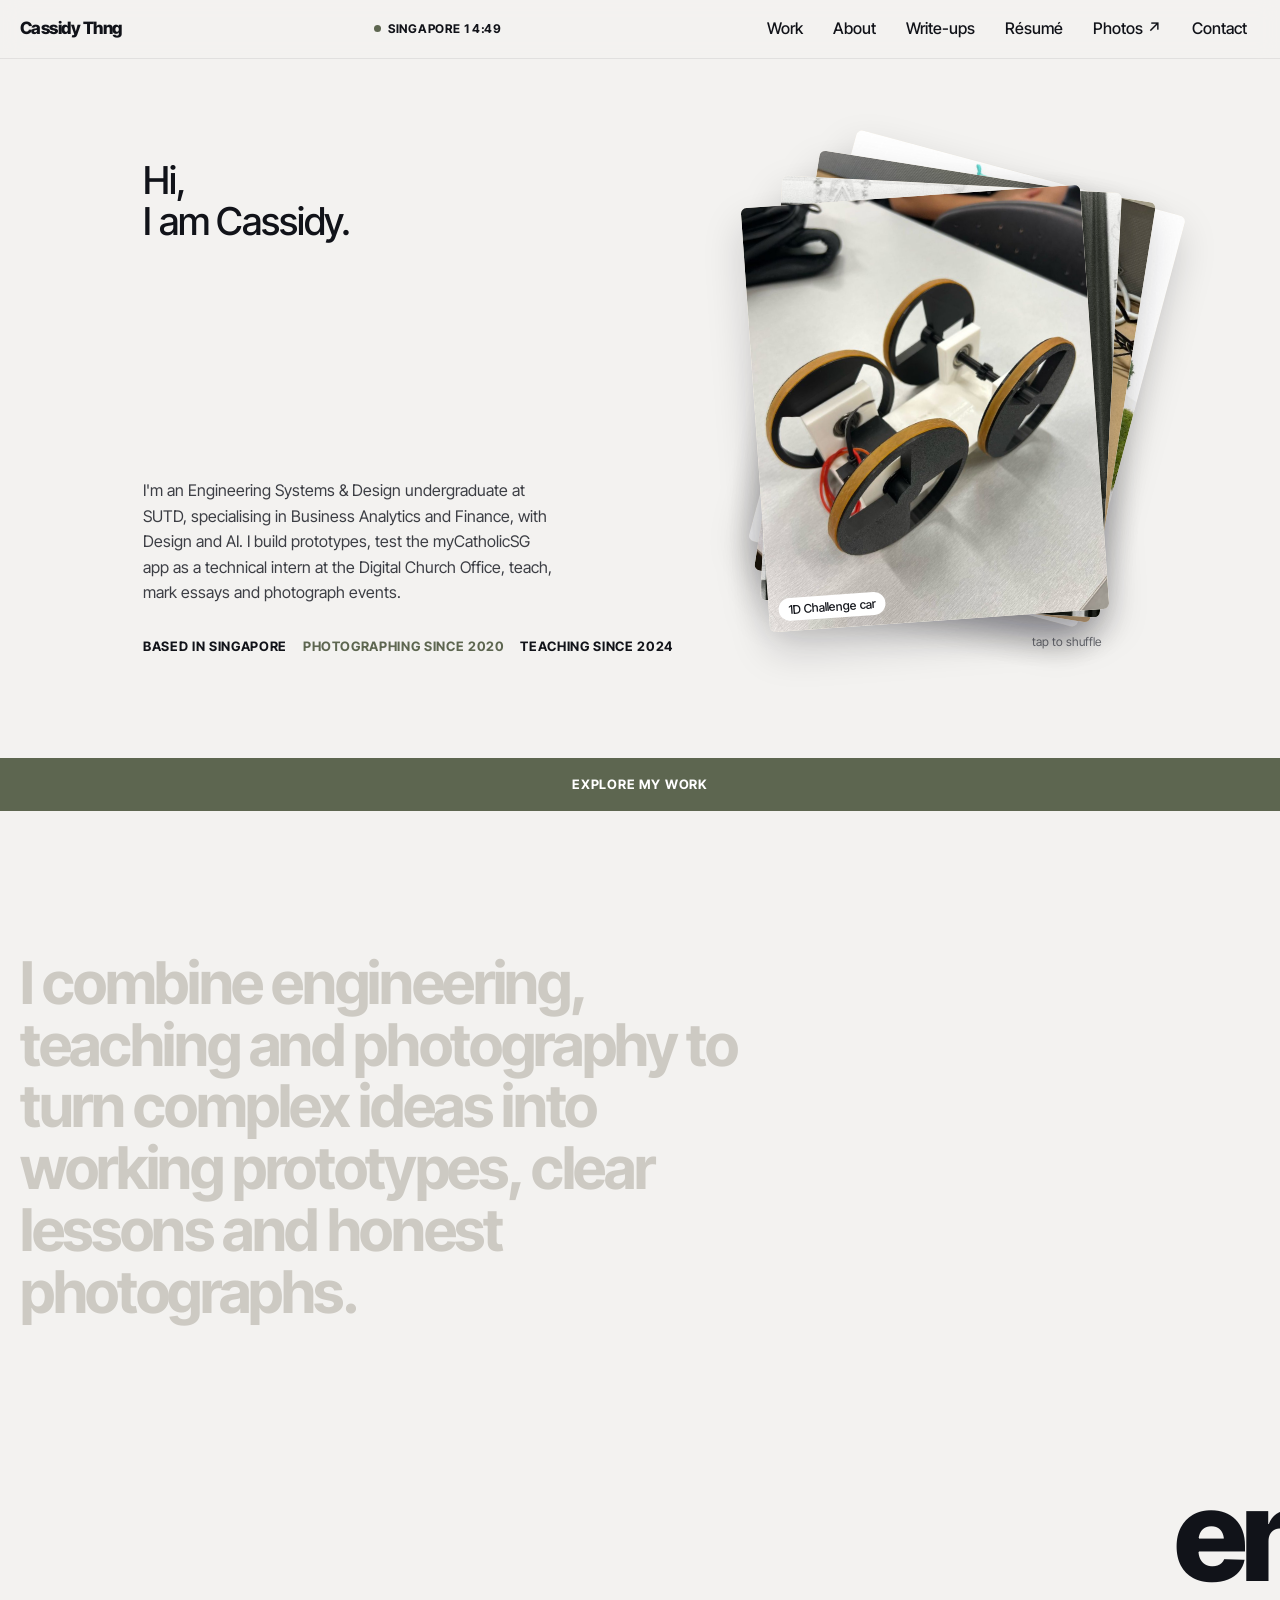
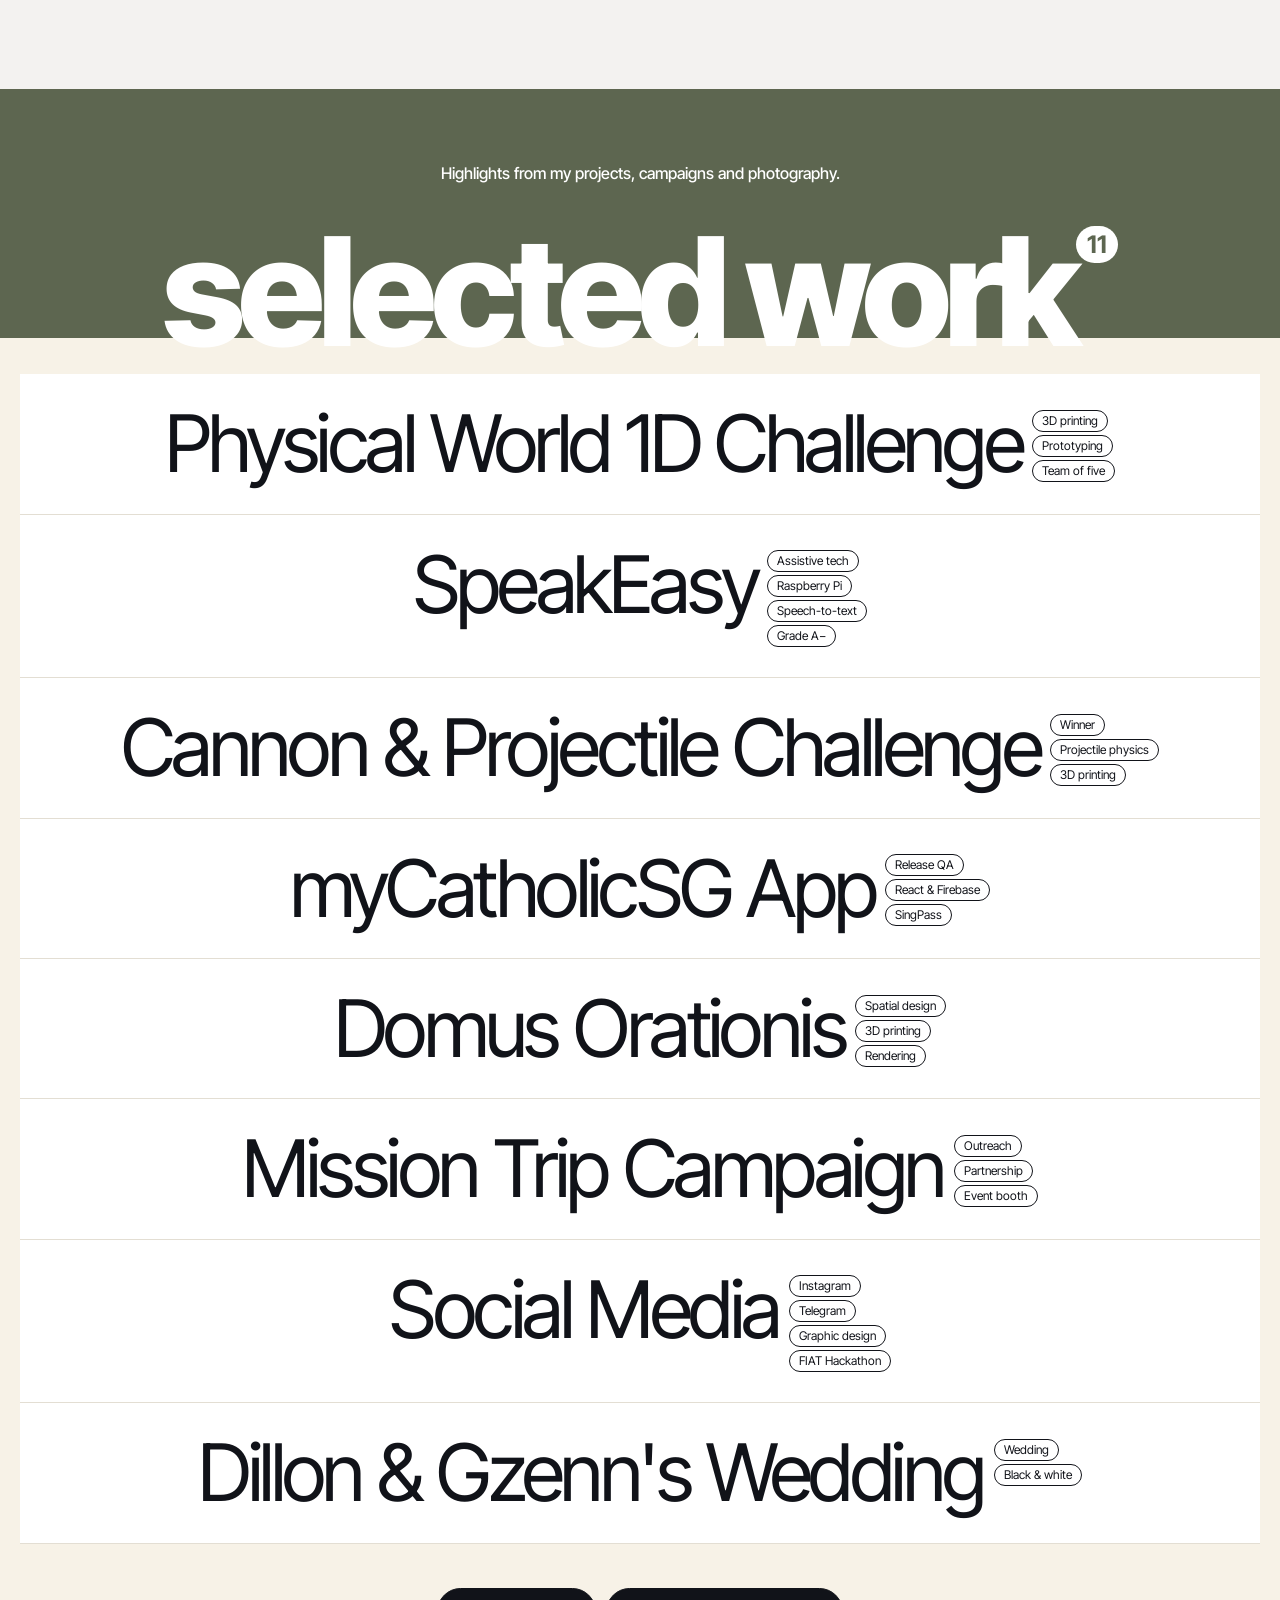
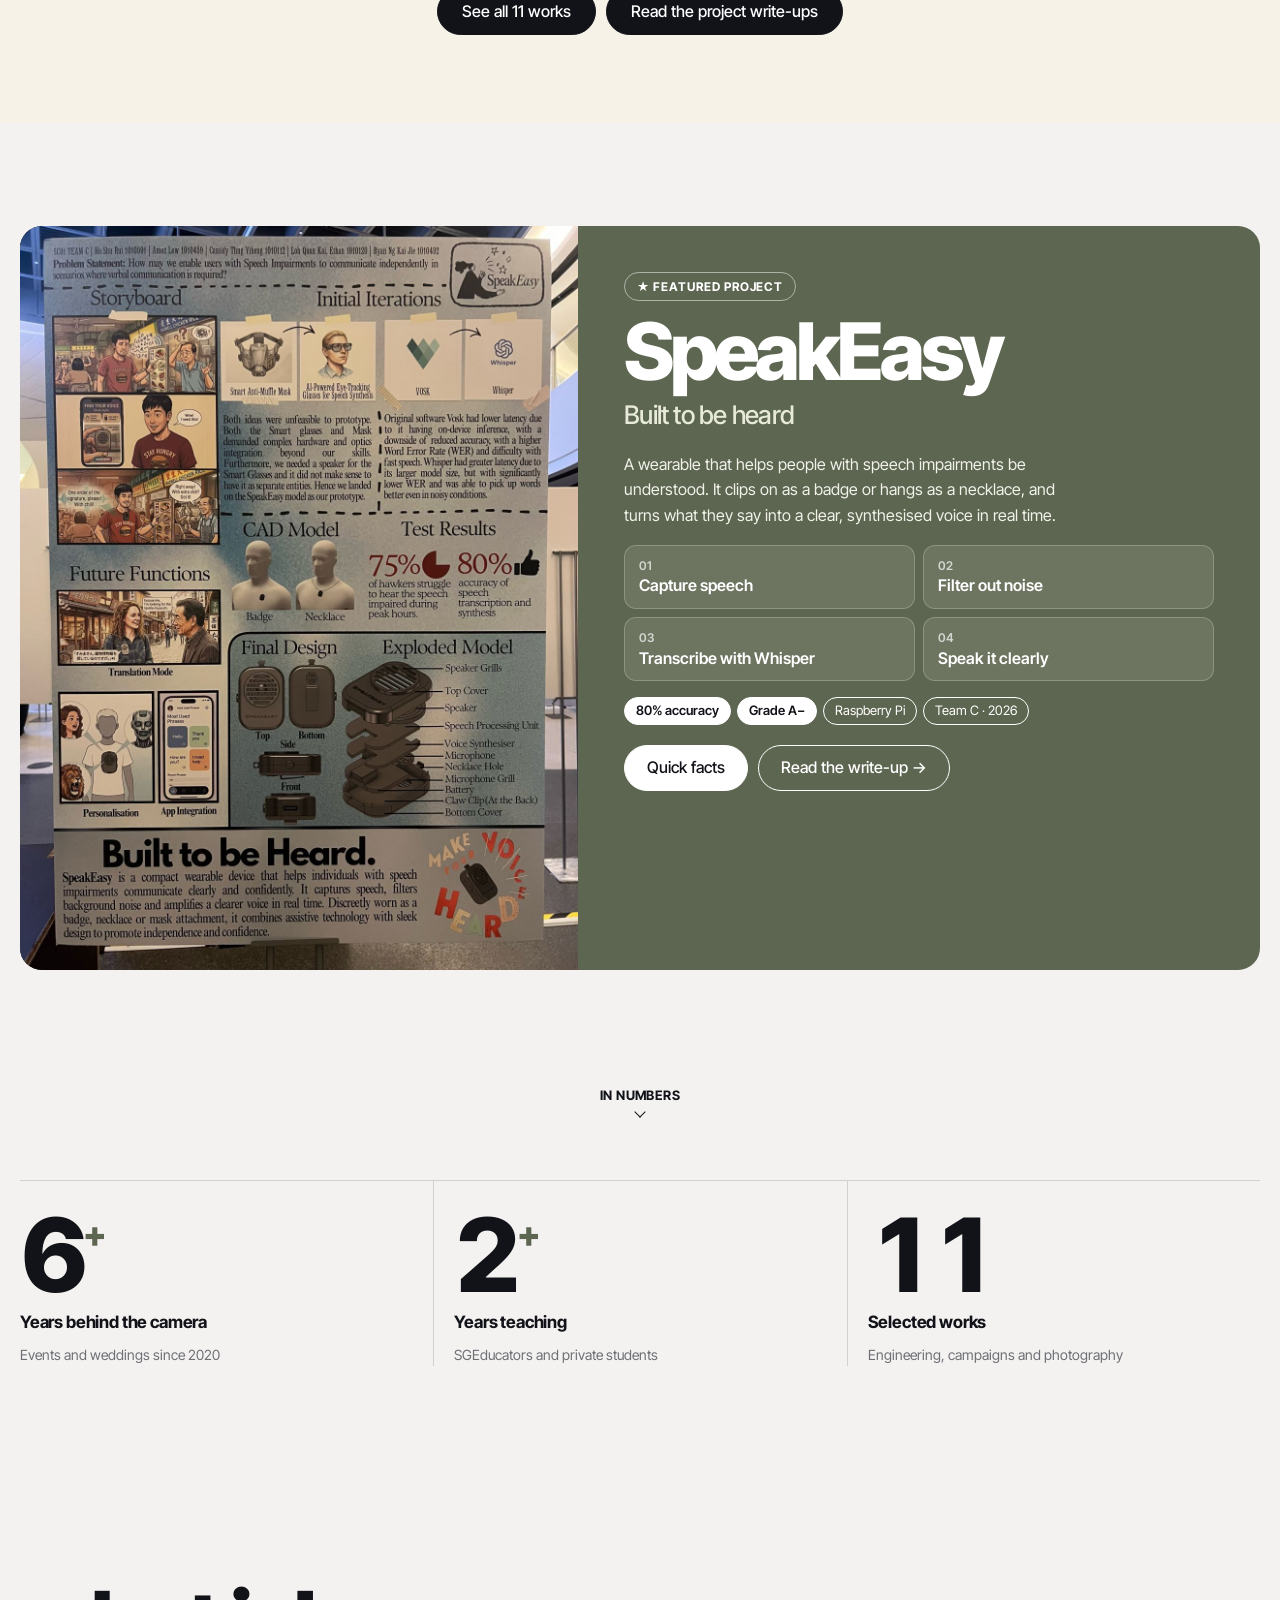
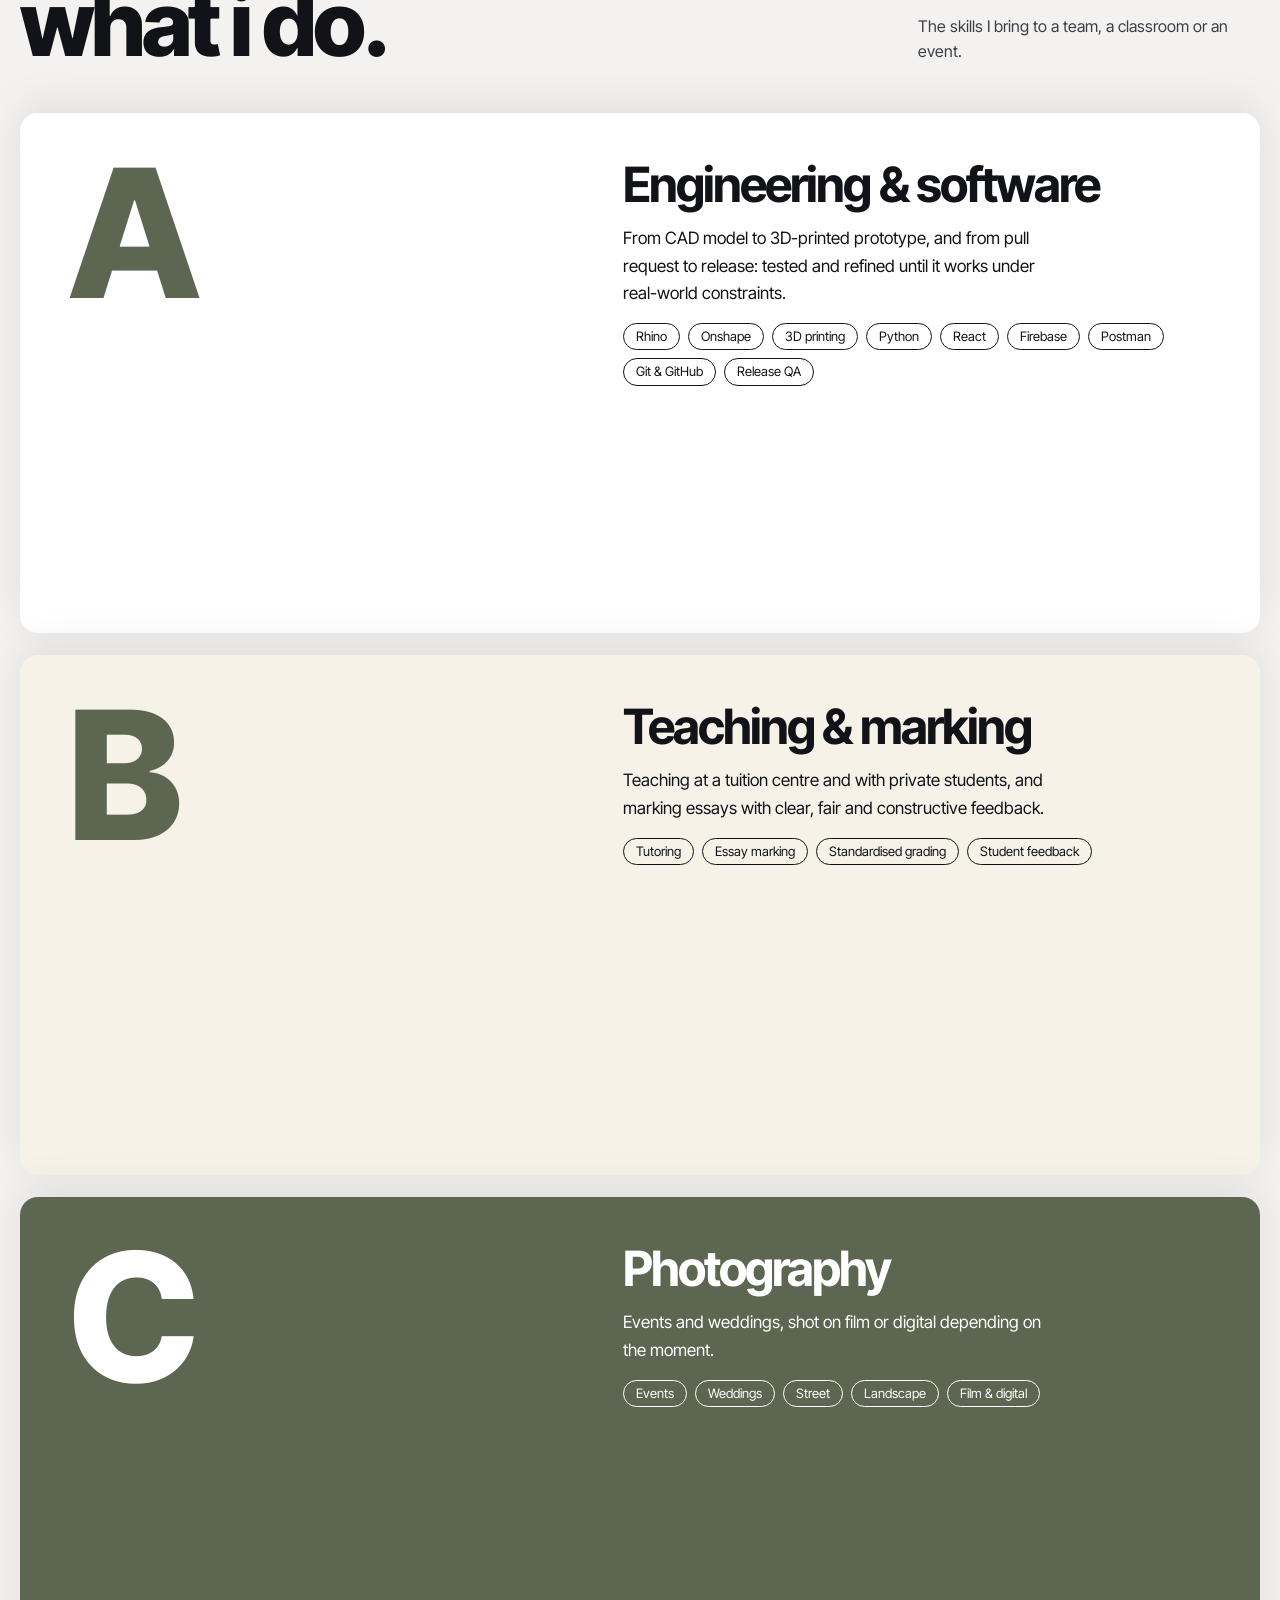
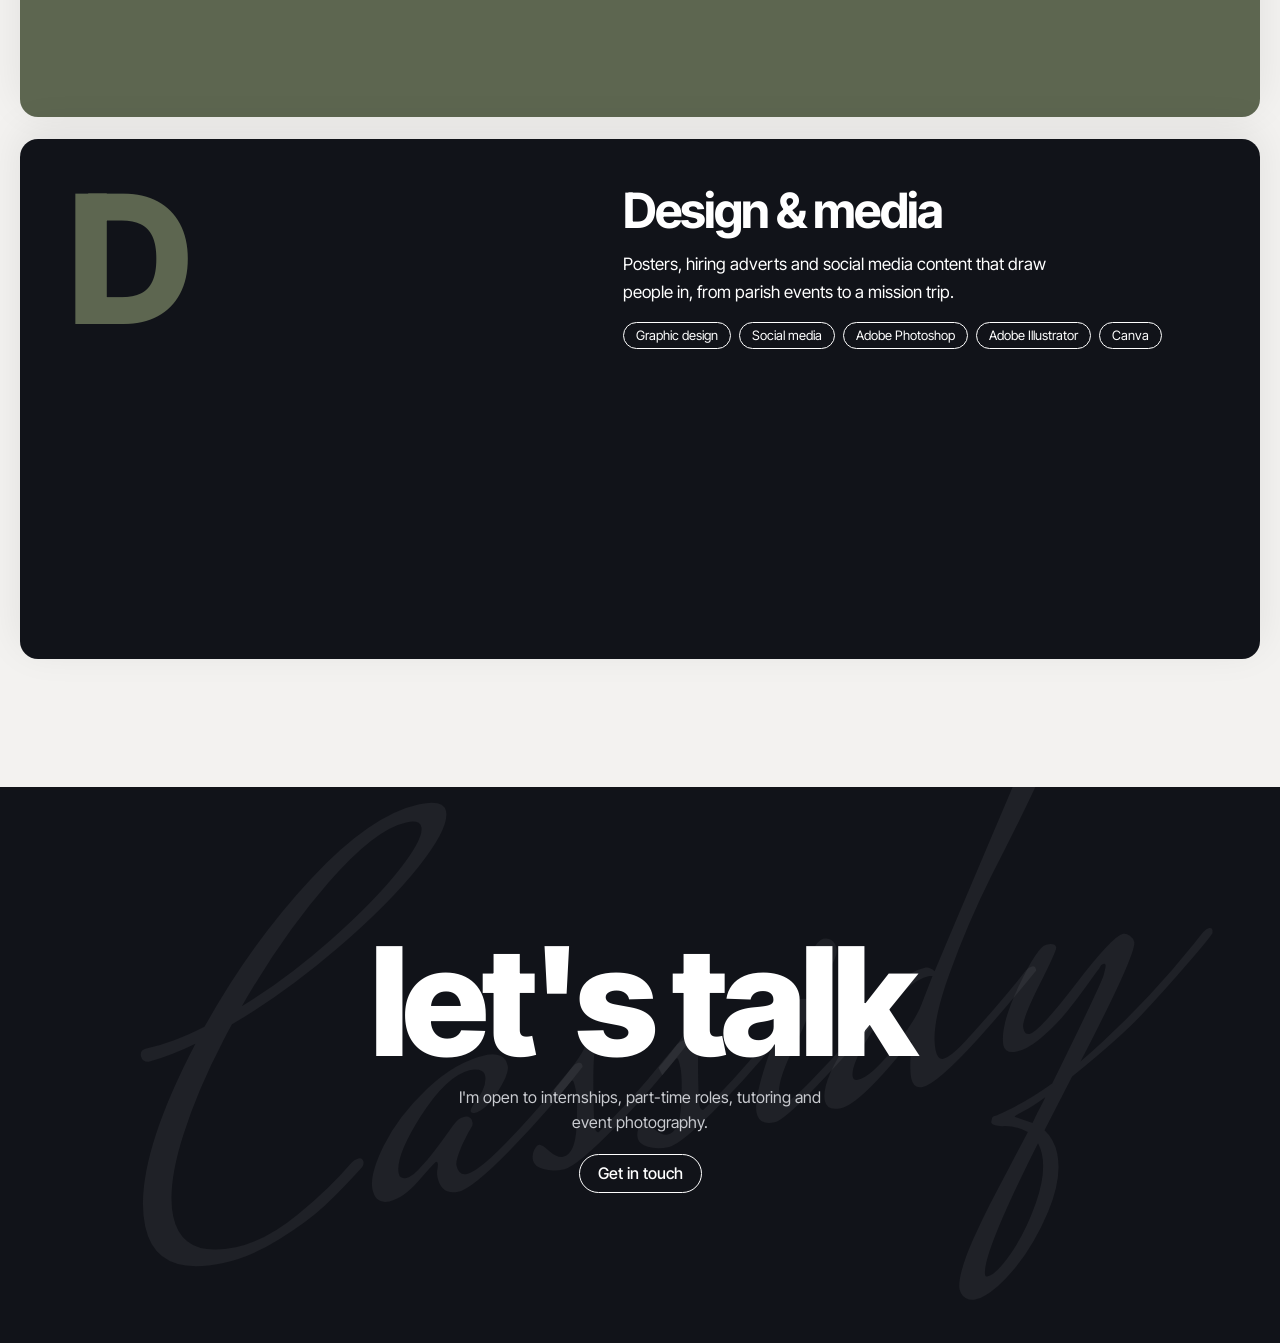
==== index.html @ d181cabb "Hero: add myCatholicSG card to the photo stack Co-Authored-By: Claude Opus 5.5 <noreply@anthropic.co" ====
<!doctype html>
<html lang="en">
<head>
<meta charset="utf-8">
<meta name="viewport" content="width=device-width, initial-scale=1, viewport-fit=cover">
<title>Cassidy Thng</title>
<meta property="og:title" content="Cassidy Thng">
<meta property="og:description" content="Engineering Systems &amp; Design undergraduate at SUTD, technical intern, tutor and event photographer in Singapore.">
<meta property="og:image" content="https://cassidythng.me/work-speakeasy.jpg">
<meta property="og:url" content="https://cassidythng.me/">

<meta name="description" content="Cassidy Thng — Engineering Systems & Design undergraduate at SUTD, tutor, essay marker and event photographer in Singapore.">
<link rel="preconnect" href="https://fonts.googleapis.com">
<link rel="preconnect" href="https://fonts.gstatic.com" crossorigin>
<link rel="stylesheet" href="https://fonts.googleapis.com/css2?family=Inter+Tight:wght@400;500;700;800&family=Mrs+Saint+Delafield&display=swap">
<style>
  /* Layout: one long scrolling page built to be explored downwards. Paper hero with
     cycling roles and a shuffling fan of photos; a statement whose words darken as you
     scroll; a scroll-driven marquee; signal-red "selected work" over a cream list that
     reveals on hover; counters; A–D panels that stack as you scroll; ink "let's talk";
     red "about me"; experience and education grids; ink contact with a fill-in-the-blanks
     message. One deliberate visual world: a single light theme, every colour explicit. */
  :root{
    --red:#5d6650;
    --ink:#111319;
    --paper:#f3f2f0;
    --cream:#f7f2e7;
    --white:#ffffff;
    --muted:#6d6f75;
    --faint:#cdcac3;
    --sans:'Inter Tight', 'Helvetica Neue', Helvetica, Arial, sans-serif;
    --script:'Mrs Saint Delafield', 'Snell Roundhand', 'Brush Script MT', cursive;
    --giant:clamp(2.9rem, 11.8vw, 10.6rem);
    --row:clamp(2rem, 6.2vw, 5.4rem);
    --gutter-l:max(20px, env(safe-area-inset-left, 0px));
    --gutter-r:max(20px, env(safe-area-inset-right, 0px));
    --header-h:58px;
    color-scheme:light;
  }
  *,*::before,*::after{box-sizing:border-box;}
  html{overflow-x:clip; scroll-behavior:smooth; scroll-padding-top:calc(var(--header-h) + env(safe-area-inset-top, 0px)); -webkit-text-size-adjust:100%;}
  body{margin:0; background:var(--paper); color:var(--ink); font-family:var(--sans); font-size:16px; line-height:1.6; -webkit-font-smoothing:antialiased; overflow-x:clip;}
  img{max-width:100%; display:block;}
  [hidden]{display:none !important;}
  a{color:inherit;}
  h1,h2,h3,p{margin:0;}
  button, input, select, textarea{font:inherit; color:inherit;}
  button{background:none; border:0; padding:0; cursor:pointer;}
  :focus-visible{outline:2px solid currentColor; outline-offset:3px;}
  .wrap{max-width:1440px; margin-inline:auto; padding-left:var(--gutter-l); padding-right:var(--gutter-r);}
  .eyebrow{font-weight:700; font-size:.8125rem; letter-spacing:.03em; text-transform:uppercase; text-align:center; display:flex; flex-direction:column; align-items:center; gap:2px;}
  .eyebrow::after{content:""; width:8px; height:8px; border-right:1.5px solid currentColor; border-bottom:1.5px solid currentColor; transform:rotate(45deg);}
  .pill{display:inline-flex; align-items:center; border:1px solid currentColor; border-radius:999px; padding:1px 9px; font-size:.75rem; line-height:1.5; white-space:nowrap;}
  .btn-pill{display:inline-flex; align-items:center; gap:8px; border:1.5px solid currentColor; border-radius:999px; padding:6px 18px; font-weight:500; text-decoration:none; transition:background .25s, color .25s;}
  .giant{font-size:var(--giant); font-weight:800; letter-spacing:-.045em; line-height:.86;}

  /* ---------- header + scroll progress ---------- */
  body::before{content:""; position:fixed; inset:0 0 auto; height:env(safe-area-inset-top, 0px); z-index:41; background:var(--paper);}
  .site-header{position:sticky; top:env(safe-area-inset-top, 0px); z-index:40; background:color-mix(in srgb, var(--paper) 92%, transparent); backdrop-filter:blur(10px); -webkit-backdrop-filter:blur(10px); border-bottom:1px solid rgba(17,19,25,.08);}
  .header-row{display:flex; justify-content:space-between; align-items:center; gap:8px 20px; min-height:var(--header-h); flex-wrap:wrap; padding-block:8px;}
  .site-header .name{font-weight:800; font-size:1.0625rem; letter-spacing:-.03em; text-decoration:none;}
  .clock{font-size:.75rem; font-weight:700; letter-spacing:.06em; text-transform:uppercase; font-variant-numeric:tabular-nums;}
  .clock::before{content:""; display:inline-block; width:7px; height:7px; border-radius:50%; background:var(--red); margin-right:7px; vertical-align:1px;}
  .site-header nav{display:flex; flex-wrap:wrap; gap:4px;}
  .site-header nav a{text-decoration:none; font-weight:500; padding:4px 12px; border-radius:999px; border:1.5px solid transparent; transition:border-color .2s, background .2s, color .2s;}
  .site-header nav a:hover{border-color:var(--ink);}
  .site-header nav a.is-active{background:var(--ink); color:var(--white); border-color:var(--ink);}
  .progress{position:absolute; left:0; bottom:-1px; height:2px; width:100%; background:var(--red); transform-origin:0 50%; transform:scaleX(0);}

  /* ---------- pages ---------- */
  .page{display:none;}
  .page.is-active{display:block; animation:page-in .5s cubic-bezier(.22,.61,.36,1);}
  @keyframes page-in{from{opacity:.001; transform:translateY(14px);} to{opacity:1; transform:none;}}
  .see-all{display:flex; flex-wrap:wrap; gap:10px; justify-content:center; margin-top:clamp(28px, 4vw, 44px);}
  .see-all .btn-pill{background:var(--ink); border-color:var(--ink); color:var(--white); padding:10px 24px;}
  .see-all .btn-pill:hover{background:var(--red); border-color:var(--red);}
  .featured .work-list{padding-bottom:clamp(56px, 7vw, 88px);}
  .to-top{color:inherit; font-size:inherit;}
  .to-top:hover{color:var(--white);}

  /* ---------- hero ---------- */
  .hero{background:var(--paper); display:flex; flex-direction:column; min-height:calc(min(90vh, 880px) - var(--header-h));}
  .hero-main{flex:1; display:grid; grid-template-columns:minmax(0, 1fr) minmax(0, 400px); gap:32px clamp(32px, 5vw, 80px); align-items:center; padding-block:clamp(32px, 5vw, 56px);}
  .hero-copy{display:flex; flex-direction:column; gap:clamp(16px, 2.6vw, 30px); min-width:0;}
  .hi{font-size:clamp(1.6rem, 3vw, 2.5rem); font-weight:500; letter-spacing:-.03em; line-height:1.05;}
  .roles{font-size:clamp(2.7rem, 7.6vw, 7.6rem); font-weight:800; letter-spacing:-.045em; line-height:.86;}
  /* extra room above and below so ascenders and tails (y, p, g) aren't clipped */
  .roles .line{display:block; overflow:hidden; padding:.1em 0 .24em; margin:-.1em 0 -.24em;}
  .roles .ch{display:inline-block; transform:translateY(0); transition:transform .5s cubic-bezier(.22,.61,.36,1);}
  .roles .ch.below{transform:translateY(150%);}
  .roles .ch.above{transform:translateY(-150%);}
  .hero-copy .intro{max-width:46ch; color:#3c3e44;}
  .since{display:flex; flex-wrap:wrap; gap:6px 16px; font-size:.8125rem; font-weight:700; text-transform:uppercase; letter-spacing:.05em;}
  .since span:nth-child(2){color:var(--red);}
  .fan{position:relative; width:min(100%, 340px); aspect-ratio:4/5; justify-self:center; margin-right:24px; cursor:pointer;}
  .fan .card{position:absolute; inset:0; margin:0; border-radius:6px; overflow:hidden; box-shadow:0 18px 40px rgba(17,19,25,.18); transition:transform .7s cubic-bezier(.22,.61,.36,1), opacity .5s; background:var(--cream);}
  .fan .card img{width:100%; height:100%; object-fit:cover;}
  .fan .card[data-pos="0"]{transform:rotate(-4deg); z-index:4;}
  .fan .card[data-pos="1"]{transform:translate(16px,-12px) rotate(3deg); z-index:3;}
  .fan .card[data-pos="2"]{transform:translate(30px,-22px) rotate(9deg); z-index:2;}
  .fan .card[data-pos="3"]{transform:translate(42px,-30px) rotate(15deg); z-index:1;}
  .fan .card[data-pos="4"],
  .fan .card[data-pos="5"]{transform:translate(42px,-30px) rotate(15deg); z-index:0; opacity:0;}
  .fan .card.leaving{transform:translate(-70%, 30px) rotate(-22deg); z-index:5;}
  .fan figcaption{position:absolute; left:10px; bottom:10px; background:var(--white); color:var(--ink); font-size:.75rem; font-weight:500; border-radius:999px; padding:2px 10px;}
  .fan-hint{position:absolute; right:-6px; bottom:-30px; font-size:.75rem; color:var(--muted);}
  .explore{display:block; background:var(--red); color:var(--white); text-align:center; text-decoration:none; font-weight:700; font-size:.8125rem; letter-spacing:.06em; text-transform:uppercase; padding-block:16px; transition:background .25s;}
  .explore:hover{background:var(--ink);}

  /* ---------- statement (words darken as you scroll) ---------- */
  .statement{padding-block:clamp(72px, 11vw, 150px);}
  .statement p{font-size:clamp(1.9rem, 4.6vw, 4.2rem); font-weight:700; letter-spacing:-.04em; line-height:1.05; max-width:20ch;}
  .statement .w{color:var(--faint); transition:color .25s;}
  .statement .w.on{color:var(--ink);}
  .statement .w.mark.on{color:var(--red);}

  /* ---------- scroll-driven marquee ---------- */
  .marquee{overflow:hidden; padding-block:8px clamp(48px, 7vw, 96px); white-space:nowrap;}
  .marquee-track{display:inline-flex; gap:.4em; font-size:clamp(3rem, 10vw, 9rem); font-weight:800; letter-spacing:-.045em; line-height:1; will-change:transform;}
  .marquee-track .o{color:transparent; -webkit-text-stroke:1.5px var(--ink);}
  .marquee-track .r{color:var(--red); display:inline-flex; align-items:center;}
  .marquee-track .star{width:.62em; height:.62em; fill:none; stroke:currentColor; stroke-width:3.2; stroke-linecap:round;}

  /* ---------- selected work ---------- */
  .work-head{background:var(--red); color:var(--ink); padding-block:clamp(36px, 6vw, 72px) 0;}
  .work-intro{color:var(--white); max-width:52ch; margin:0 auto clamp(24px, 4vw, 40px); text-align:center; font-weight:500;}
  .filters{display:flex; flex-direction:column; align-items:center; gap:10px; margin-bottom:clamp(28px, 5vw, 56px);}
  .filters .col{display:flex; flex-direction:column; gap:2px; min-width:0;}
  .filters .col:last-child{align-items:flex-end; text-align:right;}
  .filters .col-label{font-size:.75rem; font-weight:700; text-transform:uppercase; letter-spacing:.06em; margin-bottom:6px; color:rgba(17,19,25,.6);}
  .fbtn{font-size:clamp(1rem, 1.6vw, 1.375rem); font-weight:500; letter-spacing:-.02em; line-height:1.35; text-align:inherit; opacity:.55; transition:opacity .2s, color .2s;}
  .fbtn sup{font-size:.6em; margin-left:2px;}
  .fbtn:hover{opacity:1;}
  .fbtn[aria-pressed="true"]{opacity:1; color:var(--white);}
  .work-title{color:var(--white); text-align:center; white-space:nowrap; margin-bottom:-.12em; position:relative; z-index:1;}
  .work-title sup{font-size:.16em; letter-spacing:0; vertical-align:top; position:relative; top:.35em; margin-left:.08em; background:var(--white); color:var(--red); border-radius:999px; padding:.18em .45em; font-weight:700;}
  .work-list{background:var(--cream); padding-block:clamp(20px, 3vw, 36px) clamp(80px, 9vw, 110px);}
  .work-list ul{list-style:none; margin:0; padding:0; background:var(--white);}
  .work{border-bottom:1px solid #e3ded3; position:relative; overflow:hidden;}
  .work-btn{width:100%; display:flex; justify-content:center; align-items:flex-start; gap:10px; flex-wrap:wrap; padding:clamp(18px, 2.4vw, 30px) 16px; position:relative; z-index:1; transition:color .3s;}
  .work-name{font-size:var(--row); font-weight:400; letter-spacing:-.045em; line-height:1; text-wrap:balance; text-align:center;}
  .work-tags{display:flex; flex-direction:column; align-items:flex-start; gap:3px; padding-top:.35em;}
  .work-fill{position:absolute; inset:0; background:var(--ink); opacity:0; transition:opacity .35s; z-index:0;}
  .work-fill.has-img{background-size:cover; background-position:center 40%;}
  .work-fill.has-img::after{content:""; position:absolute; inset:0; background:rgba(17,19,25,.45); transition:background .35s;}
  .work.is-open .work-fill.has-img::after{background:rgba(17,19,25,.7);}
  .work:hover .work-fill, .work.is-open .work-fill{opacity:1;}
  .work:hover, .work.is-open{color:var(--white);}
  .work-detail{position:relative; z-index:1; display:grid; grid-template-columns:minmax(0, 220px) minmax(0, 1fr); gap:10px 40px; max-width:960px; margin-inline:auto; padding:0 20px clamp(26px, 3vw, 40px);}
  .work-detail .meta{display:flex; flex-direction:column; gap:2px; font-weight:500;}
  .work-detail .meta span:last-child{opacity:.75; font-weight:400;}
  .work-detail .body{display:flex; flex-direction:column; gap:10px; max-width:62ch;}
  .work-detail a{font-weight:500; text-underline-offset:3px;}
  .work-detail ul{list-style:disc; background:none; padding-left:1.1em; margin:0; display:flex; flex-direction:column; gap:4px;}
  .work-detail .poster{margin:6px 0 0; max-width:300px;}
  .work-detail .more-link a{font-weight:700;}
  .work-detail .stackline{font-size:.8125rem; opacity:.8; letter-spacing:.01em;}
  .work-detail .reel{margin:6px 0 0; max-width:320px;}
  .work-detail .reel video{display:block; width:100%; height:auto; aspect-ratio:9/16; border-radius:8px; background:#000; box-shadow:0 10px 30px rgba(0,0,0,.35);}
  .work-detail .reel figcaption{font-size:.75rem; opacity:.75; margin-top:6px;}
  .work-detail .gallery{display:flex; flex-wrap:wrap; gap:16px;}
  .work-detail .gallery .poster{flex:1 1 200px; max-width:280px;}
  .work-detail .gallery.wide .poster{flex:1 1 260px; max-width:420px;}
  .work-detail .gallery.charts .poster{flex:1 1 100%; max-width:100%;}
  .work-detail .extra{grid-column:1 / -1; margin-top:8px;}
  .sdw-wide{margin:0 0 16px; background:#fff; border-radius:10px; overflow:hidden; box-shadow:0 10px 30px rgba(0,0,0,.35);}
  .sdw-wide img{display:block; width:100%; height:auto;}
  .sdw-wide figcaption{font-size:.75rem; color:var(--muted); padding:8px 14px 10px;}
  .sdw-grid{display:grid; grid-template-columns:repeat(4, minmax(0, 1fr)); gap:14px; align-items:start;}
  .sdw-grid figure, .sdw-ex figure{margin:0 0 14px; break-inside:avoid; display:flex; flex-direction:column; gap:7px;}
  .sdw-grid img, .sdw-ex img{display:block; width:100%; height:auto; border-radius:6px; box-shadow:0 10px 30px rgba(0,0,0,.35);}
  .sdw-grid figcaption, .sdw-ex figcaption{font-size:.75rem; opacity:.75;}
  .sdw-label{font-size:.8125rem; font-weight:600; margin:10px 0 12px;}
  .sdw-label a{text-underline-offset:3px;}
  .screens-note{font-weight:400; opacity:.65;}
  .screens{display:grid; grid-template-columns:repeat(2, minmax(0, 1fr)); gap:18px; align-items:start;}
  .screens figure{margin:0; display:flex; flex-direction:column; gap:8px;}
  .screens img{width:100%; height:auto; border-radius:10px; background:#fff; box-shadow:0 10px 30px rgba(0,0,0,.35);}
  .screens figcaption{font-size:.75rem; opacity:.75;}
  @media (max-width:640px){ .screens{grid-template-columns:1fr;} }
  .sdw-ex{display:grid; grid-template-columns:repeat(3, minmax(0, 1fr)); gap:14px;}
  @media (max-width:760px){ .sdw-grid{grid-template-columns:1fr 1fr; gap:12px;} .sdw-ex{grid-template-columns:1fr 1fr;} }
  .poster-grid{display:grid; grid-template-columns:repeat(5, minmax(0, 1fr)); gap:14px;}
  .poster-grid figure{margin:0; display:flex; flex-direction:column; gap:8px;}
  .poster-grid a{display:block; border-radius:6px; overflow:hidden; box-shadow:0 10px 30px rgba(0,0,0,.35); transition:transform .3s;}
  .poster-grid a:hover{transform:translateY(-4px);}
  .poster-grid img{display:block; width:100%; height:auto;}
  .poster-grid figcaption{font-size:.75rem; opacity:.75;}
  .poster-note{font-size:.75rem; opacity:.6; margin-top:12px;}
  @media (max-width:760px){ .poster-grid{grid-template-columns:repeat(2, minmax(0, 1fr));} }
  .lca-grid{display:grid; grid-template-columns:repeat(2, minmax(0, 1fr)); gap:16px;}
  .lca-card{background:var(--paper); color:var(--ink); border-radius:12px; padding:24px; display:flex; flex-direction:column; gap:12px; box-shadow:0 10px 30px rgba(0,0,0,.25); text-align:left;}
  .lca-card h4{margin:0; font-size:1.375rem; font-weight:800; letter-spacing:-.03em; line-height:1.1;}
  .lca-eyebrow{font-size:.6875rem; font-weight:700; letter-spacing:.12em; text-transform:uppercase; color:var(--red);}
  .lca-sub{font-size:.8125rem; color:var(--muted); margin-top:-6px;}
  .lca-legend{display:flex; gap:16px; font-size:.75rem; color:var(--muted);}
  .lca-legend span{display:flex; align-items:center; gap:6px;}
  .lca-legend i, .lca-mats i{width:10px; height:10px; border-radius:3px; display:inline-block; flex:none;}
  i.o{background:#bcc0b2;} i.n{background:#363d2e;}
  .lca-rows{display:flex; flex-direction:column; gap:14px; margin-top:2px;}
  .lca-item{display:grid; grid-template-columns:112px minmax(0, 1fr); gap:14px; align-items:center;}
  .lca-item .k{border-right:1px solid #d9d7d2; padding-right:14px; text-align:right;}
  .lca-item .k strong{display:block; font-size:.8125rem; font-weight:700; line-height:1.2;}
  .lca-item .k small{display:block; font-size:.6875rem; color:var(--muted); margin-top:2px; line-height:1.25;}
  .lca-pair{display:flex; flex-direction:column; gap:5px;}
  .lca-b{display:flex; align-items:center; gap:8px; font-size:.75rem; font-weight:500; font-variant-numeric:tabular-nums;}
  .lca-b i{display:block; flex:none; height:10px; min-width:2px; width:0; border-radius:0 4px 4px 0; background:#bcc0b2; transition:width .9s cubic-bezier(.2,.7,.2,1);}
  .lca-b.n i{background:#363d2e; transition-delay:.12s;}
  .is-drawn .lca-b i{width:calc((100% - 64px) * var(--w) / 100);}
  .lca-desc{font-size:.8125rem; line-height:1.5; color:#3c3e44;}
  .lca-card.lca-hero .lca-desc{color:rgba(255,255,255,.92); max-width:40ch;}
  .lca-foot{font-size:.75rem; color:var(--muted); margin-top:auto; padding-top:4px;}
  .lca-foot strong{color:var(--ink);}
  .lca-card.lca-hero{background:var(--red); color:var(--white); grid-column:1 / -1; display:grid; grid-template-columns:minmax(0, 1.15fr) minmax(0, 1fr); gap:20px 48px; align-items:end;}
  .lca-hero-l, .lca-hero-r{display:flex; flex-direction:column; gap:12px; min-width:0;}
  .lca-hero-r{padding-bottom:2px;}
  .lca-card.lca-wide{grid-column:1 / -1;}
  .lca-card.lca-pic{padding:0; overflow:hidden; background:var(--ink); margin:0;}
  .lca-pic img{display:block; width:100%; height:auto;}
  .lca-swaps{display:grid; grid-template-columns:repeat(2, minmax(0, 1fr)); gap:0 40px; align-items:start;}
  .lca-card.lca-hero .lca-eyebrow{color:rgba(255,255,255,.85);}
  .lca-big{font-size:clamp(2.75rem, 6vw, 4.5rem); font-weight:800; letter-spacing:-.05em; line-height:.95; margin-top:8px;}
  .lca-big span{font-weight:500; opacity:.85;}
  .lca-unit{font-size:.875rem; opacity:.9;}
  .lca-card.lca-hero .lca-b{font-size:.8125rem;}
  .lca-card.lca-hero .lca-b i{height:12px; background:rgba(255,255,255,.45);}
  .lca-card.lca-hero .lca-b.n i{background:var(--white);}
  .lca-tag{align-self:flex-start; background:var(--ink); color:var(--white); font-weight:700; font-size:.8125rem; padding:7px 14px; border-radius:999px; margin-top:4px;}
  .lca-swap{display:grid; grid-template-columns:minmax(0, 1fr) auto; gap:12px; align-items:center; border-top:1px solid #d9d7d2; padding-top:14px;}
  .lca-part{font-size:.8125rem; font-weight:700;}
  .lca-part small{font-weight:400; color:var(--muted); font-size:.75rem;}
  .lca-mats{display:flex; flex-wrap:wrap; align-items:center; gap:4px 8px; font-size:.8125rem; margin-top:6px;}
  .lca-mats span{display:inline-flex; align-items:center; gap:6px;}
  .lca-mats b{font-size:1.125rem; font-weight:800; letter-spacing:-.02em; font-variant-numeric:tabular-nums;}
  .lca-mats .was{color:var(--muted);} .lca-mats .was b{color:var(--muted);}
  .lca-mats .arrow{color:var(--red); font-weight:700;}
  .lca-note{font-size:.6875rem; color:var(--muted); margin-top:4px;}
  .lca-cut{font-size:1.75rem; font-weight:800; letter-spacing:-.04em;}
  .sr{position:absolute; width:1px; height:1px; overflow:hidden; clip:rect(0 0 0 0); white-space:nowrap;}
  @media (max-width:760px){ .lca-grid{grid-template-columns:1fr;} .lca-card.lca-hero{grid-template-columns:1fr;} .lca-swaps{grid-template-columns:1fr;} .lca-card{padding:20px;} .lca-item{grid-template-columns:96px minmax(0, 1fr); gap:12px;} .lca-item .k{padding-right:12px;} }
  @media (prefers-reduced-motion:reduce){ .lca-b i{transition:none;} }
  .work-detail .poster img{width:100%; height:auto; border-radius:6px; box-shadow:0 10px 30px rgba(0,0,0,.35);}
  .work-detail .poster figcaption{font-size:.75rem; opacity:.75; margin-top:6px;}
  .work-detail .lca{margin:6px 0 0; display:flex; flex-direction:column; gap:10px; max-width:520px;}
  .work-detail .lca figcaption{font-size:.8125rem; opacity:.75;}
  .lca-row{display:grid; grid-template-columns:76px minmax(0, 1fr) 60px; align-items:center; gap:12px; font-size:.875rem;}
  .lca-track{height:14px; border-radius:4px; background:rgba(255,255,255,.08); overflow:hidden;}
  .lca-bar{display:block; height:100%; border-radius:0 4px 4px 0; background:rgba(255,255,255,.55);}
  .lca-row.is-new .lca-bar{background:var(--red);}
  .lca-val{text-align:right; font-variant-numeric:tabular-nums; font-weight:500;}
  .lca-note{font-size:.875rem;}
  .empty{text-align:center; padding:48px 16px; color:var(--muted); background:var(--white);}
  .filter-pill{position:fixed; z-index:30; left:50%; bottom:calc(18px + env(safe-area-inset-bottom, 0px)); transform:translate(-50%, 160%); opacity:0; transition:transform .45s cubic-bezier(.22,.61,.36,1), opacity .3s; background:var(--red); color:var(--white); border-radius:999px; padding:6px 6px 6px 8px; display:flex; align-items:center; gap:8px; white-space:nowrap; box-shadow:0 6px 24px rgba(17,19,25,.18); max-width:calc(100vw - 32px);}
  .filter-pill.is-shown{transform:translate(-50%, 0); opacity:1;}
  .filter-pill button{border:1.5px solid var(--white); border-radius:999px; padding:2px 12px; font-size:.875rem; font-weight:500; overflow:hidden; text-overflow:ellipsis; min-width:0;}
  .filter-pill button:hover{background:var(--white); color:var(--red);}
  .filter-pill .count{flex:none; min-width:28px; height:28px; border-radius:50%; background:var(--white); color:var(--red); display:grid; place-items:center; font-weight:700; font-size:.8125rem;}

  /* ---------- in numbers ---------- */
  .numbers{padding-block:clamp(64px, 9vw, 120px);}
  .numbers-grid{display:grid; grid-template-columns:repeat(3, minmax(0, 1fr)); margin-top:clamp(36px, 5vw, 64px); border-top:1px solid rgba(17,19,25,.15);}
  .stat{display:flex; flex-direction:column; gap:8px; padding:28px 20px 0 0; min-width:0;}
  .stat + .stat{padding-left:20px; border-left:1px solid rgba(17,19,25,.15);}
  .stat .num{font-size:clamp(3.6rem, 8vw, 7.5rem); font-weight:800; letter-spacing:-.05em; line-height:.9; font-variant-numeric:tabular-nums;}
  .stat .num sup{font-size:.35em; color:var(--red); vertical-align:top; position:relative; top:.25em;}
  .stat .label{font-weight:700; font-size:1.0625rem; letter-spacing:-.01em;}
  .stat .sub{font-size:.875rem; color:var(--muted);}

  /* ---------- what I do: panels that stack as you scroll ---------- */
  .services{padding-block:clamp(56px, 8vw, 104px) clamp(72px, 10vw, 140px);}
  .services-head{display:flex; justify-content:space-between; align-items:flex-end; gap:16px 32px; flex-wrap:wrap; margin-bottom:clamp(28px, 4vw, 48px);}
  .services-head h2{font-size:clamp(2.6rem, 7vw, 6.5rem); font-weight:800; letter-spacing:-.045em; line-height:.9;}
  .services-head p{max-width:38ch; color:#3c3e44;}
  .stack{display:flex; flex-direction:column; gap:22px;}
  .panel{position:sticky; top:calc(var(--header-h) + env(safe-area-inset-top, 0px) + 20px + var(--i) * 18px); min-height:min(64vh, 520px); border-radius:18px; padding:clamp(24px, 4vw, 48px); display:grid; grid-template-columns:minmax(0, 1fr) minmax(0, 1.2fr); gap:24px clamp(24px, 5vw, 72px); align-items:start; box-shadow:0 -10px 40px rgba(17,19,25,.08);}
  .panel .letter{font-size:clamp(5rem, 14vw, 13rem); font-weight:800; letter-spacing:-.06em; line-height:.8;}
  .panel h3{font-size:clamp(1.9rem, 3.8vw, 3.4rem); font-weight:700; letter-spacing:-.04em; line-height:1;}
  .panel .panel-body{display:flex; flex-direction:column; gap:16px; min-width:0;}
  .panel p{max-width:44ch; font-size:1.0625rem;}
  .panel .tags{display:flex; flex-wrap:wrap; gap:8px;}
  .panel .tags .pill{font-size:.8125rem; padding:3px 12px;}
  .panel-a{background:var(--white); color:var(--ink);}
  .panel-a .letter{color:var(--red);}
  .panel-b{background:var(--cream); color:var(--ink);}
  .panel-b .letter{color:var(--red);}
  .panel-c{background:var(--red); color:var(--white);}
  .panel-d{background:var(--ink); color:var(--white);}
  .panel-d .letter{color:var(--red);}

  /* ---------- ink bands ---------- */
  .ink{background:var(--ink); color:var(--white); position:relative; overflow:hidden;}
  .signature{position:absolute; inset:0; display:grid; place-items:center; font-family:var(--script); font-size:clamp(12rem, 42vw, 40rem); line-height:1; color:rgba(255,255,255,.06); transform:rotate(-12deg); pointer-events:none; user-select:none; white-space:nowrap;}
  .talk{display:flex; flex-direction:column; justify-content:center; align-items:center; text-align:center; gap:18px; padding-block:clamp(88px, 12vw, 150px);}
  .talk > *{position:relative;}
  .talk p{color:#c9cbd0; max-width:44ch;}
  .ink .btn-pill:hover{background:var(--white); color:var(--ink);}

  /* ---------- about ---------- */
  .about{background:var(--red); color:var(--white); padding-block:clamp(56px, 8vw, 104px);}
  .about-grid{display:grid; grid-template-columns:minmax(0, .8fr) minmax(0, 1fr) minmax(0, 1.25fr); gap:32px clamp(24px, 4vw, 56px); margin-top:clamp(36px, 5vw, 64px); align-items:start;}
  .about-grid h2{font-size:clamp(1.75rem, 2.6vw, 2.25rem); font-weight:800; letter-spacing:-.04em;}
  .about-grid figure{margin:18px 0 0; max-width:260px;}
  .about-grid figure img{width:100%; height:auto; aspect-ratio:4/5; object-fit:cover; object-position:50% 62%;}
  .about-list{list-style:none; margin:0; padding:0; font-size:clamp(1.6rem, 2.7vw, 2.4rem); letter-spacing:-.035em; line-height:1.18;}
  .about-text{display:flex; flex-direction:column; gap:14px; font-size:1.0625rem; line-height:1.5;}
  .archive{padding-block:clamp(56px, 8vw, 104px);}
  .archive.cream{background:var(--cream);}
  .archive-grid{display:grid; grid-template-columns:repeat(2, minmax(0, 1fr)); gap:clamp(40px, 6vw, 72px) clamp(32px, 6vw, 96px); margin-top:clamp(40px, 6vw, 72px);}
  .entry{display:flex; flex-direction:column; gap:10px; min-width:0;}
  .entry .ctx{font-size:.75rem; font-weight:500;}
  .entry h3{font-size:clamp(1.75rem, 3.4vw, 2.75rem); font-weight:400; letter-spacing:-.035em; line-height:1.05;}
  .entry .org{font-weight:500; margin-top:-4px;}
  .entry .pills{display:flex; flex-wrap:wrap; gap:6px;}
  .entry .facts{margin:2px 0 4px; padding-left:1.1em; display:flex; flex-direction:column; gap:5px; font-size:.9375rem; line-height:1.5; color:#3c3e44;}
  .entry .facts b{font-weight:600; color:var(--ink);}
  .entry .stackline{font-size:.8125rem; color:var(--red); font-weight:500;}
  .entry .readmore{font-weight:700; font-size:.9375rem; text-underline-offset:3px;}

  /* ---------- contact ---------- */
  .contact{display:flex; flex-direction:column; align-items:center; gap:22px; padding-block:clamp(80px, 11vw, 140px) 36px;}
  .contact > *{position:relative;}
  .contact .lede{text-align:center; color:#c9cbd0;}
  .contact h2{text-align:center;}
  .sentence{width:100%; max-width:1080px; display:flex; flex-direction:column; gap:20px; margin-top:8px;}
  .sentence .fill{font-size:clamp(1.5rem, 3.4vw, 2.9rem); font-weight:500; letter-spacing:-.035em; line-height:1.45;}
  .sentence input, .sentence select{background:transparent; border:0; border-bottom:2px solid rgba(255,255,255,.45); border-radius:0; padding:0 .1em; color:var(--white); font-weight:700; letter-spacing:-.03em; max-width:100%; transition:border-color .2s;}
  .sentence input::placeholder{color:rgba(255,255,255,.38);}
  .sentence input:focus, .sentence select:focus{outline:none; border-bottom-color:var(--red);}
  .sentence select{-webkit-appearance:none; appearance:none; padding-right:.6em; background-image:linear-gradient(45deg, transparent 50%, var(--red) 50%), linear-gradient(135deg, var(--red) 50%, transparent 50%); background-size:.22em .22em; background-position:right .1em center, right 0 center; background-repeat:no-repeat; cursor:pointer;}
  .sentence select option{color:var(--ink);}
  #f-name{width:7.5ch;} #f-org{width:11ch;} #f-email{width:12ch;}
  .sentence textarea{background:rgba(255,255,255,.06); border:1px solid rgba(255,255,255,.18); border-radius:12px; padding:14px 16px; color:var(--white); min-height:96px; resize:vertical; width:100%;}
  .sentence textarea::placeholder{color:rgba(255,255,255,.45);}
  .sentence textarea:focus{outline:none; border-color:var(--red);}
  .form-row{display:flex; flex-wrap:wrap; gap:12px 16px; align-items:center;}
  .btn-red{background:var(--red); border-color:var(--red); color:var(--white);}
  .ink .btn-red:hover{background:var(--white); border-color:var(--white); color:var(--ink);}
  .form-status{font-size:.9375rem; color:#d6dccb;}
  .ready{border:1px solid rgba(255,255,255,.18); border-radius:14px; padding:18px; display:flex; flex-direction:column; gap:12px;}
  .ready pre{margin:0; white-space:pre-wrap; font-family:var(--sans); font-size:.9375rem; color:#d9dbe0; overflow-wrap:anywhere;}
  .socials{font-size:clamp(2rem, 5.6vw, 4.5rem); font-weight:800; letter-spacing:-.045em; line-height:1.05; text-wrap:balance; text-align:center; margin-top:clamp(32px, 5vw, 64px);}
  .socials a{text-decoration:none; transition:color .2s; overflow-wrap:anywhere;}
  .socials a:hover{color:var(--red);}
  .socials .dot{color:var(--red);}
  .contact .line{display:flex; flex-wrap:wrap; gap:10px; justify-content:center; align-items:center;}
  .copy{font-size:.75rem; opacity:.75; text-decoration:underline; text-underline-offset:3px;}
  .copy:hover{opacity:1;}
  .contact footer{padding-top:48px; font-size:.75rem; color:#8d9096; display:flex; gap:8px 24px; flex-wrap:wrap; justify-content:center;}
  .contact footer a{text-decoration:none;}
  .contact footer a:hover{color:var(--white);}


  /* ---------- filter chips with counts ---------- */
  .chips{display:flex; flex-wrap:wrap; justify-content:center; gap:8px;}
  .chip{min-height:44px; padding:0 16px; border-radius:999px; border:1.5px solid rgba(255,255,255,.45); background:rgba(255,255,255,.08); color:var(--white); font-weight:600; font-size:.9375rem; letter-spacing:-.01em; display:inline-flex; align-items:center; gap:7px; transition:background .2s, color .2s, border-color .2s;}
  .chip .n{font-weight:500; opacity:.65; font-variant-numeric:tabular-nums;}
  .chip:hover{border-color:var(--white);}
  .chip[aria-pressed="true"]{background:var(--white); border-color:var(--white); color:var(--ink);}
  .chips.small .chip{font-size:.8125rem; font-weight:500; padding:0 14px; background:none; border-color:rgba(255,255,255,.3);}
  .chips.small .chip[aria-pressed="true"]{background:var(--ink); border-color:var(--ink); color:var(--white);}

  /* ---------- photo cards ---------- */
  .work-list ul.cards{background:none; display:grid; grid-template-columns:repeat(3, minmax(0, 1fr)); gap:clamp(14px, 2vw, 24px);}
  .cards li{min-width:0;}
  .wcard{width:100%; height:100%; display:flex; flex-direction:column; text-align:left; background:var(--white); border-radius:16px; overflow:hidden; box-shadow:0 1px 0 rgba(17,19,25,.05), 0 12px 28px rgba(17,19,25,.06); transition:transform .35s cubic-bezier(.22,.61,.36,1), box-shadow .35s;}
  .wcard:hover{transform:translateY(-4px); box-shadow:0 1px 0 rgba(17,19,25,.05), 0 22px 44px rgba(17,19,25,.12);}
  .wcard .ph{position:relative; display:block; aspect-ratio:4 / 3; background:#e4e1da; overflow:hidden;}
  .wcard .ph img{width:100%; height:100%; object-fit:cover; transition:transform .7s cubic-bezier(.22,.61,.36,1);}
  .wcard:hover .ph img{transform:scale(1.04);}
  .badges{position:absolute; inset:12px 12px auto; display:flex; justify-content:space-between; align-items:flex-start; gap:6px; flex-wrap:wrap;}
  .badge{font-size:.75rem; font-weight:600; line-height:1.4; border-radius:999px; padding:4px 10px; white-space:nowrap;}
  .badge.when{background:rgba(255,255,255,.94); color:var(--ink);}
  .badge.res{background:var(--red); color:var(--white); margin-left:auto;}
  .wcard .cap{flex:1; display:flex; align-items:flex-end; justify-content:space-between; gap:12px; padding:16px 18px 18px;}
  .wcard .txt{display:flex; flex-direction:column; gap:4px; min-width:0;}
  .wcard .t{font-size:clamp(1.25rem, 1.9vw, 1.65rem); font-weight:800; letter-spacing:-.035em; line-height:1.08; text-wrap:balance;}
  .wcard .s{font-size:.9375rem; color:var(--muted); line-height:1.35;}
  .go{flex:none; width:40px; height:40px; border-radius:50%; border:1px solid var(--faint); display:grid; place-items:center; transition:background .25s, color .25s, border-color .25s;}
  .wcard:hover .go{background:var(--ink); border-color:var(--ink); color:var(--white);}

  /* ---------- featured project: SpeakEasy ---------- */
  .spot{padding-block:clamp(56px, 8vw, 104px) 0;}
  .spot-card{background:var(--red); color:var(--white); border-radius:22px; overflow:hidden; display:grid; grid-template-columns:minmax(0, .9fr) minmax(0, 1.1fr);}
  .spot-media{margin:0; background:#4b5340; min-height:100%;}
  .spot-media img{width:100%; height:100%; object-fit:cover; object-position:center 20%;}
  .spot-body{padding:clamp(24px, 3.6vw, 48px); display:flex; flex-direction:column; gap:16px; min-width:0;}
  .spot-k{align-self:flex-start; border:1px solid rgba(255,255,255,.5); border-radius:999px; padding:4px 12px; font-size:.75rem; font-weight:700; letter-spacing:.08em; text-transform:uppercase;}
  .spot h2{font-size:clamp(3rem, 6.2vw, 5.6rem); font-weight:800; letter-spacing:-.05em; line-height:.88;}
  .spot-tag{font-size:clamp(1.15rem, 2vw, 1.6rem); font-weight:500; letter-spacing:-.03em; color:#e7ead9; margin-top:-8px;}
  .spot-p{max-width:50ch; color:#f1f2ea;}
  .steps{list-style:none; margin:0; padding:0; display:grid; grid-template-columns:repeat(2, minmax(0, 1fr)); gap:8px; counter-reset:step;}
  .steps li{background:rgba(255,255,255,.1); border:1px solid rgba(255,255,255,.22); border-radius:12px; padding:12px 14px; display:flex; flex-direction:column; gap:2px; font-weight:600; line-height:1.3;}
  .steps li::before{counter-increment:step; content:"0" counter(step); font-size:.75rem; font-weight:600; opacity:.7;}
  .spot-pills{display:flex; flex-wrap:wrap; gap:6px;}
  .spot-pills .pill{font-size:.8125rem; padding:3px 11px;}
  .spot-pills .pill.solid{background:var(--white); border-color:var(--white); color:var(--ink); font-weight:600;}
  .spot-cta{display:flex; flex-wrap:wrap; gap:10px; margin-top:4px;}
  .spot-cta .btn-pill{min-height:46px; padding:0 22px;}
  .spot-cta .btn-pill.solid{background:var(--white); border-color:var(--white); color:var(--ink);}
  .spot-cta .btn-pill:hover{background:var(--ink); border-color:var(--ink); color:var(--white);}

  /* ---------- project pop-up ---------- */
  html:has(.sheet[open]){overflow:hidden;}
  .sheet{padding:0; border:0; margin:auto; width:min(1120px, calc(100vw - 32px)); max-width:none; max-height:calc(100dvh - 48px); border-radius:20px; background:var(--ink); color:var(--white); overflow:auto; overscroll-behavior:contain;}
  .sheet::backdrop{background:rgba(17,19,25,.62); -webkit-backdrop-filter:blur(4px); backdrop-filter:blur(4px);}
  .sheet[open]{animation:sheet-in .4s cubic-bezier(.22,.61,.36,1);}
  @keyframes sheet-in{from{opacity:0; transform:translateY(24px);} to{opacity:1; transform:none;}}
  .sheet-x{position:sticky; top:12px; float:right; margin:12px 12px -56px 0; z-index:3; width:44px; height:44px; border-radius:50%; background:rgba(17,19,25,.72); border:1px solid rgba(255,255,255,.3); color:var(--white); display:grid; place-items:center; transition:background .2s, color .2s;}
  .sheet-x:hover{background:var(--white); color:var(--ink);}
  .sheet-hero{margin:0; height:clamp(200px, 32vw, 400px); background:#24262c;}
  .sheet-hero img{width:100%; height:100%; object-fit:cover;}
  .sheet .work-detail{max-width:none; margin:0; grid-template-columns:minmax(0, .85fr) minmax(0, 1.25fr); gap:28px clamp(28px, 5vw, 64px); padding:clamp(24px, 4vw, 48px);}
  .sheet-side{display:flex; flex-direction:column; gap:12px; min-width:0; align-self:start;}
  .sheet-k{font-size:.75rem; font-weight:700; letter-spacing:.08em; text-transform:uppercase; color:#c3cab4;}
  .sheet h2{font-size:clamp(2.2rem, 4.6vw, 3.8rem); font-weight:800; letter-spacing:-.045em; line-height:.95; text-wrap:balance;}
  .sheet-tag{font-size:clamp(1.1rem, 1.7vw, 1.35rem); font-weight:500; letter-spacing:-.02em; color:rgba(255,255,255,.7); margin-top:-4px;}
  .facts-t{margin:8px 0 0; border:1px solid rgba(255,255,255,.16); border-radius:14px; overflow:hidden;}
  .facts-t div{display:grid; grid-template-columns:96px minmax(0, 1fr); gap:12px; padding:11px 14px; border-top:1px solid rgba(255,255,255,.1);}
  .facts-t div:first-child{border-top:0;}
  .facts-t dt{font-size:.6875rem; font-weight:700; letter-spacing:.08em; text-transform:uppercase; color:rgba(255,255,255,.55); padding-top:3px;}
  .facts-t dd{margin:0; font-size:.9375rem; line-height:1.45;}
  .facts-t .role{background:rgba(93,102,80,.5);}
  .facts-t .role dt{color:#dfe5d2;}
  .facts-t .role dd{font-weight:600;}
  .sheet-pills{display:flex; flex-wrap:wrap; gap:6px; margin-top:4px;}

  /* ---------- experience: tiles, NOW, related work ---------- */
  .entry-top{display:flex; align-items:center; gap:12px;}
  .mono{flex:none; width:48px; height:48px; border-radius:12px; display:grid; place-items:center; font-weight:800; font-size:.8125rem; letter-spacing:-.02em; background:var(--red); color:var(--white);}
  .mono.cream{background:var(--cream); color:var(--ink); border:1px solid var(--faint);}
  .mono.ink{background:var(--ink);}
  .mono.white{background:var(--white); color:var(--ink); border:1px solid var(--faint);}
  .now{display:inline-flex; align-items:center; gap:6px; margin-left:8px; font-size:.6875rem; font-weight:700; letter-spacing:.08em; color:#3f6b3a; background:#e6efdf; border-radius:999px; padding:2px 9px; vertical-align:1px;}
  .now::before{content:""; width:6px; height:6px; border-radius:50%; background:#3f8a3a; animation:now-pulse 2s ease-in-out infinite;}
  @keyframes now-pulse{50%{opacity:.35;}}
  .rel{display:flex; flex-wrap:wrap; gap:8px; margin-top:4px;}
  .rel button, .rel a{min-height:40px; padding:0 14px; border-radius:999px; border:1.5px solid var(--red); color:var(--red); font-weight:600; font-size:.875rem; display:inline-flex; align-items:center; gap:6px; text-decoration:none; transition:background .2s, color .2s;}
  .rel button:hover, .rel a:hover{background:var(--red); color:var(--white);}

  /* ---------- outside class ---------- */
  .outside-lede{max-width:52ch; margin:clamp(20px, 3vw, 32px) auto 0; text-align:center; font-size:clamp(1.15rem, 2vw, 1.5rem); font-weight:500; letter-spacing:-.025em; line-height:1.35;}
  .sub-label{font-size:.75rem; font-weight:700; letter-spacing:.08em; text-transform:uppercase; color:var(--muted); margin:clamp(36px, 5vw, 56px) 0 14px;}
  .lead-grid{display:grid; grid-template-columns:repeat(2, minmax(0, 1fr)); gap:14px;}
  .lead{background:var(--white); border:1px solid #e3e0d9; border-radius:16px; padding:14px; display:grid; grid-template-columns:96px minmax(0, 1fr); gap:16px; align-items:center;}
  .lead img, .lead .mono{width:96px; height:96px; border-radius:12px; object-fit:cover; font-size:1.25rem;}
  .lead .ctx{font-size:.75rem; font-weight:500; color:var(--muted);}
  .lead h3{font-size:clamp(1.3rem, 2vw, 1.6rem); font-weight:800; letter-spacing:-.035em; line-height:1.1;}
  .lead .org{font-weight:500;}
  .lead .d{font-size:.9375rem; line-height:1.45; color:#3c3e44; margin-top:4px;}
  .sport-grid{display:grid; grid-template-columns:repeat(2, minmax(0, 1fr)); gap:14px;}
  .sport{margin:0; background:var(--white); border:1px solid #e3e0d9; border-radius:16px; overflow:hidden; display:flex; flex-direction:column;}
  .sport .ph{position:relative; aspect-ratio:16 / 10; overflow:hidden;}
  .sport .ph img{width:100%; height:100%; object-fit:cover;}
  .sport .badge{position:absolute; left:12px; top:12px; background:var(--red); color:var(--white);}
  .sport figcaption{padding:12px 16px 16px; display:flex; flex-direction:column; gap:2px;}
  .sport figcaption b{font-size:1.25rem; font-weight:800; letter-spacing:-.03em;}
  .sport figcaption span{font-size:.9375rem; color:var(--muted);}

  /* ---------- phone menu ---------- */
  .menu-btn{display:none;}

  /* ---------- responsive ---------- */
  @media (max-width:900px){
    .stat{padding-right:12px;}
    .stat + .stat{padding-left:12px;}
    .stat .num{font-size:clamp(2.6rem, 12vw, 3.6rem);}
    .about-grid{grid-template-columns:1fr 1fr;}
    .about-text{grid-column:1 / -1;}
  }
  /* tablet: the hero column is narrow, so shrink the role words to keep "photographer" inside it */
  @media (min-width:761px) and (max-width:880px){
    .roles{font-size:5.9vw;}
  }
  @media (max-width:760px){
    .hero-main{grid-template-columns:1fr;}
    .fan{width:min(68%, 270px); margin:44px auto 40px; left:-22px;}
    .panel{grid-template-columns:1fr; min-height:0;}
  }
  @media (max-width:640px){
    .hero{min-height:0;}
    .clock{display:none;}
    .archive-grid{grid-template-columns:1fr;}
    .about-grid{grid-template-columns:1fr;}
    .work-tags{flex-direction:row; flex-wrap:wrap; justify-content:center; width:100%; padding-top:6px;}
    .work-detail{grid-template-columns:1fr;}
    .header-row{flex-wrap:nowrap; padding-block:8px;}
    .menu-btn{display:inline-flex; align-items:center; min-height:40px; padding:0 18px; border-radius:999px; border:1.5px solid var(--ink); font-weight:500; font-size:.9375rem;}
    .menu-btn[aria-expanded="true"]{background:var(--ink); color:var(--white);}
    .site-header nav{display:none; position:absolute; left:0; right:0; top:100%; flex-direction:column; gap:0; background:var(--paper); border-bottom:1px solid rgba(17,19,25,.1); box-shadow:0 24px 40px rgba(17,19,25,.08); padding:6px var(--gutter-r) 18px var(--gutter-l);}
    .site-header nav.is-open{display:flex;}
    .site-header nav a{font-size:clamp(1.9rem, 9vw, 2.6rem); font-weight:800; letter-spacing:-.045em; line-height:1.1; padding:6px 2px; border:0; border-radius:0;}
    .site-header nav a:hover{border-color:transparent; color:var(--red);}
    .site-header nav a.is-active{background:none; color:var(--red);}
    .work-list ul.cards{grid-template-columns:1fr;}
    .spot-card{grid-template-columns:1fr;}
    .spot-media{height:min(88vw, 360px);}
    .lead-grid, .sport-grid{grid-template-columns:1fr;}
    .copy{display:inline-flex; align-items:center; min-height:44px; padding:0 8px;}
    .lead{grid-template-columns:72px minmax(0, 1fr); gap:14px; padding:12px;}
    .lead img, .lead .mono{width:72px; height:72px; font-size:1rem;}
    .sheet{width:100vw; max-height:94dvh; margin:auto 0 0; border-radius:20px 20px 0 0;}
    .sheet .work-detail{grid-template-columns:1fr;}
    .sheet-side{position:static;}
    .facts-t div{grid-template-columns:86px minmax(0, 1fr);}
  }
  @media (min-width:641px) and (max-width:1000px){
    .work-list ul.cards{grid-template-columns:repeat(2, minmax(0, 1fr));}
    .sheet .work-detail{grid-template-columns:1fr;}
    .sheet-side{position:static;}
  }
  @media (max-width:520px){
    .numbers-grid{grid-template-columns:1fr;}
    .numbers .stat, .numbers .stat + .stat{display:grid; grid-template-columns:auto minmax(0, 1fr); grid-template-rows:auto auto; column-gap:18px; row-gap:2px; align-items:end; padding:20px 0; border-left:0; border-bottom:1px solid rgba(17,19,25,.15);}
    .numbers .stat .num{grid-row:1 / span 2; align-self:center; min-width:2.3ch; font-size:3.6rem;}
    .numbers .stat .sub{align-self:start;}
  }
  @media (prefers-reduced-motion:reduce){
    html{scroll-behavior:auto;}
    *{transition:none !important; animation:none !important;}
    .statement .w{color:var(--ink);}
    .statement .w.mark{color:var(--red);}
  }
</style>

</head>
<body>
<header class="site-header">
  <div class="wrap header-row">
    <a class="name" href="#home">Cassidy Thng</a>
    <span class="clock" id="clock" aria-label="Local time in Singapore">Singapore</span>
    <button class="menu-btn" id="menu-btn" type="button" aria-expanded="false" aria-controls="site-nav">Menu</button>
    <nav aria-label="Sections" id="site-nav">
      <a href="#work" data-page="work">Work</a>
      <a href="#about" data-page="about">About</a>
      <a href="journey/projects.html">Write-ups</a>
      <a href="resume/Cassidy-Thng-Resume.pdf">Résumé</a>
      <a href="https://cassidythng.me/Cassidy-Portfolio/">Photos ↗</a>
      <a href="#contact" data-page="contact">Contact</a>
    </nav>
  </div>
  <div class="progress" id="progress"></div>
</header>

<main>
<div class="page" id="page-home" data-page="home">
  <!-- ================= HERO ================= -->
  <section class="hero" id="intro" aria-label="Introduction">
    <div class="wrap hero-main">
      <div class="hero-copy">
        <p class="hi">Hi,<br>I am Cassidy.</p>
        <h1 class="roles" aria-label="Engineering student, event photographer, private tutor, essay marker and technical intern">
          <span class="line" aria-hidden="true" id="role-a">engineering</span>
          <span class="line" aria-hidden="true" id="role-b">student</span>
        </h1>
        <p class="intro">I'm an Engineering Systems &amp; Design undergraduate at SUTD, specialising in Business Analytics and Finance, with Design and AI. I build prototypes, test the myCatholicSG app as a technical intern at the Digital Church Office, teach, mark essays and photograph events.</p>
        <p class="since"><span>Based in Singapore</span><span>Photographing since 2020</span><span>Teaching since 2024</span></p>
      </div>
      <div class="fan" id="fan" role="button" tabindex="0" aria-label="Shuffle photos">
        <figure class="card" data-pos="0" data-i="0"><img src="work-1d-car.jpg" alt="The team's 3D-printed rubber-band car with large treaded wheels" width="1050" height="1400"><figcaption>1D Challenge car</figcaption></figure>
        <figure class="card" data-pos="1" data-i="1"><img src="work-wedding.jpg" alt="A couple kissing at the altar, in black and white" width="1400" height="928" loading="lazy"><figcaption>Wedding, on film</figcaption></figure>
        <figure class="card" data-pos="2" data-i="2"><img src="work-speakeasy-prototype.jpg" alt="Early SpeakEasy prototype: a Raspberry Pi wired to a breadboard with buttons and two speakers" width="900" height="1200" loading="lazy"><figcaption>SpeakEasy prototype</figcaption></figure>
        <figure class="card" data-pos="3" data-i="3"><img src="work-sdw-model.jpg" alt="3D-printed model of the chapel, villa and tower on a landscaped base with scale figures and trees" width="1400" height="1111" loading="lazy"><figcaption>Domus Orationis model</figcaption></figure>
        <figure class="card" data-pos="4" data-i="4"><img src="work-fiat-poster.jpg" alt="FIAT: Catholic Hackathon 2026 poster over a room of participants" width="720" height="1280" loading="lazy" style="object-position:center 58%"><figcaption>FIAT hackathon, DCO</figcaption></figure>
        <figure class="card" data-pos="5" data-i="5"><img src="work-mcsg-card.jpg" alt="myCatholicSG app logo" width="1000" height="1250" loading="lazy"><figcaption>myCatholicSG app, DCO</figcaption></figure>
        <span class="fan-hint" aria-hidden="true">tap to shuffle</span>
      </div>
    </div>
    <a class="explore" href="#work">Explore my work</a>
  </section>

  <!-- ================= STATEMENT ================= -->
  <section class="statement" aria-label="What I do, in one line">
    <div class="wrap">
      <p id="statement" data-marks="engineering teaching photography">I combine engineering, teaching and photography to turn complex ideas into working prototypes, clear lessons and honest photographs.</p>
    </div>
  </section>
  <div class="marquee" aria-hidden="true">
    <div class="marquee-track" id="marquee">
      <span>engineering</span><span class="r"><svg class="star" viewBox="0 0 24 24" aria-hidden="true"><path d="M12 2v20M2 12h20M4.93 4.93l14.14 14.14M19.07 4.93L4.93 19.07"/></svg></span><span class="o">prototyping</span><span class="r"><svg class="star" viewBox="0 0 24 24" aria-hidden="true"><path d="M12 2v20M2 12h20M4.93 4.93l14.14 14.14M19.07 4.93L4.93 19.07"/></svg></span><span>teaching</span><span class="r"><svg class="star" viewBox="0 0 24 24" aria-hidden="true"><path d="M12 2v20M2 12h20M4.93 4.93l14.14 14.14M19.07 4.93L4.93 19.07"/></svg></span><span class="o">photography</span><span class="r"><svg class="star" viewBox="0 0 24 24" aria-hidden="true"><path d="M12 2v20M2 12h20M4.93 4.93l14.14 14.14M19.07 4.93L4.93 19.07"/></svg></span><span>design</span><span class="r"><svg class="star" viewBox="0 0 24 24" aria-hidden="true"><path d="M12 2v20M2 12h20M4.93 4.93l14.14 14.14M19.07 4.93L4.93 19.07"/></svg></span><span class="o">engineering</span><span class="r"><svg class="star" viewBox="0 0 24 24" aria-hidden="true"><path d="M12 2v20M2 12h20M4.93 4.93l14.14 14.14M19.07 4.93L4.93 19.07"/></svg></span><span>prototyping</span>
    </div>
  </div>

  <!-- ================= SELECTED WORK (preview) ================= -->
  <section class="featured" aria-labelledby="featured-title">
    <div class="work-head">
      <div class="wrap">
        <p class="work-intro">Highlights from my projects, campaigns and photography.</p>
        <h2 class="giant work-title" id="featured-title">selected work<sup id="featured-count">11</sup></h2>
      </div>
    </div>
    <div class="work-list">
      <div class="wrap">
        <ul id="featured"></ul>
        <p class="see-all"><a class="btn-pill" href="#work" id="see-all">See all work</a><a class="btn-pill" href="journey/projects.html">Read the project write-ups</a></p>
      </div>
    </div>
  </section>

  <!-- ================= FEATURED PROJECT ================= -->
  <section class="spot" aria-labelledby="spot-title">
    <div class="wrap">
      <div class="spot-card">
        <figure class="spot-media"><img src="work-speakeasy-poster.jpg" alt="SpeakEasy project poster with storyboard, CAD model and test results" width="1152" height="1536" loading="lazy"></figure>
        <div class="spot-body">
          <p class="spot-k">★ Featured project</p>
          <h2 id="spot-title">SpeakEasy</h2>
          <p class="spot-tag">Built to be heard</p>
          <p class="spot-p">A wearable that helps people with speech impairments be understood. It clips on as a badge or hangs as a necklace, and turns what they say into a clear, synthesised voice in real time.</p>
          <ol class="steps" aria-label="How it works">
            <li>Capture speech</li>
            <li>Filter out noise</li>
            <li>Transcribe with Whisper</li>
            <li>Speak it clearly</li>
          </ol>
          <div class="spot-pills"><span class="pill solid">80% accuracy</span><span class="pill solid">Grade A−</span><span class="pill">Raspberry Pi</span><span class="pill">Team C · 2026</span></div>
          <div class="spot-cta"><button class="btn-pill solid" type="button" data-work="SpeakEasy" aria-haspopup="dialog">Quick facts</button><a class="btn-pill" href="journey/projects.html#speakeasy">Read the write-up →</a></div>
        </div>
      </div>
    </div>
  </section>

  <!-- ================= IN NUMBERS ================= -->
  <section class="numbers" aria-labelledby="numbers-title">
    <div class="wrap">
      <h2 class="eyebrow" id="numbers-title">In numbers</h2>
      <div class="numbers-grid">
        <div class="stat"><p class="num"><span data-count="6" data-since="2020">6</span><sup>+</sup></p><p class="label">Years behind the camera</p><p class="sub">Events and weddings since 2020</p></div>
        <div class="stat"><p class="num"><span data-count="2" data-since="2024">2</span><sup>+</sup></p><p class="label">Years teaching</p><p class="sub">SGEducators and private students</p></div>
        <div class="stat"><p class="num"><span data-count="11" id="stat-works">11</span></p><p class="label">Selected works</p><p class="sub">Engineering, campaigns and photography</p></div>
      </div>
    </div>
  </section>

  <!-- ================= WHAT I DO (stacking panels) ================= -->
  <section class="services" aria-labelledby="services-title">
    <div class="wrap">
      <div class="services-head">
        <h2 id="services-title">what i do.</h2>
        <p>The skills I bring to a team, a classroom or an event.</p>
      </div>
      <div class="stack">
        <article class="panel panel-a" style="--i:0">
          <p class="letter" aria-hidden="true">A</p>
          <div class="panel-body">
            <h3>Engineering &amp; software</h3>
            <p>From CAD model to 3D-printed prototype, and from pull request to release: tested and refined until it works under real-world constraints.</p>
            <div class="tags"><span class="pill">Rhino</span><span class="pill">Onshape</span><span class="pill">3D printing</span><span class="pill">Python</span><span class="pill">React</span><span class="pill">Firebase</span><span class="pill">Postman</span><span class="pill">Git &amp; GitHub</span><span class="pill">Release QA</span></div>
          </div>
        </article>
        <article class="panel panel-b" style="--i:1">
          <p class="letter" aria-hidden="true">B</p>
          <div class="panel-body">
            <h3>Teaching &amp; marking</h3>
            <p>Teaching at a tuition centre and with private students, and marking essays with clear, fair and constructive feedback.</p>
            <div class="tags"><span class="pill">Tutoring</span><span class="pill">Essay marking</span><span class="pill">Standardised grading</span><span class="pill">Student feedback</span></div>
          </div>
        </article>
        <article class="panel panel-c" style="--i:2">
          <p class="letter" aria-hidden="true">C</p>
          <div class="panel-body">
            <h3>Photography</h3>
            <p>Events and weddings, shot on film or digital depending on the moment.</p>
            <div class="tags"><span class="pill">Events</span><span class="pill">Weddings</span><span class="pill">Street</span><span class="pill">Landscape</span><span class="pill">Film &amp; digital</span></div>
          </div>
        </article>
        <article class="panel panel-d" style="--i:3">
          <p class="letter" aria-hidden="true">D</p>
          <div class="panel-body">
            <h3>Design &amp; media</h3>
            <p>Posters, hiring adverts and social media content that draw people in, from parish events to a mission trip.</p>
            <div class="tags"><span class="pill">Graphic design</span><span class="pill">Social media</span><span class="pill">Adobe Photoshop</span><span class="pill">Adobe Illustrator</span><span class="pill">Canva</span></div>
          </div>
        </article>
      </div>
    </div>
  </section>

  <!-- ================= LET'S TALK ================= -->
  <section class="ink" aria-labelledby="talk-title">
    <div class="signature" aria-hidden="true">Cassidy</div>
    <div class="wrap talk">
      <h2 class="giant" id="talk-title">let's talk</h2>
      <p>I'm open to internships, part-time roles, tutoring and event photography.</p>
      <a class="btn-pill" href="#contact">Get in touch</a>
    </div>
  </section>

</div>

<div class="page" id="page-work" data-page="work">
  <!-- ================= SELECTED WORK ================= -->
  <section id="work-section" aria-labelledby="work-title">
    <div class="work-head">
      <div class="wrap">
        <p class="work-intro">Engineering projects, outreach campaigns and photography. Select a project to see the details.</p>
        <div class="filters">
          <div class="chips" id="disc-filters" role="group" aria-label="Filter by discipline"></div>
          <div class="chips small" id="type-filters" role="group" aria-label="Filter by type"></div>
        </div>
        <h2 class="giant work-title" id="work-title">selected work<sup id="work-count">0</sup></h2>
      </div>
    </div>
    <div class="work-list">
      <div class="wrap">
        <ul id="works" class="cards"></ul>
        <p class="empty" id="empty" hidden>Nothing matches that combination yet. Try another filter.</p>
      </div>
    </div>
  </section>

</div>

<div class="page" id="page-about" data-page="about">
  <!-- ================= ABOUT ================= -->
  <section id="about-section" aria-labelledby="about-title">
    <div class="about">
      <div class="wrap">
        <p class="eyebrow">Few words</p>
        <div class="about-grid">
          <div>
            <h2 id="about-title">about me</h2>
            <figure><img src="portrait.jpg" alt="Cassidy Thng sitting on a bench in a cedar forest, camera in hand" width="800" height="1200"></figure>
          </div>
          <ul class="about-list">
            <li>Engineering Design</li>
            <li>Rapid Prototyping</li>
            <li>3D Printing</li>
            <li>Computational Modelling</li>
            <li>Data &amp; Python</li>
            <li>Release QA</li>
            <li>Teaching</li>
            <li>Photography</li>
            <li>&amp;more</li>
          </ul>
          <div class="about-text">
            <p>I'm an Engineering Systems &amp; Design undergraduate at the Singapore University of Technology and Design, on the Business Analytics and Finance track, alongside Design and Artificial Intelligence.</p>
            <p>I enjoy mechanical problem-solving, rapid prototyping and systems optimisation. I like turning complex ideas into reliable physical prototypes through 3D printing, computational modelling in Rhino and Onshape, and rigorous testing. I use Python for data processing and technical analysis, and at the Digital Church Office I test the myCatholicSG parish app (React, Firebase and Node.js) before each release, including its SingPass integration.</p>
            <p>Outside university, I teach at SGEducators Tuition Centre, mark essays at Writers' Guild Learning Centre and photograph events, which I've done since 2020. On campus I'm House Secretary of Mythos, Publicity Lead for IEEE and Tech Lead for IES.</p>
            <p>I work iteratively, pay close attention to detail and collaborate well.</p>
            <p><a href="resume/Cassidy-Thng-Resume.pdf">Download my one-page résumé (PDF) ↓</a> · <a href="journey/projects.html">Read the project write-ups →</a></p>
          </div>
        </div>
      </div>
    </div>

    <div class="archive">
      <div class="wrap">
        <h2 class="eyebrow">Experience</h2>
        <div class="archive-grid">
          <article class="entry"><div class="entry-top"><span class="mono" aria-hidden="true">DCO</span><p class="ctx">Sep 2026 – present · Singapore <span class="now">NOW</span></p></div><h3>Technical Intern</h3><p class="org">Digital Church Office (DCO) · myCatholicSG parish app</p><p class="stackline">React · Vite · Firebase · Node.js · Postman · Vitest · Playwright · GitHub Actions</p>
            <ul class="facts">
              <li><b>Release QA:</b> test developers’ pull requests locally before release; 10+ features covered, from room and SEEDs sacrament bookings to CATCH catechism timeslots.</li>
              <li><b>SingPass:</b> tested an 84-file SingPass change end to end: consent scopes, the verified badge, NRIC masking, and child and sponsored-child records.</li>
              <li><b>Test data &amp; APIs:</b> seed a private Firebase project with edge cases via Node.js scripts, and confirm fixes on the API in Postman.</li>
              <li><b>Regression checks:</b> verified fixes for password-reset loops, login race conditions and security-audit upgrades, plus a new audit trail and its CSV export.</li>
              <li><b>GovTech:</b> helped prepare SingPass and Myinfo approval submissions for 20 data fields.</li>
              <li><b>FIAT: Catholic Hackathon 2026:</b> organised a weekend hackathon of 80 participants, 16 teams and 12 mentors.</li>
            </ul>
            <div class="rel"><button type="button" data-work="myCatholicSG App" aria-haspopup="dialog">myCatholicSG App</button><button type="button" data-work="Social Media" aria-haspopup="dialog">FIAT hackathon</button><a href="journey/projects.html#dco">Read the write-up →</a></div></article>
          <article class="entry"><div class="entry-top"><span class="mono cream" aria-hidden="true">WG</span><p class="ctx">Jun 2026 – present · Remote <span class="now">NOW</span></p></div><h3>Essay Marker</h3><p class="org">Writers' Guild Learning Centre</p>
            <ul class="facts"><li>Grade about <b>110 essays a month</b> against set criteria, with actionable feedback.</li></ul>
            <div class="pills"><span class="pill">Essay marking</span><span class="pill">Student feedback</span></div></article>
          <article class="entry"><div class="entry-top"><span class="mono ink" aria-hidden="true">FR</span><p class="ctx">Jun – Jul 2025 · Bukit Batok</p></div><h3>Intern</h3><p class="org">Fraternitas, St Mary of the Angels</p>
            <ul class="facts"><li>Grew sign-ups by <b>60%</b> via Instagram, Telegram and the <i>Chill Out with the Friars</i> posters.</li><li>Promoted the Franciscan mission trip to Indonesia and the Sequela Christi pilgrimage to Rome; facilitated weekly Lectio sessions.</li></ul>
            <div class="pills"><span class="pill">Social media</span><span class="pill">Graphic design</span><span class="pill">Outreach</span></div>
            <div class="rel"><button type="button" data-work="Social Media" aria-haspopup="dialog">Social Media</button><button type="button" data-work="Mission Trip Campaign" aria-haspopup="dialog">Mission Trip Campaign</button></div></article>
          <article class="entry"><div class="entry-top"><span class="mono ink" aria-hidden="true">SGE</span><p class="ctx">2024 – present <span class="now">NOW</span></p></div><h3>Teacher &amp; Private Tutor</h3><p class="org">SGEducators Tuition Centre · freelance</p>
            <ul class="facts"><li>Helped <b>3–4 students</b> rise from C/D to A/B grades, in class and one-to-one.</li></ul>
            <div class="pills"><span class="pill">Tutoring</span><span class="pill">One-to-one</span></div></article>
          <article class="entry"><div class="entry-top"><span class="mono white" aria-hidden="true"><svg width="20" height="20" viewBox="0 0 24 24" fill="none" stroke="currentColor" stroke-width="2" stroke-linecap="round" stroke-linejoin="round"><path d="M4 8h3l2-3h6l2 3h3v11H4z"/><circle cx="12" cy="13" r="3.5"/></svg></span><p class="ctx">2020 – present <span class="now">NOW</span></p></div><h3>Freelance Photographer</h3><p class="org">Film and digital</p>
            <ul class="facts"><li>Shot <b>2 weddings</b> and <b>5–7 retreats and events</b>, including the Catholic Pitch mixer.</li></ul>
            <div class="pills"><span class="pill">Events</span><span class="pill">Weddings</span><span class="pill">Film &amp; digital</span></div>
            <div class="rel"><button type="button" data-work="Dillon &amp; Gzenn's Wedding" aria-haspopup="dialog">Dillon &amp; Gzenn’s Wedding</button><button type="button" data-work="Catholic Pitch" aria-haspopup="dialog">Catholic Pitch</button><a href="https://cassidythng.me/Cassidy-Portfolio/">Photo portfolio ↗</a></div></article>
        </div>
      </div>
    </div>

    <div class="archive">
      <div class="wrap">
        <h2 class="eyebrow">Outside class</h2>
        <p class="outside-lede">Outside class, I take on roles across SUTD where I get to plan, publicise and build things for other people, and I play enough sport to keep my head clear.</p>
        <p class="sub-label">Leadership</p>
        <div class="lead-grid">
          <article class="lead"><img src="journey/media/mythos-reveal.jpg" alt="The Mythos house reveal at Orientation" width="1050" height="1400" loading="lazy"><div><p class="ctx">SUTD Residential College</p><h3>House Secretary</h3><p class="org">Mythos</p><p class="d">Meetings, minutes and the admin behind Orientation and the Makers Market.</p></div></article>
          <article class="lead"><img src="journey/media/ie-td2.jpg" alt="Inside an Electronics Teardown session" width="1050" height="1400" loading="lazy"><div><p class="ctx">SUTD student branch</p><h3>Publicity Lead</h3><p class="org">IEEE</p><p class="d">Publicity for events like the Electronics Teardown, plus keychains I printed for the rail test centre visit.</p></div></article>
          <article class="lead"><span class="mono" aria-hidden="true">IES</span><div><p class="ctx">SUTD student chapter</p><h3>Tech Lead</h3><p class="org">Institution of Engineers, Singapore</p><p class="d">I look after the technical side, so our events run smoothly.</p></div></article>
          <article class="lead"><img src="work-fiat-poster.jpg" alt="FIAT: Catholic Hackathon 2026 poster" width="720" height="1280" loading="lazy" style="object-position:center 58%"><div><p class="ctx">Oct 2026 · Singapore</p><h3>Organiser</h3><p class="org">FIAT: Catholic Hackathon 2026</p><p class="d">80 participants, 16 teams and 12 mentors over one weekend.</p></div></article>
        </div>
        <p class="sub-label">Sport</p>
        <div class="sport-grid">
          <figure class="sport"><div class="ph"><img src="journey/media/ar-win.jpg" alt="The archery team holding their medals" width="960" height="1280" loading="lazy" style="object-position:center 30%"><span class="badge">★ 1st place</span></div><figcaption><b>Archery</b><span>How I switch off. This year, our team took first place.</span></figcaption></figure>
          <figure class="sport"><div class="ph"><img src="journey/media/tc-shot.jpg" alt="A tchoukball shot off the frame" width="1400" height="932" loading="lazy"><span class="badge">★ Champions</span></div><figcaption><b>Tchoukball</b><span>SUTD intra-school competition, Nov 2025.</span></figcaption></figure>
        </div>
        <p class="see-all"><a class="btn-pill" href="journey/projects.html#campus">Read the Fifth Row write-up →</a></p>
      </div>
    </div>

    <div class="archive cream">
      <div class="wrap">
        <h2 class="eyebrow">Education &amp; skills</h2>
        <div class="archive-grid">
          <article class="entry"><p class="ctx">Aug 2025 – May 2029 · Bachelor of Engineering</p><h3>Singapore University of Technology and Design</h3><div class="pills"><span class="pill">Engineering Systems &amp; Design</span><span class="pill">Business Analytics &amp; Finance</span><span class="pill">Design and AI</span></div></article>
          <article class="entry"><p class="ctx">Toolkit</p><h3>Engineering &amp; code</h3><div class="pills"><span class="pill">Rhino</span><span class="pill">Grasshopper</span><span class="pill">Onshape</span><span class="pill">3D printing</span><span class="pill">React</span><span class="pill">Firebase</span><span class="pill">Node.js</span><span class="pill">Postman</span><span class="pill">Git &amp; GitHub</span><span class="pill">Python</span><span class="pill">HTML</span><span class="pill">Excel</span><span class="pill">Granta EduPack</span><span class="pill">Raspberry Pi</span></div></article>
          <article class="entry"><p class="ctx">2020 – 2021</p><h3>Catholic Junior College</h3><div class="pills"><span class="pill">A-Levels</span></div></article>
          <article class="entry"><p class="ctx">Toolkit</p><h3>Design &amp; media</h3><div class="pills"><span class="pill">Adobe Photoshop</span><span class="pill">Lightroom</span><span class="pill">Adobe Illustrator</span><span class="pill">Canva</span><span class="pill">DaVinci Resolve</span><span class="pill">Adobe Premiere Pro</span><span class="pill">CapCut</span><span class="pill">Film photography</span></div></article>
          <article class="entry"><p class="ctx">2016 – 2019</p><h3>St. Patrick's School</h3><div class="pills"><span class="pill">O-Levels</span></div></article>
          <article class="entry"><p class="ctx">Speaking</p><h3>Languages</h3><div class="pills"><span class="pill">English</span><span class="pill">Mandarin</span><span class="pill">Hokkien</span></div></article>
          <article class="entry"><p class="ctx">2010 – 2015</p><h3>St. Joseph's Institution Junior</h3><div class="pills"><span class="pill">PSLE</span></div></article>
          <article class="entry"><p class="ctx">Outside work</p><h3>Hobbies</h3><div class="pills"><span class="pill">Reading</span><span class="pill">Travelling</span><span class="pill">Sports</span></div></article>
        </div>
      </div>
    </div>
  </section>

</div>

<div class="page" id="page-contact" data-page="contact">
  <!-- ================= CONTACT ================= -->
  <section class="ink" id="contact-section" aria-labelledby="contact-title">
    <div class="signature" aria-hidden="true">Cassidy</div>
    <div class="wrap contact">
      <p class="lede">Looking for an intern, a tutor or a photographer?</p>
      <h2 class="giant" id="contact-title">get in touch</h2>
      <form class="sentence" id="hello-form" novalidate>
        <p class="fill">Hi Cassidy, I'm <input id="f-name" name="name" autocomplete="name" placeholder="your name" required aria-label="Your name">
          from <input id="f-org" name="organisation" autocomplete="organization" placeholder="organisation" aria-label="Your organisation (optional)">.
          I'd like to talk about <select id="f-topic" name="topic" aria-label="Topic">
            <option>an internship</option><option>a part-time role</option><option>tutoring</option><option>essay marking</option><option>event photography</option><option>something else</option>
          </select>.
          You can reach me at <input id="f-email" name="email" type="email" autocomplete="email" placeholder="your email" required aria-label="Your email">.</p>
        <textarea id="f-more" name="more" placeholder="Anything else I should know? (optional)" aria-label="Anything else (optional)"></textarea>
        <div class="form-row">
          <button class="btn-pill btn-red" type="submit" id="f-submit">Write my email</button>
          <p class="form-status" id="f-status" role="status"></p>
        </div>
        <div class="ready" id="f-ready" hidden>
          <p>Your message to Cassidy is ready. Open it in your email app, or copy it and send it to thngcassidy@gmail.com.</p>
          <pre id="f-preview"></pre>
          <div class="form-row">
            <a class="btn-pill btn-red" id="f-open" href="mailto:thngcassidy@gmail.com" target="_blank" rel="noopener">Open in my email app</a>
            <button class="btn-pill" type="button" id="f-copy">Copy message</button>
          </div>
        </div>
      </form>
      <p class="socials"><a href="https://www.linkedin.com/in/cassidy-thng-0378a923a" target="_blank" rel="noopener">linkedin</a><span class="dot">.</span><wbr><a href="https://www.instagram.com/cassidy.films/" target="_blank" rel="noopener">instagram</a><span class="dot">.</span><wbr><a href="https://github.com/cassthng" target="_blank" rel="noopener">github</a><span class="dot">.</span><wbr><a href="https://cassidythng.me/Cassidy-Portfolio/" target="_blank" rel="noopener">photography</a><span class="dot">.</span><wbr><a href="resume/Cassidy-Thng-Resume.pdf">résumé</a></p>
      <div class="line"><a class="btn-pill" href="mailto:thngcassidy@gmail.com" id="email-text">thngcassidy@gmail.com</a><button class="copy" type="button" data-copy="thngcassidy@gmail.com" data-target="email-text" id="copy-email">copy</button></div>
      <footer><span>© 2026 Cassidy Thng</span><button type="button" class="to-top">Back to top ↑</button></footer>
    </div>
  </section>
</div>
</main>

<dialog class="sheet" id="sheet" aria-labelledby="sheet-title">
  <button class="sheet-x" id="sheet-x" type="button" aria-label="Close"><svg width="18" height="18" viewBox="0 0 24 24" fill="none" stroke="currentColor" stroke-width="2" stroke-linecap="round" aria-hidden="true"><path d="M6 6l12 12M18 6L6 18"/></svg></button>
  <div id="sheet-body"></div>
</dialog>

<div class="filter-pill" id="filter-pill" aria-label="Current filter">
  <button type="button" id="pill-disc" title="Change discipline">All disciplines</button>
  <span>for</span>
  <button type="button" id="pill-type" title="Change type">All types</button>
  <span class="count" id="pill-count">0</span>
</div>

<script>
(function(){
  var reduceMotion = window.matchMedia('(prefers-reduced-motion: reduce)').matches;
  var currentPage = 'home';
  function copyText(text, onDone, onFail){
    try { navigator.clipboard.writeText(text).then(onDone, onFail); } catch (e) { onFail(); }
  }

  /* ---------- live Singapore clock ---------- */
  var clock = document.getElementById('clock');
  function tick(){
    try {
      var t = new Intl.DateTimeFormat('en-GB', {timeZone:'Asia/Singapore', hour:'2-digit', minute:'2-digit'}).format(new Date());
      clock.textContent = 'Singapore ' + t;
    } catch (e) { clock.textContent = 'Singapore'; }
  }
  tick(); setInterval(tick, 20000);

  /* ---------- hero: cycling roles ---------- */
  var ROLES = [['engineering','student'],['event','photographer'],['private','tutor'],['essay','marker'],['product','engineer']];
  var lineA = document.getElementById('role-a'), lineB = document.getElementById('role-b');
  function spans(el, text, cls){
    el.textContent = '';
    for (var i = 0; i < text.length; i++){
      var s = document.createElement('span'); s.className = 'ch' + (cls ? ' ' + cls : '');
      s.textContent = text[i]; s.style.transitionDelay = Math.min(i * 22, 300) + 'ms';
      el.appendChild(s);
    }
  }
  spans(lineA, ROLES[0][0]); spans(lineB, ROLES[0][1]);
  var roleIndex = 0;
  function setRole(i){
    if (i === roleIndex) return;
    roleIndex = i;
    [lineA, lineB].forEach(function(el){ el.querySelectorAll('.ch').forEach(function(c){ c.classList.add('above'); }); });
    setTimeout(function(){
      spans(lineA, ROLES[roleIndex][0], 'below'); spans(lineB, ROLES[roleIndex][1], 'below');
      void lineA.offsetWidth; // apply the start position, then animate in
      document.querySelectorAll('.roles .ch.below').forEach(function(c){ c.classList.remove('below'); });
    }, 520);
  }

  /* ---------- hero: shuffling fan of photos ---------- */
  var fan = document.getElementById('fan'), cards = Array.prototype.slice.call(fan.querySelectorAll('.card')), shuffling = false;
  function shuffle(){
    if (shuffling) return; shuffling = true;
    var front = cards.filter(function(c){ return c.dataset.pos === '0'; })[0];
    var next = cards.filter(function(c){ return c.dataset.pos === '1'; })[0];
    front.classList.add('leaving');
    setTimeout(function(){
      cards.forEach(function(c){ c.dataset.pos = String((+c.dataset.pos + cards.length - 1) % cards.length); });
      front.classList.remove('leaving');
      setTimeout(function(){ shuffling = false; }, 300);
    }, 450);
  }
  // the role words cycle on their own; the photos shuffle separately (a tap restarts the photo timer)
  if (!reduceMotion) setInterval(function(){ if (!document.hidden) setRole((roleIndex + 1) % ROLES.length); }, 2600);
  var autoTimer;
  function schedule(){
    if (reduceMotion) return;
    clearTimeout(autoTimer);
    autoTimer = setTimeout(function(){ if (!document.hidden) shuffle(); schedule(); }, 3600);
  }
  function manual(){ shuffle(); schedule(); }
  fan.addEventListener('click', manual);
  fan.addEventListener('keydown', function(e){ if (e.key === 'Enter' || e.key === ' '){ e.preventDefault(); manual(); } });
  schedule();

  /* ---------- statement: split into words that darken as you scroll ---------- */
  var statement = document.getElementById('statement');
  var marks = statement.getAttribute('data-marks').split(/[ ,]+/);
  statement.innerHTML = statement.textContent.trim().split(/\s+/).map(function(w){
    var bare = w.replace(/[^a-z]/gi, '').toLowerCase();
    return '<span class="w' + (marks.indexOf(bare) > -1 ? ' mark' : '') + '">' + w + '</span>';
  }).join(' ');
  var words = statement.querySelectorAll('.w');
  var marquee = document.getElementById('marquee');

  /* ---------- scroll-driven bits: progress bar, statement, marquee ---------- */
  var progress = document.getElementById('progress'), ticking = false;
  function onScroll(){
    if (ticking) return; ticking = true;
    requestAnimationFrame(function(){
      var doc = document.documentElement, max = doc.scrollHeight - doc.clientHeight, vh = window.innerHeight;
      progress.style.transform = 'scaleX(' + (max > 0 ? window.scrollY / max : 0) + ')';
      if (!reduceMotion){
        var r = statement.getBoundingClientRect();
        var p = Math.min(1, Math.max(0, (vh * 0.85 - r.top) / (vh * 0.85 - vh * 0.25 + r.height * 0.4)));
        var lit = Math.round(p * words.length);
        for (var i = 0; i < words.length; i++) words[i].classList.toggle('on', i < lit);
        var m = marquee.getBoundingClientRect();
        var mp = (vh - m.top) / (vh + m.height);
        marquee.style.transform = 'translateX(' + (-mp * 40) + '%)';
      }
      ticking = false;
    });
  }
  window.addEventListener('scroll', onScroll, {passive:true});
  window.addEventListener('resize', onScroll);

  /* ---------- selected work: things done ---------- */
  var PHOTO_SITE = '<p><a href="https://cassidythng.me/Cassidy-Portfolio/" target="_blank" rel="noopener">See the full set on my photography portfolio ↗</a></p>';
  var WORKS = [
    {name:'Physical World 1D Challenge', more:'car', disc:'Engineering', type:'Projects', tags:['3D printing','Prototyping','Team of five'], img:'work-1d-car.jpg',
     when:'SUTD · Physical World', ctx:'Team project, SC01 Group 5',
     body:'<p>Our team designed, fabricated and tested an autonomous vehicle to carry a 200 g load across a multi-step obstacle course on live challenge day.</p>' +
       '<p>Our first prototype used a 5:1 gear train driven by a torsion spring, but its peak torque stripped the 3D-printed gear teeth after two rotations. Rather than reinforce a fragile system, we went back to first principles and simplified it.</p>' +
       '<ul><li>Replaced the gears with an axle-wound rubber band drive for smoother, sustained torque.</li><li>Fitted oversized wheels with rubber-band treads to climb 1 cm to 4 cm steps without slipping.</li><li>Designed a low, wide cargo basket to keep the payload centred and stable.</li><li>Removed a zip-tie release that was snagging the band, just before the run.</li></ul>' +
       '<p>On the day, the car climbed the steps reliably and delivered its payload to the finish line. Built with Fabian Ngiam, Lim Jia Yi, Soham Tadokar and Wong Jun Ning.</p>' +
       '<figure class="poster"><img src="work-1d-poster.jpg" alt="Team poster showing the planning, prototyping and resolving stages of the car" width="1085" height="1536" loading="lazy"><figcaption>Project poster, SC01 Group 5</figcaption></figure>'},
    {name:'SpeakEasy', more:'speakeasy', disc:'Engineering', type:'Projects', tags:['Assistive tech','Raspberry Pi','Speech-to-text','Grade A−'], img:'work-speakeasy.jpg', pos:'center 30%',
     when:'2026', ctx:'SUTD iDEA project, SC01 Team C',
     body:'<p>A compact wearable that helps people with speech impairments communicate independently and confidently in everyday conversations. It clips on as a badge or hangs as a necklace, captures speech, filters out background noise and plays a clear, synthesised voice in real time.</p>' +
       '<p>Our user research found that 75% of hawkers struggle to hear speech-impaired customers during peak hours, so we set out to build something practical and discreet rather than an abstract concept.</p>' +
       '<ul><li>Explored and set aside bulkier concepts, a smart anti-muffle mask and AI eye-tracking glasses, in favour of one wearable that feels natural to use.</li><li>Tested Vosk against Whisper. Vosk ran faster on the device but made more errors; Whisper was slower but far more accurate, even in noisy settings.</li><li>Moved from breadboards and a Raspberry Pi to a fully integrated CAD housing.</li><li>The working prototype reached 80% accuracy in speech transcription and synthesis.</li></ul>' +
       '<p>Built with Ho Shu Rui, Amoz Low, Ethan Loh and Ryan Ng. Graded A−.</p>' +
       '<div class="gallery"><figure class="poster"><img src="work-speakeasy-poster.jpg" alt="SpeakEasy project poster with storyboard, initial iterations, CAD model, test results and exploded model" width="1152" height="1536" loading="lazy"><figcaption>Project poster</figcaption></figure>' +
       '<figure class="poster"><img src="work-speakeasy-prototype.jpg" alt="Early SpeakEasy prototype: a Raspberry Pi wired to a breadboard with buttons and two speakers" width="900" height="1200" loading="lazy"><figcaption>Early prototype on a Raspberry Pi</figcaption></figure></div>'},
    {name:'Cannon & Projectile Challenge', more:'cannon', disc:'Engineering', type:'Projects', tags:['Winner','Projectile physics','3D printing'], img:'work-dtp-team.jpg', pos:'center 70%',
     when:'Nov 2025', ctx:'SUTD Design Thinking Project I, Group SC01-4',
     body:'<p>One of my first projects at SUTD, and our team won it. As part of the Physical World module, we designed and built a projectile launcher that could accurately predict where its projectile would land.</p>' +
       '<ul><li>Calculated the trajectory from first principles, accounting for launch angle, velocity and distance.</li><li>Calibrated the launcher through rounds of testing and adjustment until our predictions matched where the projectile actually landed.</li><li>3D-printed the barrel and a custom projectile built around a tennis ball.</li><li>Scored on accuracy across two challenges: 5 points for landing in the laundry bag, 3 for the inflatable pool and 2 for the outer area.</li></ul>' +
       '<p>It taught me how much of good design is careful iteration. Thank you to our lecturers and teaching assistants for their guidance.</p>' +
       '<div class="gallery"><figure class="poster"><img src="work-dtp-projectile.jpg" alt="The 3D-printed skull projectile with a tennis ball fitted inside" width="900" height="1200" loading="lazy"><figcaption>Our projectile</figcaption></figure>' +
       '<figure class="poster"><img src="work-dtp-barrel.jpg" alt="The white 3D-printed launcher barrel" width="900" height="1200" loading="lazy"><figcaption>3D-printed barrel</figcaption></figure>' +
       '<figure class="poster"><img src="work-dtp-score.jpg" alt="The challenge score sheet on screen, with the target pool and its scoring zones" width="1125" height="1500" loading="lazy"><figcaption>Score sheet and target zones</figcaption></figure></div>'},
    {name:'Life Cycle Analysis', more:'lca', disc:'Engineering', type:'Projects', tags:['Badminton racket','Granta EduPack','Material selection'], when:'Mar 2026', ctx:'SUTD Science for a Sustainable World',
     body:'<p>A life cycle analysis of a badminton racket, measuring its CO₂ footprint from material production to end of life, then redesigning it with lower-carbon materials that still perform on court.</p>' +
       '<ul><li>Modelled the frame (carbon fibre), strings (nylon PA6/66), grip (polyurethane) and handle base (balsa) in Granta EduPack.</li><li>Found that the carbon fibre frame produced about 1.54 kg of the racket’s 1.67 kg of CO₂, because carbonising the fibres needs extreme temperatures.</li><li>Screened alternatives on property charts with performance index lines: toughness for the frame and tensile strength for the strings.</li><li>Replaced carbon fibre with a flax fibre composite and nylon with partially bio-based PA410.</li><li>Compared end-of-life routes, from incineration and landfill to recycling and remanufacturing, in the Singapore context.</li></ul>' +
       '<p>I led the goal and scope, inventory analysis and impact assessment. Built with Amoz, Chan Yong Le, Ethan and Jia En.</p>',
     extra:'<div class="lca-grid"><article class="lca-card lca-hero"><div class="lca-hero-l"><p class="lca-eyebrow">Result</p><p class="lca-desc">Swapping just two materials cut the racket’s lifetime footprint by 85%, while keeping the same mass and design.</p><p class="lca-big">1.67 <span aria-hidden="true">→</span><span class="sr"> to </span> 0.24</p><p class="lca-unit">kg CO₂-eq per racket over its life</p></div><div class="lca-hero-r"><div class="lca-pair"><span class="lca-b o" style="--w:100"><i></i>1.67 kg</span><span class="lca-b n" style="--w:14.7"><i></i>0.24 kg</span></div><p class="lca-tag">85% less CO₂</p></div></article><figure class="lca-card lca-wide lca-pic"><img src="work-lca-racket-3d.jpg" alt="3D render of the redesigned racket: flax fibre composite frame, PA410 strings, polyurethane grip and balsa handle base, at 0.24 kg CO₂ per racket" width="2400" height="1500" loading="lazy"></figure><article class="lca-card"><p class="lca-eyebrow">By part</p><h4>The frame is the footprint</h4><p class="lca-sub">kg CO₂-eq per racket</p><p class="lca-desc">We split the racket into its four parts and modelled each one’s material, processing and end of life in Granta EduPack. The frame outweighs everything else, so that is where a redesign pays off.</p><p class="lca-legend"><span><i class="o"></i>Original</span><span><i class="n"></i>Redesign</span></p><div class="lca-rows"><div class="lca-item"><p class="k"><strong>Frame</strong><small>Carbon fibre → flax</small></p><div class="lca-pair"><span class="lca-b o" style="--w:96.3"><i></i>1.54</span><span class="lca-b n" style="--w:7.8"><i></i>0.13</span></div></div><div class="lca-item"><p class="k"><strong>Grip</strong><small>Polyurethane</small></p><div class="lca-pair"><span class="lca-b o" style="--w:3.6"><i></i>0.057</span><span class="lca-b n" style="--w:3.6"><i></i>0.057</span></div></div><div class="lca-item"><p class="k"><strong>Handle base</strong><small>Balsa</small></p><div class="lca-pair"><span class="lca-b o" style="--w:2.4"><i></i>0.038</span><span class="lca-b n" style="--w:2.4"><i></i>0.038</span></div></div><div class="lca-item"><p class="k"><strong>Strings</strong><small>PA6/66 → PA410</small></p><div class="lca-pair"><span class="lca-b o" style="--w:1.9"><i></i>0.030</span><span class="lca-b n" style="--w:1.6"><i></i>0.025</span></div></div></div><p class="lca-foot">The carbon fibre frame made up <strong>93%</strong> of the original racket’s CO₂.</p></article><article class="lca-card"><p class="lca-eyebrow">By stage</p><h4>Where in the life cycle</h4><p class="lca-sub">kg CO₂-eq per racket (the use phase is zero)</p><p class="lca-desc">Grouping the same numbers by stage shows that making the materials causes most of the CO₂. A racket uses no energy while you play, so its impact is front-loaded.</p><p class="lca-legend"><span><i class="o"></i>Original</span><span><i class="n"></i>Redesign</span></p><div class="lca-rows"><div class="lca-item"><p class="k"><strong>Material production</strong><small>Raw materials</small></p><div class="lca-pair"><span class="lca-b o" style="--w:85.8"><i></i>1.37</span><span class="lca-b n" style="--w:4.7"><i></i>0.076</span></div></div><div class="lca-item"><p class="k"><strong>Processing</strong><small>Moulding, layup, machining</small></p><div class="lca-pair"><span class="lca-b o" style="--w:15.8"><i></i>0.25</span><span class="lca-b n" style="--w:2.8"><i></i>0.045</span></div></div><div class="lca-item"><p class="k"><strong>End of life</strong><small>Incineration, landfill</small></p><div class="lca-pair"><span class="lca-b o" style="--w:2.5"><i></i>0.040</span><span class="lca-b n" style="--w:7.8"><i></i>0.12</span></div></div></div><p class="lca-foot">After the redesign, <strong>end of life becomes the largest stage</strong>, so recovery matters more.</p></article><article class="lca-card lca-wide"><p class="lca-eyebrow">Material swaps</p><h4>Two swaps, same job</h4><p class="lca-sub">CO₂ footprint of each material, kg CO₂ per kg</p><p class="lca-desc">We chose replacements on Granta property charts, ranking candidates by the property each part needs divided by its CO₂ footprint.</p><div class="lca-swaps"><div class="lca-swap"><div><p class="lca-part">Frame <small>· needs toughness</small></p><p class="lca-mats"><span class="was"><i class="o"></i>Carbon fibre <b>20.3</b></span><span class="arrow" aria-hidden="true">→</span><span class="now"><i class="n"></i>Flax fibre <b>0.44</b></span></p><p class="lca-note">Renewable and tougher on impact, but less stiff.</p></div><p class="lca-cut">−98%</p></div><div class="lca-swap"><div><p class="lca-part">Strings <small>· needs tensile strength</small></p><p class="lca-mats"><span class="was"><i class="o"></i>Nylon PA6/66 <b>7.26</b></span><span class="arrow" aria-hidden="true">→</span><span class="now"><i class="n"></i>PA410 <b>5.39</b></span></p><p class="lca-note">Partially bio-based, with higher tensile strength (68.4 vs 40 MPa).</p></div><p class="lca-cut">−26%</p></div></div></article></div>'},
    {name:'Design Computation', more:'computation', disc:'Engineering', type:'Projects', tags:['Grasshopper','Parametric design','Grade A−'], img:'journey/media/par-persp.jpg', when:'2026', ctx:'SUTD Design Computation, Rhino + Grasshopper',
     body:'<p>Two computational projects in Rhino and Grasshopper, both borrowed from nature. A generative shell built on phyllotaxis and the Golden Angle, and a parametric Voronoi wave inspired by plant tissue, scripted and then 3D-printed as one watertight piece.</p>' +
       '<ul><li>Explored the shell by exposing its rules as sliders: turning the rotation angle from 179° to 70° opens a dense coil into an organic form.</li><li>Debugged the “Voronoi shuffle”: trimming boundary cells scrambled the data order and sent edge pillars to extreme heights, fixed by locking each height to its own cell’s centroid.</li><li>Fused the pillars into a solid 2 mm floor so the wave printed as a single piece.</li></ul>' +
       '<p>Graded A−.</p>' +
       '<div class="gallery"><figure class="poster"><img src="journey/media/gen-shell.jpg" alt="Phyllotaxis shell made of rotated triangular frames" loading="lazy"><figcaption>Phyllotaxis shell</figcaption></figure>' +
       '<figure class="poster"><img src="journey/media/voronoi-wave.gif" alt="Animation of the Voronoi wave rippling as the phase slider moves" loading="lazy"><figcaption>Scrubbing the phase slider</figcaption></figure>' +
       '<figure class="poster"><img src="journey/media/dc-print-1615.jpg" alt="The 3D-printed red Voronoi wave" loading="lazy"><figcaption>The printed wave</figcaption></figure></div>'},
    {name:'myCatholicSG App', more:'dco', disc:'Engineering', type:'Projects', tags:['Release QA','React & Firebase','SingPass'], img:'work-mcsg-logo.jpg', pos:'center', when:'Sep 2026 – present', ctx:'Technical Intern, Digital Church Office (DCO)',
     body:'<p>As a technical intern at the Digital Church Office, I work on the myCatholicSG app, which Catholics across Singapore use to stay connected with their parishes and the wider Church. It is built with React and Vite on Firebase.</p>' +
       '<ul><li><strong>Release QA:</strong> I check out developers’ pull requests, run them locally and test them the way parishioners and parish admins use the app. I have tested 10+ features, from room bookings and SEEDs sacrament bookings to CATCH catechism timeslots.</li>' +
       '<li><strong>Test data and APIs:</strong> I seed a private Firebase project with edge cases, such as clashing bookings, using Node.js scripts, then confirm each fix through the API in Postman.</li>' +
       '<li><strong>Regression checks:</strong> I verified fixes for password-reset loops, login race conditions and security-audit upgrades, plus a new CATCH audit trail for timeslot and level changes and its CSV export.</li>' +
       '<li><strong>SingPass with GovTech:</strong> I tested an 84-file SingPass change end to end (consent scopes, the verified badge, NRIC masking, and child and sponsored-child records) and helped prepare the SingPass and Myinfo approval submissions covering 20 data fields, so verified records can pre-fill sacrament and catechism forms.</li></ul>' +
       '<p class="stackline">React · Vite · Firebase · Node.js · Postman · Vitest · Playwright · GitHub Actions</p>',
     extra:'<p class="sdw-label">Screens I test before each release <span class="screens-note">· shown with sample data</span></p><div class="screens"><figure><img src="work-mcsg-catch-overview.jpg" alt="CATCH admin overview: enrolment totals and charts by status, boundary and timeslot" width="1383" height="868" loading="lazy"><figcaption>CATCH admin · overview</figcaption></figure><figure><img src="work-mcsg-catch-registrations.jpg" alt="CATCH registrations table with status, parish, level and timeslot for each child" width="1383" height="868" loading="lazy"><figcaption>CATCH admin · registrations</figcaption></figure><figure><img src="work-mcsg-venue-type.jpg" alt="Room booking, step 1: choose a coworking space, event room or retreat house" width="1383" height="540" loading="lazy"><figcaption>Room booking · choose a venue</figcaption></figure><figure><img src="work-mcsg-venue-datetime.jpg" alt="Room booking, step 2: location, start and end time, and repeat booking" width="1383" height="610" loading="lazy"><figcaption>Room booking · date, time and recurrence</figcaption></figure><figure><img src="work-mcsg-profile.jpg" alt="myCatholicSG profile page with sample details and a masked NRIC" width="1383" height="868" loading="lazy"><figcaption>App profile · masked NRIC</figcaption></figure><figure><img src="work-mcsg-seeds-dashboard.jpg" alt="SEEDS dashboard showing pending baptism, confirmation and marriage applications" width="1383" height="868" loading="lazy"><figcaption>SEEDS (staging) · dashboard</figcaption></figure><figure><img src="work-mcsg-seeds-users.jpg" alt="SEEDS users list with names, emails, policy groups and last login" width="1383" height="868" loading="lazy"><figcaption>SEEDS (staging) · users</figcaption></figure></div>'},
    {name:'Domus Orationis', more:'domus', disc:'Design & media', type:'Projects', tags:['Spatial design','3D printing','Rendering'], img:'work-sdw-exterior.jpg', pos:'center 45%', when:'2026', ctx:'SUTD Spatial Design World, Class 3 Group 6',
     body:'<p><strong>House of Prayer.</strong> A contemplative retreat house set among the farming terraces of Mù Cang Chải in Vietnam’s highlands. Sunlit timber lattices open the upper floors to views of the hills, while a hidden adoration room is carved into the slope below for prayer and stillness.</p>' +
       '<ul><li>Generated the form from three lines: swept into volumes, joined, sliced into roof planes, hollowed out, then extended with a second volume, a site platform and a basement stair.</li>' +
       '<li>Planned a chapel, a two-storey villa for rest and study, and an underground adoration room reached by a spiral stair.</li>' +
       '<li>Moved from hand sketches to floor plans, an exploded axonometric and interior renders of each space.</li>' +
       '<li>3D-printed a site model with landscaping and scale figures, shown with our poster at SUTD.</li></ul>' +
       '<p>Built with Poh Jun Leng, Png Wei Teng and Tristan Fong. Before the group project, my individual exercises looked at my own room at three scales, from plan to the city.</p>',
     extra:'<div class="sdw-grid"><figure><img src="work-sdw-poster.jpg" alt="Domus Orationis presentation poster with cutaway render, interior renders, form sequence and floor plans" width="1297" height="1800" loading="lazy"><figcaption>Final poster</figcaption></figure><figure><img src="work-sdw-model.jpg" alt="3D-printed model of the chapel, villa and tower on a landscaped base with scale figures and trees" width="1400" height="1111" loading="lazy"><figcaption>3D-printed site model</figcaption></figure><figure><img src="work-sdw-exhibit.jpg" alt="The poster and model on display at SUTD" width="900" height="1200" loading="lazy"><figcaption>On show at SUTD</figcaption></figure><figure><img src="work-sdw-sketch.jpg" alt="Hand sketch of the villa roof and second floor plan with dimensions and notes" width="610" height="815" loading="lazy"><figcaption>Early villa sketches</figcaption></figure></div><p class="sdw-label">Earlier exercises</p><div class="sdw-ex"><figure><img src="work-sdw-exe1.gif" alt="Animated plan of my room at 1:10" width="640" height="640" loading="lazy"><figcaption>Exercise 1 · My room in plan, 1:10</figcaption></figure><figure><img src="work-sdw-exe2.jpg" alt="Isometric drawing of my room at 1:15" width="1000" height="1000" loading="lazy"><figcaption>Exercise 2 · My room in 3D, 1:15</figcaption></figure><figure><img src="work-sdw-exe3.jpg" alt="Drawing of my block and its neighbourhood at 1:300, with my unit outlined in red" width="1000" height="1000" loading="lazy"><figcaption>Exercise 3 · My room in the city, 1:300</figcaption></figure></div>'},
    {name:'Mission Trip Campaign', more:'mission', disc:'Design & media', type:'Campaigns', tags:['Outreach','Partnership','Event booth'], img:'work-mission-booth.jpg', pos:'center 35%', when:'Jun – Dec 2025', ctx:'Fraternitas × CHARIS',
     body:'<p>Partnered with CHARIS to promote the Franciscan mission trip to Indonesia, increasing volunteer interest.</p>' +
       '<p>At the CHARIS event, we ran the Fraternitas booth with a mission trip display board and a Franciscan Young Adults stand, inviting young people to join the trip and the community.</p>' +
       '<p><a href="https://fraternitas.smugmug.com/Fraternitas-Mission-OFM-Indo/Fraternitas-Mission-2025-TRIP/n-vQ68fN" target="_blank" rel="noopener">See photos from the 2025 mission trip ↗</a></p>' +
       '<div class="gallery wide"><figure class="poster"><img src="work-mission-booth-2.jpg" alt="The team with a friar at the Fraternitas booth" width="1200" height="900" loading="lazy"><figcaption>At the Fraternitas booth</figcaption></figure>' +
       '<figure class="poster"><img src="work-mission-booth-3.jpg" alt="Volunteers and guests in front of the mission trip display board" width="1200" height="900" loading="lazy"><figcaption>With guests at the booth</figcaption></figure></div>'},
    {name:'Social Media', more:'social', disc:'Design & media', type:'Campaigns', tags:['Instagram','Telegram','Graphic design','FIAT Hackathon'], when:'2025 – present', ctx:'Fraternitas and Digital Church Office (DCO)',
     body:'<p>Social media and design work for Catholic communities, from day-to-day content to event posters and hiring adverts.</p>' +
       '<ul><li><strong>Fraternitas:</strong> grew the fraternity’s online presence by curating and managing content on Instagram and Telegram, and designed posters that boosted outreach and sign-ups.</li>' +
       '<li><strong>Digital Church Office (DCO):</strong> supporting social media work as a technical intern since September 2026.</li>' +
       '<li><strong>FIAT Catholic Hackathon 2026:</strong> organised FIAT, a three-day hackathon run by the Digital Church Office and supported by the GIFT Catholic Foundation, from 9 to 11 October 2026. 80 participants in 16 teams, with 12 mentors, took on real problems from four Church organisations, framed by worship, adoration and prayer, before pitching to the people who wrote the briefs.</li></ul>' +
       '<figure class="reel"><video src="work-fiat-reel.mp4" poster="work-fiat-poster.jpg" controls playsinline preload="none" width="720" height="1280"></video><figcaption>FIAT recap reel · <a href="https://www.instagram.com/reel/De1UQA1TQu3/" target="_blank" rel="noopener">Watch on Instagram ↗</a></figcaption></figure>' +
       '<p><strong>Selected posters</strong></p>' +
       '<ul><li><strong>Chill Out with the Friars:</strong> a poster series for vocation evenings for men aged 18 to 35. Each event pairs a cover poster with a profile slide telling a friar’s story, from Friar Robin Toha, OFM in July to Friar Derrick Yap, OFM in September.</li>' +
       '<li><strong>We’re Hiring Interns:</strong> a collage-style recruitment poster calling for young adults with skills in Canva, WordPress and social media.</li></ul>',
     extra:'<div class="poster-grid"><figure><a href="https://www.instagram.com/p/DKitCoGvKBE/" target="_blank" rel="noopener" aria-label="Chill Out · Jul 2025, view on Instagram"><img src="work-poster-robin.jpg" alt="Chill Out with the Friars poster for 27 July, with Friar Robin Toha speaking to a group" width="957" height="1195" loading="lazy"></a><figcaption>Chill Out · Jul 2025</figcaption></figure><figure><a href="https://www.instagram.com/p/DKitCoGvKBE/" target="_blank" rel="noopener" aria-label="Friar Robin’s profile, view on Instagram"><img src="work-poster-robin-2.jpg" alt="Profile slide telling Friar Robin Toha’s vocation story" width="957" height="1195" loading="lazy"></a><figcaption>Friar Robin’s profile</figcaption></figure><figure><a href="https://www.instagram.com/p/DODlAz7Eit-/" target="_blank" rel="noopener" aria-label="Chill Out · Sep 2025, view on Instagram"><img src="work-poster-derrick.jpg" alt="Chill Out with the Friars poster for 28 September, with Friar Derrick Yap singing" width="957" height="1195" loading="lazy"></a><figcaption>Chill Out · Sep 2025</figcaption></figure><figure><a href="https://www.instagram.com/p/DODlAz7Eit-/" target="_blank" rel="noopener" aria-label="Friar Derrick’s profile, view on Instagram"><img src="work-poster-derrick-2.jpg" alt="Profile slide telling Friar Derrick Yap’s vocation story" width="957" height="1195" loading="lazy"></a><figcaption>Friar Derrick’s profile</figcaption></figure><figure><a href="https://www.instagram.com/p/DNHrx9zSY9C/" target="_blank" rel="noopener" aria-label="Hiring interns · Aug 2025, view on Instagram"><img src="work-poster-hiring.jpg" alt="Collage-style We’re Hiring Interns poster for Fraternitas" width="957" height="1195" loading="lazy"></a><figcaption>Hiring interns · Aug 2025</figcaption></figure></div><p class="poster-note">Select a poster to see the post on Instagram.</p>'},
    {name:'Catholic Pitch', disc:'Photography', type:'Commissions', tags:['Event coverage'], img:'work-catholic-pitch.jpg', when:'Commission', ctx:'Event photography',
     body:'<p>Covered the Catholic Pitch evening, from the welcome and presentations to dinner and the guests.</p>' + PHOTO_SITE},
    {name:"Dillon & Gzenn's Wedding", disc:'Photography', type:'Commissions', tags:['Wedding','Black & white'], img:'work-wedding.jpg', when:'Commission', ctx:'Wedding photography',
     body:'<p>Photographed the wedding in black and white, from the vows and the walk down the aisle to the kiss and the group photo.</p>' + PHOTO_SITE}
  ];
  var ARROW = '<svg width="16" height="16" viewBox="0 0 24 24" fill="none" stroke="currentColor" stroke-width="2" stroke-linecap="round" stroke-linejoin="round" aria-hidden="true"><path d="M5 12h14M13 6l6 6-6 6"/></svg>';
  /* card badges, taglines and the quick-facts table for each work (facts match the write-ups) */
  var META = {
    'Physical World 1D Challenge': {date:'2025', badge:'Team of five', tag:'Fewer parts, fewer ways to fail', facts:[['Course','10.015 Physical World'],['Brief','Carry a 200 g load over steps of 1–4 cm'],['Team','Fabian Ngiam, Lim Jia Yi, Soham Tadokar, Wong Jun Ning and me'],['Tools','3D printing, a rubber-band drive'],['Lesson','Remove complexity instead of adding it']]},
    'SpeakEasy': {date:'2026', badge:'Grade A−', tag:'Built to be heard', facts:[['Course','03.007B Innovating with Design and AI'],['Goal','Help people with speech impairments be understood in everyday conversations'],['Team','Ho Shu Rui, Amoz Low, Ethan Loh, Ryan Ng and me'],['Tools','Raspberry Pi, Whisper, Vosk, CAD'],['Result','80% recognition accuracy · Grade A−']]},
    'Cannon & Projectile Challenge': {date:'Nov 2025', badge:'★ 1st in cohort', tag:'Predict, test, compare, refine', facts:[['Course','01.018 Design Thinking Project I'],['Goal','Predict where the projectile will land'],['Team','Group SC01-4'],['Tools','Projectile physics, 3D printing, calibration testing'],['Result','1st in cohort']]},
    'Life Cycle Analysis': {date:'Mar 2026', badge:'−85% CO₂', tag:'A lower-carbon badminton racket', cover:'work-lca-racket-3d.jpg', facts:[['Course','10.016 Science for a Sustainable World'],['Goal','Cut a badminton racket’s carbon footprint without changing how it plays'],['My role','Goal and scope, inventory analysis and impact assessment'],['Team','Amoz, Chan Yong Le, Ethan, Jia En and me'],['Tools','Granta EduPack'],['Result','1.67 → 0.24 kg CO₂ per racket, about 85% less']]},
    'Design Computation': {date:'2026', badge:'Grade A−', tag:'Generative and parametric forms', facts:[['Course','10.026 Design Computation'],['Made','A phyllotaxis shell and a 3D-printed Voronoi wave'],['Tools','Rhino, Grasshopper, 3D printing'],['Result','Grade A−']]},
    'myCatholicSG App': {date:'Sep 2026 – now', badge:'Now', tag:'Building for the Church', facts:[['Product','myCatholicSG, the parish app of the Catholic Church in Singapore'],['My role','Technical intern: release QA and SingPass testing'],['Stack','React · Vite · Firebase · Node.js · Postman'],['In numbers','10+ features tested · 84-file SingPass change · 20 Myinfo fields']]},
    'Domus Orationis': {date:'2026', badge:'3D-printed model', tag:'A house of prayer on the rice terraces', facts:[['Course','10.024 Spatial Design World'],['Site','The rice terraces of Mù Cang Chải, Vietnam'],['Team','Poh Jun Leng, Png Wei Teng, Tristan Fong and me'],['Made','Plans, renders and a landscaped 3D-printed model']]},
    'Mission Trip Campaign': {date:'Jun – Dec 2025', badge:'Fraternitas × CHARIS', tag:'Outreach with Fraternitas and CHARIS', facts:[['Partners','Fraternitas and CHARIS'],['Trip','Franciscan mission trip to Indonesia'],['Made','Display board, stand and outreach conversations']]},
    'Social Media': {date:'2025 – now', badge:'+60% sign-ups', tag:'Posters that feel like an invitation', cover:'work-poster-derrick.jpg', cpos:'center 22%', facts:[['My role','Fraternitas intern, social media and design; FIAT organiser at DCO'],['Channels','Instagram and Telegram'],['Tools','Canva, Photoshop, Illustrator'],['Result','Event sign-ups up 60% · FIAT: 80 participants, 16 teams']]},
    'Catholic Pitch': {date:'Commission', badge:'Event coverage', tag:'An evening of pitches and dinner', facts:[['My role','Event photographer'],['Covered','The welcome, presentations, dinner and guests']]},
    "Dillon & Gzenn's Wedding": {date:'Commission', badge:'Black & white', tag:'The day, in black and white', facts:[['My role','Wedding photographer'],['Covered','The vows, the aisle, the kiss and the group photo']]}
  };
  var DISCS = ['All disciplines','Engineering','Design & media','Photography'];
  var TYPES = ['All types','Projects','Campaigns','Commissions'];
  var state = {disc:'All disciplines', type:'All types'};
  document.getElementById('stat-works').setAttribute('data-count', WORKS.length);
  document.getElementById('stat-works').textContent = WORKS.length;

  var list = document.getElementById('works');
  var byName = {};
  WORKS.forEach(function(w){ byName[w.name] = w; });

  /* home: the big text rows; each opens the project pop-up */
  function makeRow(w){
    var li = document.createElement('li'); li.className = 'work';
    li.innerHTML =
      '<div class="work-fill' + (w.img ? ' has-img' : '') + '"' + (w.img ? ' style="background-image:url(' + w.img + ')' + (w.pos ? ';background-position:' + w.pos : '') + '"' : '') + '></div>' +
      '<button class="work-btn" type="button" aria-haspopup="dialog">' +
        '<span class="work-name">' + w.name + '</span>' +
        '<span class="work-tags">' + w.tags.map(function(t){ return '<span class="pill">' + t + '</span>'; }).join('') + '</span>' +
      '</button>';
    li.querySelector('.work-btn').addEventListener('click', function(){ openWork(w, this); });
    return li;
  }
  /* work page: photo cards with a date and a result badge */
  function makeCard(w){
    var m = META[w.name] || {}, img = m.cover || w.img, pos = m.cpos || w.pos;
    var li = document.createElement('li');
    li.innerHTML = '<button class="wcard" type="button" aria-haspopup="dialog">' +
      '<span class="ph">' + (img ? '<img src="' + img + '" alt="" loading="lazy"' + (pos ? ' style="object-position:' + pos + '"' : '') + '>' : '') +
        '<span class="badges"><span class="badge when">' + (m.date || w.when) + '</span>' + (m.badge ? '<span class="badge res">' + m.badge + '</span>' : '') + '</span></span>' +
      '<span class="cap"><span class="txt"><span class="t">' + w.name + '</span>' + (m.tag ? '<span class="s">' + m.tag + '</span>' : '') + '</span><span class="go" aria-hidden="true">' + ARROW + '</span></span>' +
    '</button>';
    li.querySelector('.wcard').addEventListener('click', function(){ openWork(w, this); });
    return li;
  }

  /* the project pop-up, with the quick-facts table */
  var sheet = document.getElementById('sheet'), sheetBody = document.getElementById('sheet-body'), lastFocus = null;
  function openWork(w, from){
    if (!w) return;
    var m = META[w.name] || {};
    var facts = (m.facts || []).map(function(f){ return '<div' + (f[0] === 'My role' ? ' class="role"' : '') + '><dt>' + f[0] + '</dt><dd>' + f[1] + '</dd></div>'; }).join('');
    sheetBody.innerHTML =
      (w.img ? '<figure class="sheet-hero"><img src="' + w.img + '" alt="" style="object-position:' + (w.pos || 'center') + '"></figure>' : '') +
      '<div class="work-detail">' +
        '<div class="sheet-side"><p class="sheet-k">' + (m.date || w.when) + ' · ' + w.ctx + '</p><h2 id="sheet-title">' + w.name + '</h2>' + (m.tag ? '<p class="sheet-tag">' + m.tag + '</p>' : '') +
          (facts ? '<dl class="facts-t">' + facts + '</dl>' : '') +
          '<div class="sheet-pills">' + w.tags.map(function(t){ return '<span class="pill">' + t + '</span>'; }).join('') + '</div></div>' +
        '<div class="body">' + w.body + (w.more ? '<p class="more-link"><a href="journey/projects.html#' + w.more + '">Read the full write-up →</a></p>' : '') + '</div>' +
        (w.extra ? '<div class="extra">' + w.extra + '</div>' : '') +
      '</div>';
    lastFocus = from || null;
    sheet.classList.remove('is-drawn');
    if (typeof sheet.showModal === 'function'){ if (!sheet.open) sheet.showModal(); } else sheet.setAttribute('open', '');
    sheet.scrollTop = 0;
    setTimeout(function(){ sheet.classList.add('is-drawn'); }, 80);
  }
  function closeSheet(){ if (typeof sheet.close === 'function') sheet.close(); else { sheet.removeAttribute('open'); onSheetClose(); } }
  function onSheetClose(){
    sheet.classList.remove('is-drawn');
    sheetBody.querySelectorAll('video').forEach(function(v){ v.pause(); });
    sheetBody.innerHTML = '';
    if (lastFocus && document.contains(lastFocus)) lastFocus.focus();
  }
  sheet.addEventListener('close', onSheetClose);
  document.getElementById('sheet-x').addEventListener('click', closeSheet);
  sheet.addEventListener('click', function(e){ if (e.target === sheet) closeSheet(); });
  document.querySelectorAll('[data-work]').forEach(function(b){ b.addEventListener('click', function(){ openWork(byName[b.getAttribute('data-work')], b); }); });

  WORKS.forEach(function(w){ w.el = makeCard(w); list.appendChild(w.el); });
  var FEATURED = ['myCatholicSG App', 'Physical World 1D Challenge', 'SpeakEasy', 'Cannon & Projectile Challenge', 'Domus Orationis', 'Mission Trip Campaign', 'Social Media', "Dillon & Gzenn's Wedding"];
  var featuredList = document.getElementById('featured');
  WORKS.filter(function(w){ return FEATURED.indexOf(w.name) > -1; }).forEach(function(w){ featuredList.appendChild(makeRow(w)); });
  document.getElementById('featured-count').textContent = WORKS.length;
  document.getElementById('see-all').textContent = 'See all ' + WORKS.length + ' works';
  function matches(w, disc, type){ return (disc === 'All disciplines' || w.disc === disc) && (type === 'All types' || w.type === type); }
  function count(disc, type){ return WORKS.filter(function(w){ return matches(w, disc, type); }).length; }
  function buildFilters(boxId, options, key){
    var box = document.getElementById(boxId);
    options.forEach(function(opt){
      var b = document.createElement('button'); b.type = 'button'; b.className = 'chip'; b.dataset.value = opt;
      b.addEventListener('click', function(){ state[key] = opt; render(); });
      box.appendChild(b);
    });
  }
  buildFilters('disc-filters', DISCS, 'disc'); buildFilters('type-filters', TYPES, 'type');
  function render(){
    var shown = 0;
    WORKS.forEach(function(w){ var ok = matches(w, state.disc, state.type); w.el.hidden = !ok; if (ok) shown++; });
    document.getElementById('empty').hidden = shown > 0;
    document.getElementById('work-count').textContent = shown;
    document.getElementById('pill-count').textContent = shown;
    document.getElementById('pill-disc').textContent = state.disc;
    document.getElementById('pill-type').textContent = state.type;
    document.querySelectorAll('#disc-filters .chip').forEach(function(b){ var v = b.dataset.value; b.setAttribute('aria-pressed', v === state.disc ? 'true' : 'false'); b.innerHTML = (v === 'All disciplines' ? 'All' : v) + ' <span class="n">' + count(v, state.type) + '</span>'; });
    document.querySelectorAll('#type-filters .chip').forEach(function(b){ var v = b.dataset.value; b.setAttribute('aria-pressed', v === state.type ? 'true' : 'false'); b.innerHTML = v + ' <span class="n">' + count(state.disc, v) + '</span>'; });
  }
  function cycle(key, options){ state[key] = options[(options.indexOf(state[key]) + 1) % options.length]; render(); }
  document.getElementById('pill-disc').addEventListener('click', function(){ cycle('disc', DISCS); });
  document.getElementById('pill-type').addEventListener('click', function(){ cycle('type', TYPES); });
  render();

  /* ---------- counters, floating pill, header highlight ---------- */
  var thisYear = new Date().getFullYear();
  document.querySelectorAll('[data-since]').forEach(function(el){
    var n = Math.max(1, thisYear - +el.getAttribute('data-since')); el.setAttribute('data-count', n); el.textContent = n;
  });
  function countUp(el){
    var end = +el.getAttribute('data-count'), start = performance.now(), dur = 1100;
    (function step(now){
      var t = Math.min(1, (now - start) / dur), e = 1 - Math.pow(1 - t, 3);
      el.textContent = Math.round(end * e);
      if (t < 1) requestAnimationFrame(step);
    })(start);
  }
  var pill = document.getElementById('filter-pill'), listInView = false;
  function updatePill(){ pill.classList.toggle('is-shown', currentPage === 'work' && listInView); }
  var navLinks = document.querySelectorAll('.site-header nav a');
  if ('IntersectionObserver' in window){
    if (!reduceMotion){
      var counted = new IntersectionObserver(function(es){ es.forEach(function(e){ if (e.isIntersecting){ countUp(e.target); counted.unobserve(e.target); } }); }, {threshold:.6});
      document.querySelectorAll('[data-count]').forEach(function(el){ counted.observe(el); });
    }
    new IntersectionObserver(function(es){ es.forEach(function(e){ listInView = e.isIntersecting; updatePill(); }); }, {rootMargin:'-30% 0px -30% 0px'})
      .observe(document.querySelector('#page-work .work-list'));
  } else { listInView = true; }

  /* ---------- contact: fill-in-the-blanks message ---------- */
  var form = document.getElementById('hello-form'), status = document.getElementById('f-status');
  var ready = document.getElementById('f-ready'), preview = document.getElementById('f-preview'), openLink = document.getElementById('f-open');
  var message = '';
  form.addEventListener('submit', function(e){
    e.preventDefault();
    var name = document.getElementById('f-name').value.trim();
    var org = document.getElementById('f-org').value.trim();
    var topic = document.getElementById('f-topic').value;
    var emailEl = document.getElementById('f-email'), email = emailEl.value.trim();
    var more = document.getElementById('f-more').value.trim();
    if (!name){ status.textContent = 'Add your name so I know who to reply to.'; document.getElementById('f-name').focus(); return; }
    if (!email || !emailEl.checkValidity()){ status.textContent = 'Add an email address I can reply to, like name@example.com.'; emailEl.focus(); return; }
    status.textContent = '';
    message = 'Hi Cassidy,\n\nI’m ' + name + (org ? ' from ' + org : '') + '. I’d like to talk about ' + topic + '.' +
      (more ? '\n\n' + more : '') + '\n\nYou can reach me at ' + email + '.\n\n' + name;
    var subject = 'Hello from ' + name + (org ? ', ' + org : '');
    preview.textContent = message;
    openLink.href = 'mailto:thngcassidy@gmail.com?subject=' + encodeURIComponent(subject) + '&body=' + encodeURIComponent(message);
    ready.hidden = false;
  });
  document.getElementById('f-copy').addEventListener('click', function(){
    var btn = this;
    copyText(message, function(){ btn.textContent = 'Copied'; setTimeout(function(){ btn.textContent = 'Copy message'; }, 1600); },
      function(){ var r = document.createRange(); r.selectNodeContents(preview); var s = window.getSelection(); s.removeAllRanges(); s.addRange(r); btn.textContent = 'Selected'; });
  });

  /* ---------- copy buttons ---------- */
  document.querySelectorAll('[data-copy]').forEach(function(btn){
    btn.addEventListener('click', function(){
      var text = btn.getAttribute('data-copy');
      function done(msg){ btn.textContent = msg; setTimeout(function(){ btn.textContent = 'copy'; }, 1600); }
      copyText(text, function(){ done('copied'); }, function(){
        var el = document.getElementById(btn.getAttribute('data-target'));
        var r = document.createRange(); r.selectNodeContents(el); var s = window.getSelection(); s.removeAllRanges(); s.addRange(r); done('selected');
      });
    });
  });

  /* ---------- pages: Home is the long scroll; Work, About and Contact open as their own pages ---------- */
  var PAGES = ['home', 'work', 'about', 'contact'];
  function show(name){
    if (PAGES.indexOf(name) === -1) name = 'home';
    currentPage = name;
    document.querySelectorAll('.page').forEach(function(pg){ pg.classList.toggle('is-active', pg.dataset.page === name); });
    navLinks.forEach(function(a){ a.classList.toggle('is-active', a.dataset.page === name); });
    var html = document.documentElement, prev = html.style.scrollBehavior;
    html.style.scrollBehavior = 'auto'; window.scrollTo(0, 0); html.style.scrollBehavior = prev;
    updatePill(); onScroll();
  }
  var menuBtn = document.getElementById('menu-btn'), siteNav = document.getElementById('site-nav');
  function setMenu(open){ siteNav.classList.toggle('is-open', open); menuBtn.setAttribute('aria-expanded', open ? 'true' : 'false'); menuBtn.textContent = open ? 'Close' : 'Menu'; }
  menuBtn.addEventListener('click', function(){ setMenu(!siteNav.classList.contains('is-open')); });
  siteNav.addEventListener('click', function(e){ if (e.target.closest('a')) setMenu(false); });
  document.addEventListener('keydown', function(e){ if (e.key === 'Escape' && siteNav.classList.contains('is-open')){ setMenu(false); menuBtn.focus(); } });
  function route(){ setMenu(false); if (sheet.open) closeSheet(); show((location.hash || '#home').slice(1)); }
  window.addEventListener('hashchange', route);
  document.querySelectorAll('.to-top').forEach(function(b){ b.addEventListener('click', function(){ window.scrollTo({top:0, behavior: reduceMotion ? 'auto' : 'smooth'}); }); });
  route();
})();
</script>

</body></html>
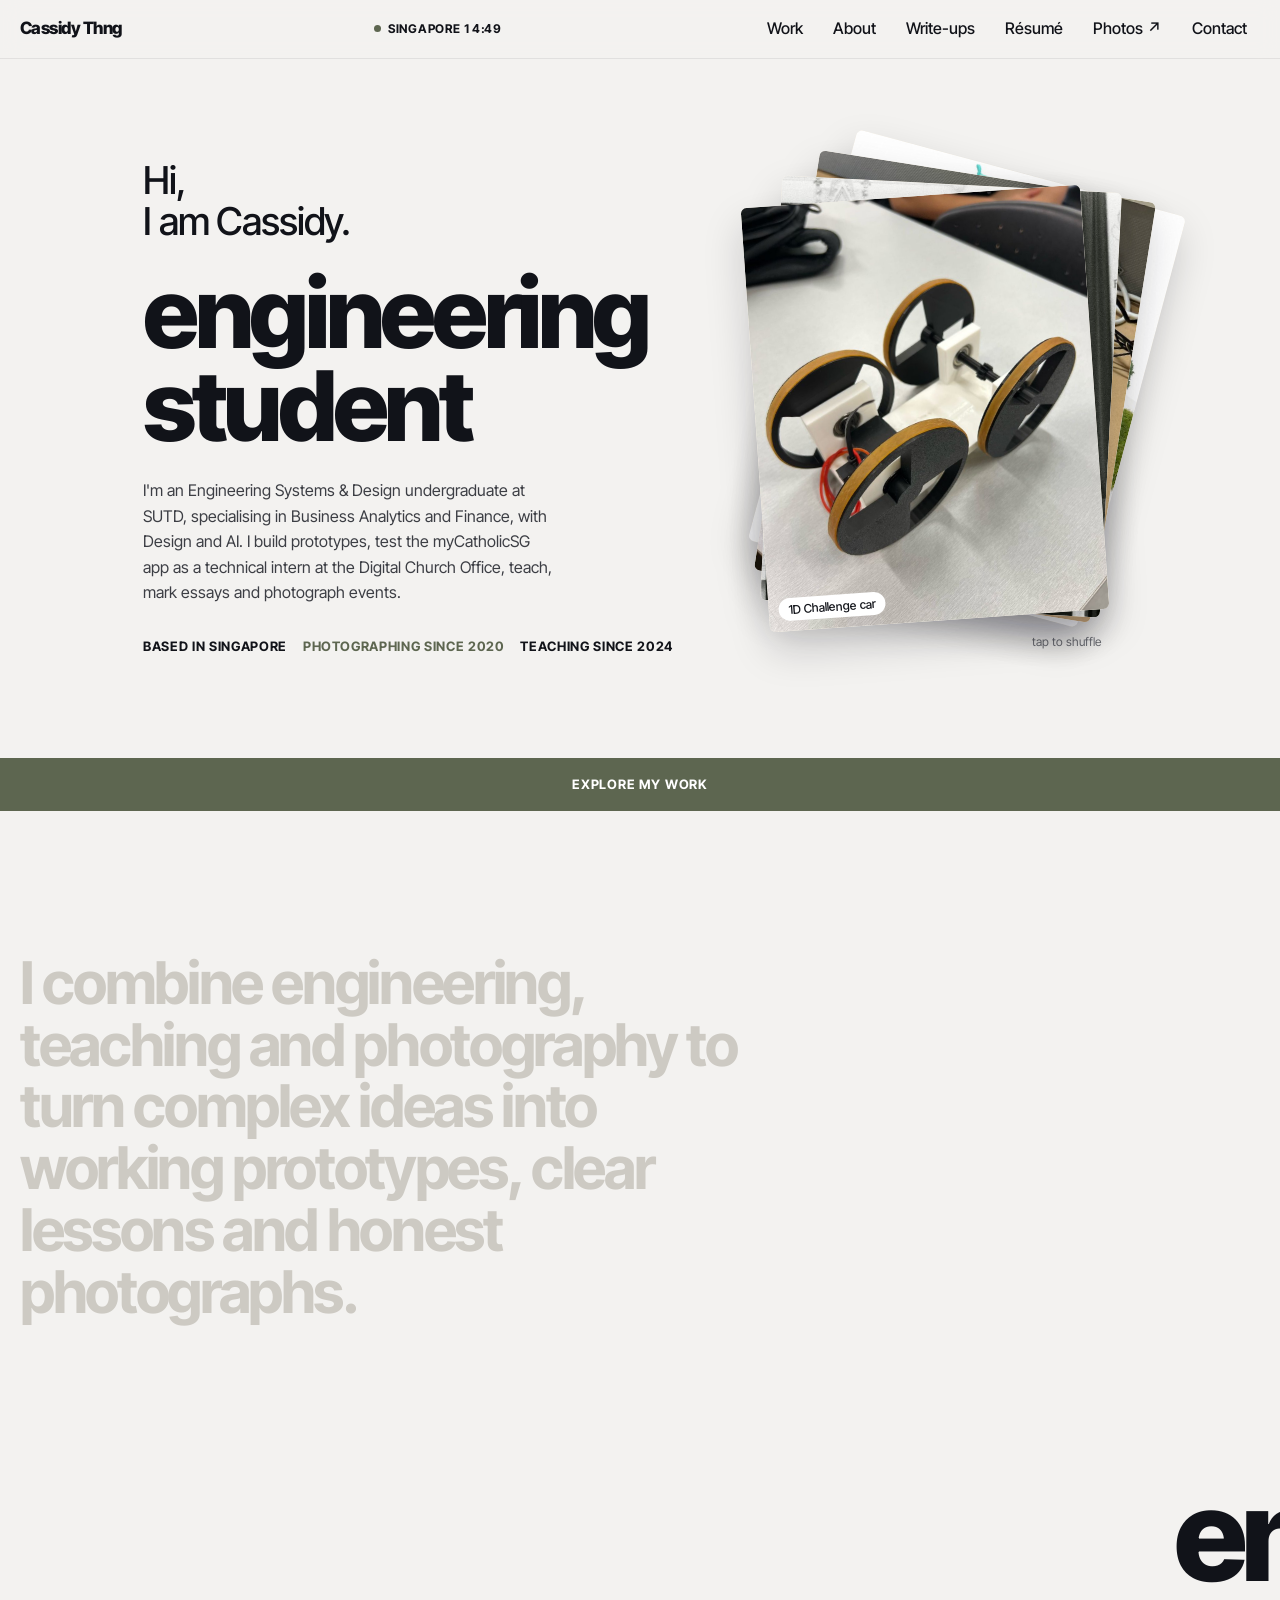
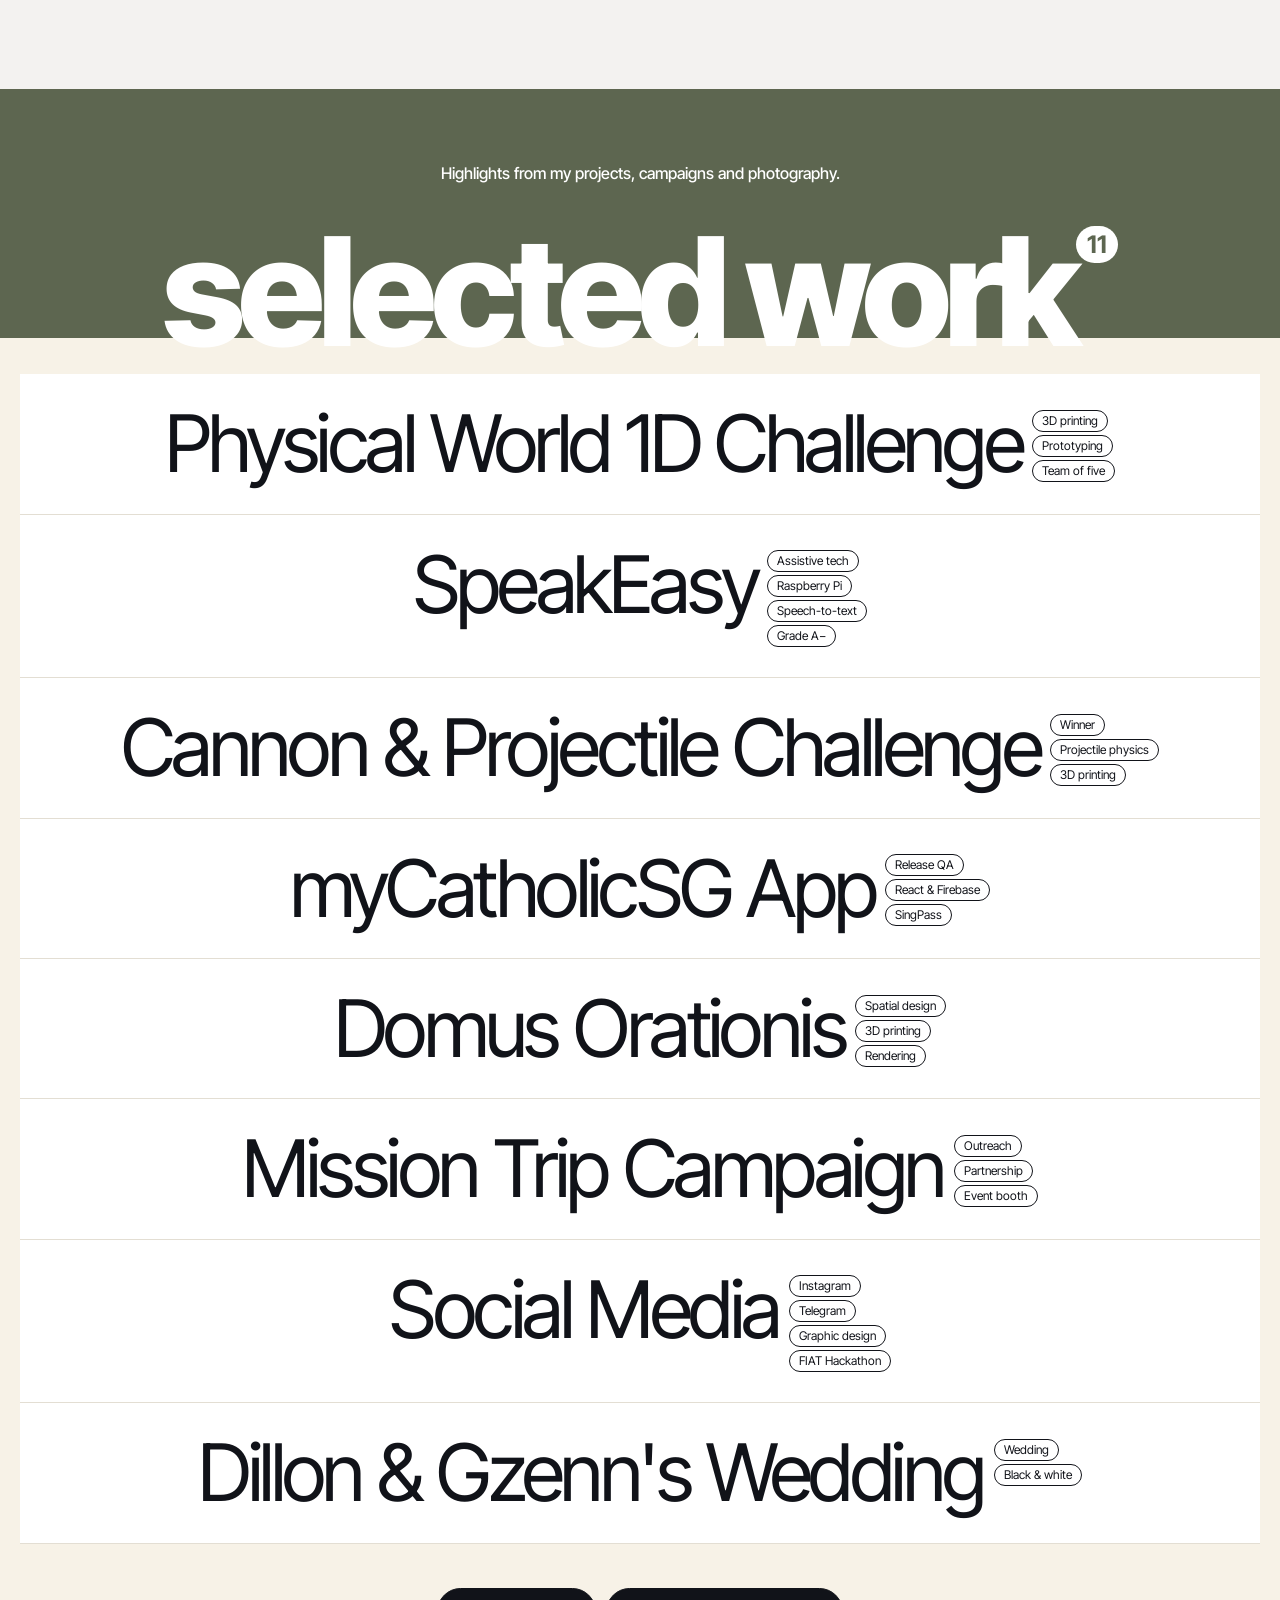
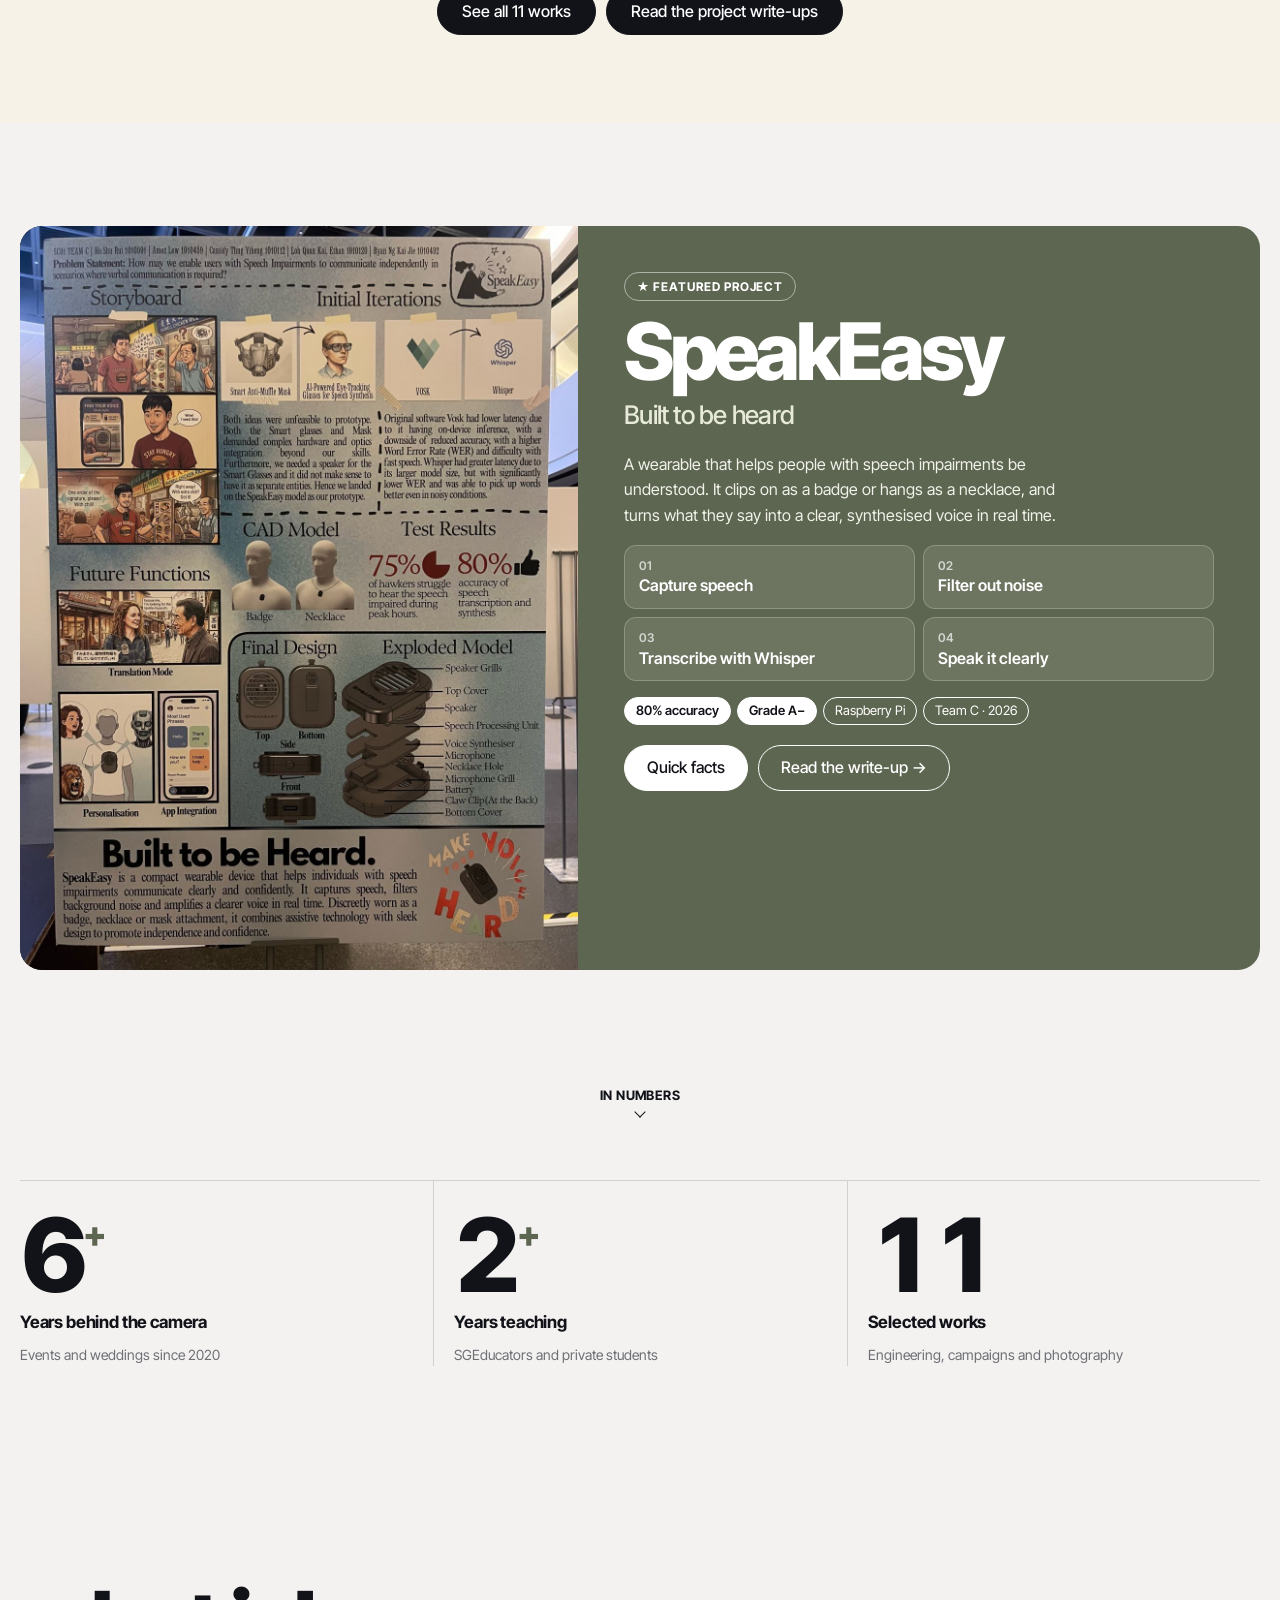
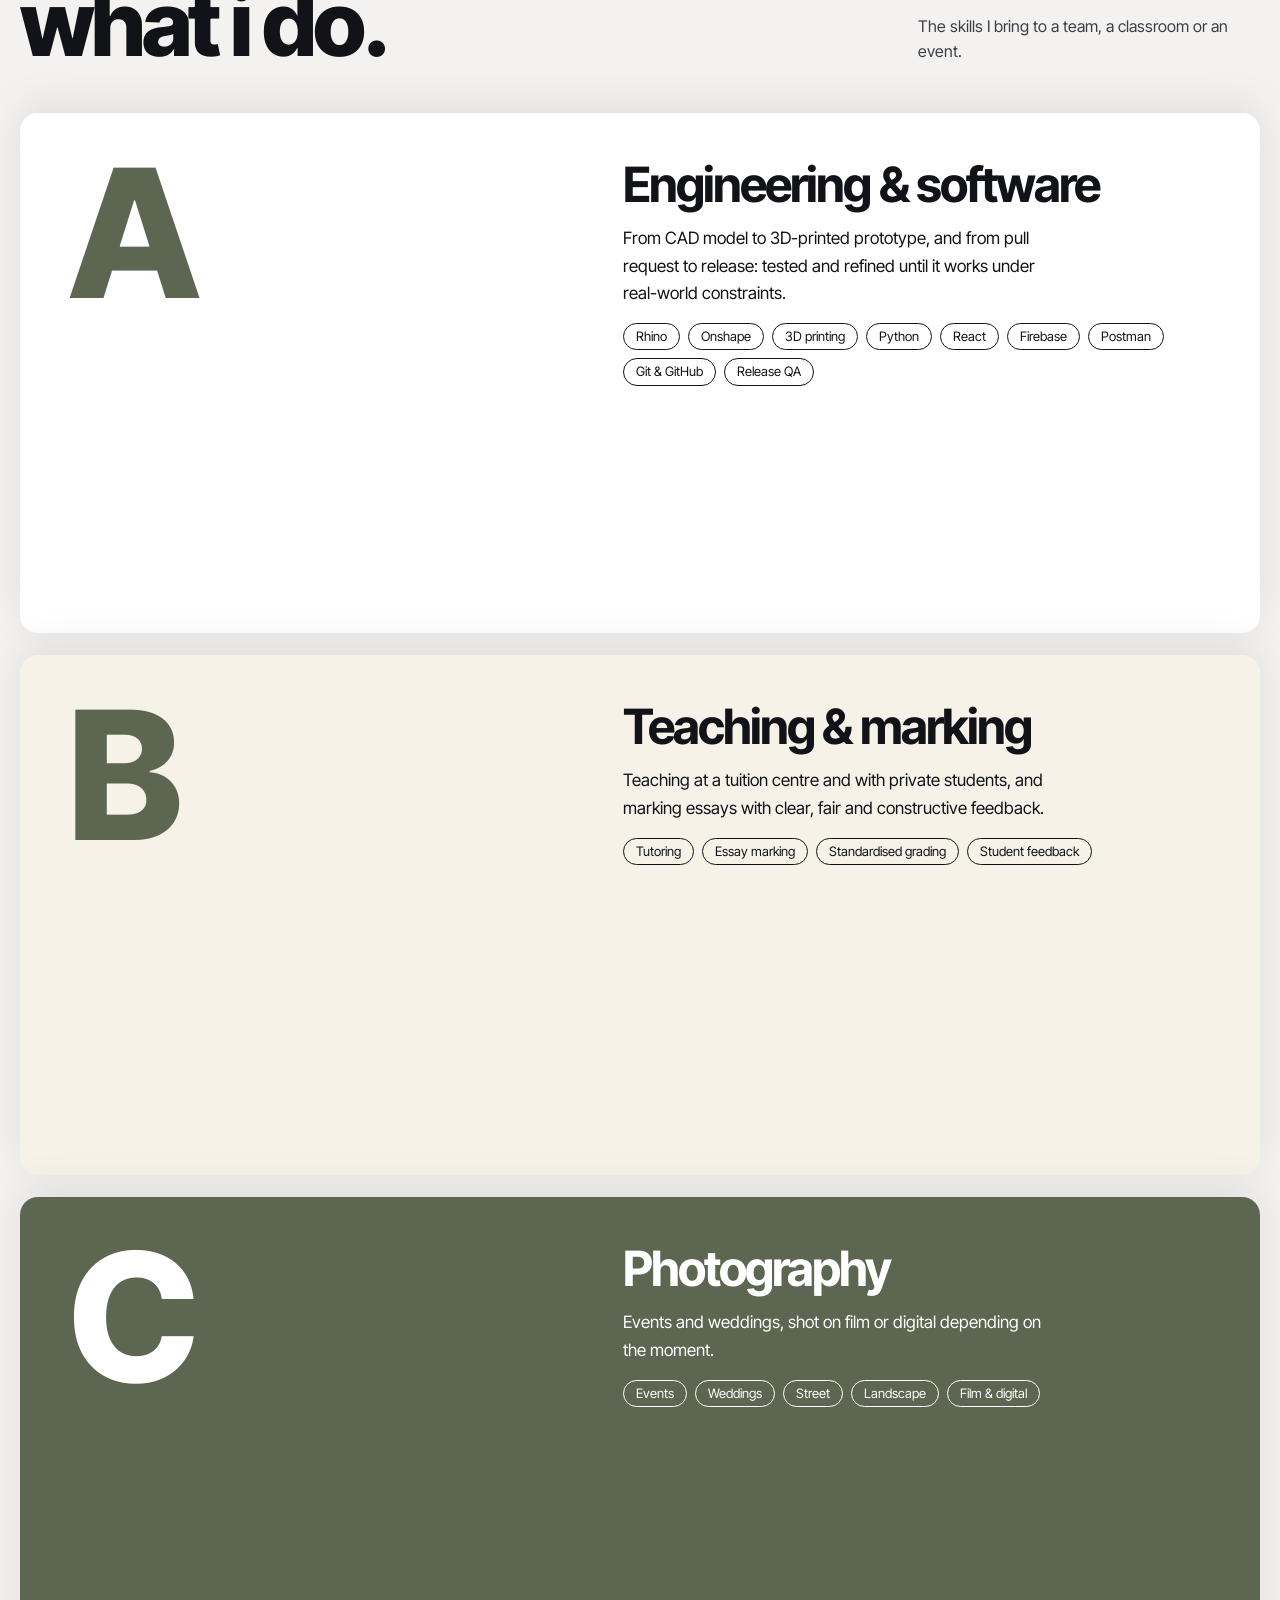
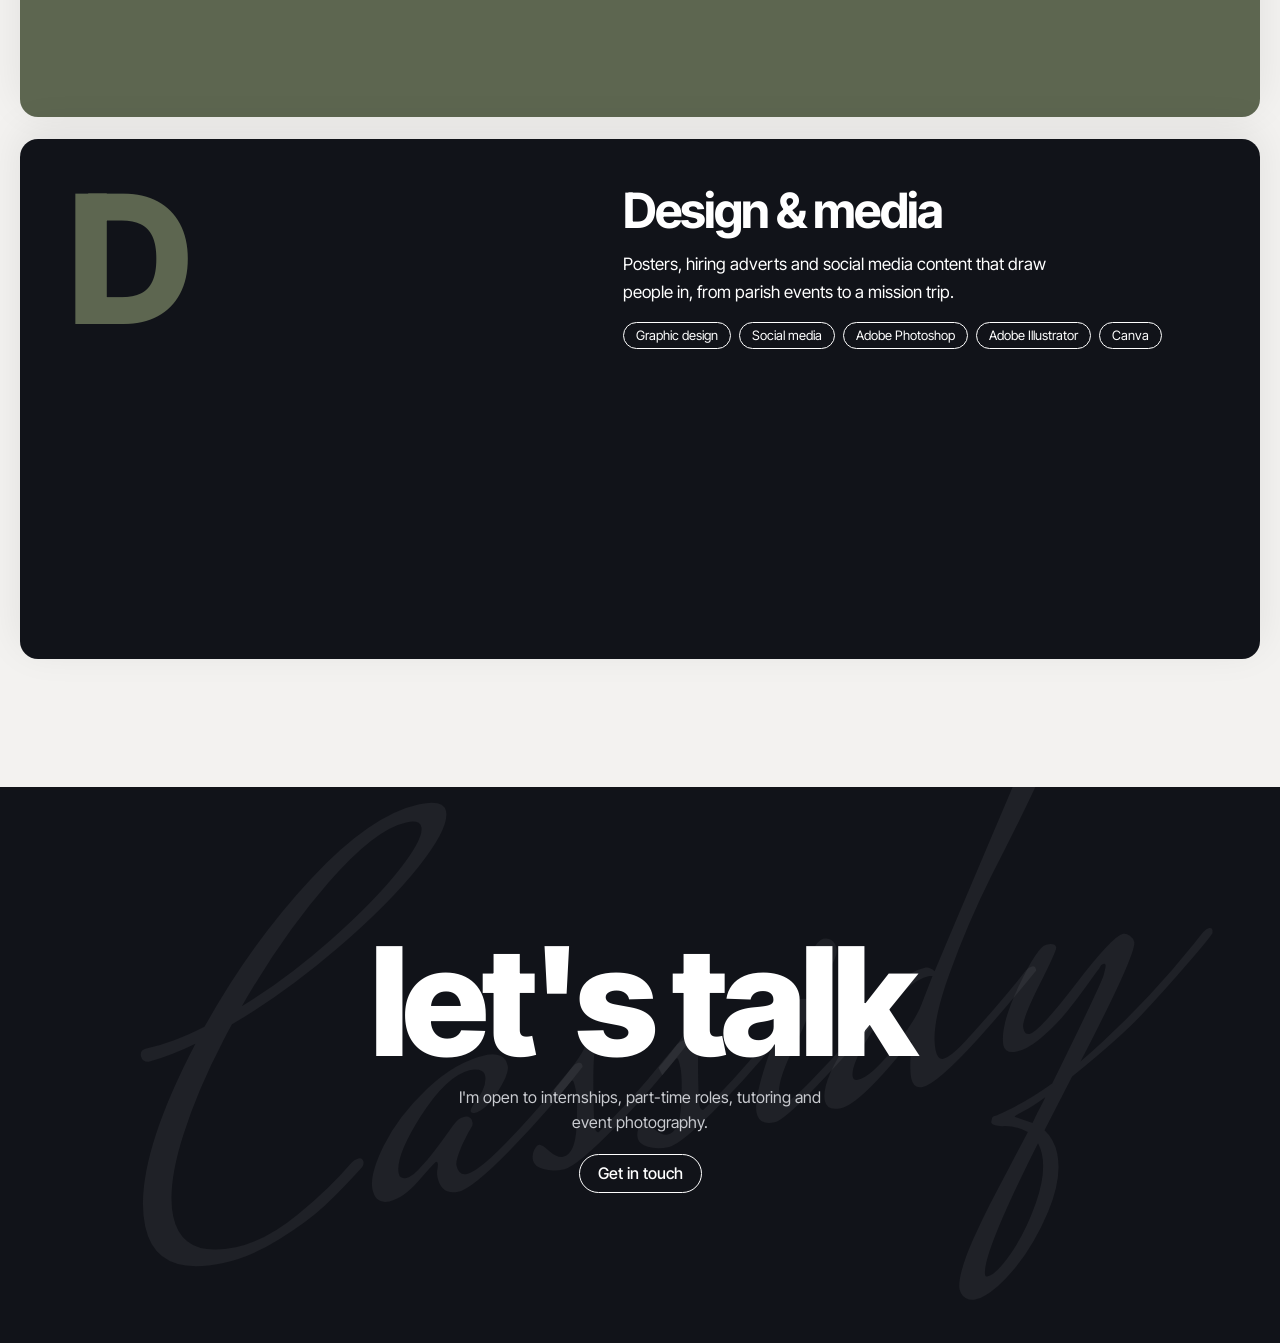
==== commit 07f89a3e: "Link DCO's FIAT recap reel on Instagram and Facebook Co-Authored-By: Claude Opus 5.5 <noreply@anthro" ====
--- a/index.html
+++ b/index.html
@@ -532,7 +532,7 @@
     <nav aria-label="Sections" id="site-nav">
       <a href="#work" data-page="work">Work</a>
       <a href="#about" data-page="about">About</a>
-      <a href="journey/projects.html">Write-ups</a>
+      <a href="journey/projects.html?v=6">Write-ups</a>
       <a href="resume/Cassidy-Thng-Resume.pdf">Résumé</a>
       <a href="https://cassidythng.me/Cassidy-Portfolio/">Photos ↗</a>
       <a href="#contact" data-page="contact">Contact</a>
@@ -591,7 +591,7 @@
     <div class="work-list">
       <div class="wrap">
         <ul id="featured"></ul>
-        <p class="see-all"><a class="btn-pill" href="#work" id="see-all">See all work</a><a class="btn-pill" href="journey/projects.html">Read the project write-ups</a></p>
+        <p class="see-all"><a class="btn-pill" href="#work" id="see-all">See all work</a><a class="btn-pill" href="journey/projects.html?v=6">Read the project write-ups</a></p>
       </div>
     </div>
   </section>
@@ -613,7 +613,7 @@
             <li>Speak it clearly</li>
           </ol>
           <div class="spot-pills"><span class="pill solid">80% accuracy</span><span class="pill solid">Grade A−</span><span class="pill">Raspberry Pi</span><span class="pill">Team C · 2026</span></div>
-          <div class="spot-cta"><button class="btn-pill solid" type="button" data-work="SpeakEasy" aria-haspopup="dialog">Quick facts</button><a class="btn-pill" href="journey/projects.html#speakeasy">Read the write-up →</a></div>
+          <div class="spot-cta"><button class="btn-pill solid" type="button" data-work="SpeakEasy" aria-haspopup="dialog">Quick facts</button><a class="btn-pill" href="journey/projects.html?v=6#speakeasy">Read the write-up →</a></div>
         </div>
       </div>
     </div>
@@ -737,7 +737,7 @@
             <p>I enjoy mechanical problem-solving, rapid prototyping and systems optimisation. I like turning complex ideas into reliable physical prototypes through 3D printing, computational modelling in Rhino and Onshape, and rigorous testing. I use Python for data processing and technical analysis, and at the Digital Church Office I test the myCatholicSG parish app (React, Firebase and Node.js) before each release, including its SingPass integration.</p>
             <p>Outside university, I teach at SGEducators Tuition Centre, mark essays at Writers' Guild Learning Centre and photograph events, which I've done since 2020. On campus I'm House Secretary of Mythos, Publicity Lead for IEEE and Tech Lead for IES.</p>
             <p>I work iteratively, pay close attention to detail and collaborate well.</p>
-            <p><a href="resume/Cassidy-Thng-Resume.pdf">Download my one-page résumé (PDF) ↓</a> · <a href="journey/projects.html">Read the project write-ups →</a></p>
+            <p><a href="resume/Cassidy-Thng-Resume.pdf">Download my one-page résumé (PDF) ↓</a> · <a href="journey/projects.html?v=6">Read the project write-ups →</a></p>
           </div>
         </div>
       </div>
@@ -756,7 +756,7 @@
               <li><b>GovTech:</b> helped prepare SingPass and Myinfo approval submissions for 20 data fields.</li>
               <li><b>FIAT: Catholic Hackathon 2026:</b> organised a weekend hackathon of 80 participants, 16 teams and 12 mentors.</li>
             </ul>
-            <div class="rel"><button type="button" data-work="myCatholicSG App" aria-haspopup="dialog">myCatholicSG App</button><button type="button" data-work="Social Media" aria-haspopup="dialog">FIAT hackathon</button><a href="journey/projects.html#dco">Read the write-up →</a></div></article>
+            <div class="rel"><button type="button" data-work="myCatholicSG App" aria-haspopup="dialog">myCatholicSG App</button><button type="button" data-work="Social Media" aria-haspopup="dialog">FIAT hackathon</button><a href="journey/projects.html?v=6#dco">Read the write-up →</a></div></article>
           <article class="entry"><div class="entry-top"><span class="mono cream" aria-hidden="true">WG</span><p class="ctx">Jun 2026 – present · Remote <span class="now">NOW</span></p></div><h3>Essay Marker</h3><p class="org">Writers' Guild Learning Centre</p>
             <ul class="facts"><li>Grade about <b>110 essays a month</b> against set criteria, with actionable feedback.</li></ul>
             <div class="pills"><span class="pill">Essay marking</span><span class="pill">Student feedback</span></div></article>
@@ -784,14 +784,14 @@
           <article class="lead"><img src="journey/media/mythos-reveal.jpg" alt="The Mythos house reveal at Orientation" width="1050" height="1400" loading="lazy"><div><p class="ctx">SUTD Residential College</p><h3>House Secretary</h3><p class="org">Mythos</p><p class="d">Meetings, minutes and the admin behind Orientation and the Makers Market.</p></div></article>
           <article class="lead"><img src="journey/media/ie-td2.jpg" alt="Inside an Electronics Teardown session" width="1050" height="1400" loading="lazy"><div><p class="ctx">SUTD student branch</p><h3>Publicity Lead</h3><p class="org">IEEE</p><p class="d">Publicity for events like the Electronics Teardown, plus keychains I printed for the rail test centre visit.</p></div></article>
           <article class="lead"><span class="mono" aria-hidden="true">IES</span><div><p class="ctx">SUTD student chapter</p><h3>Tech Lead</h3><p class="org">Institution of Engineers, Singapore</p><p class="d">I look after the technical side, so our events run smoothly.</p></div></article>
-          <article class="lead"><img src="work-fiat-poster.jpg" alt="FIAT: Catholic Hackathon 2026 poster" width="720" height="1280" loading="lazy" style="object-position:center 58%"><div><p class="ctx">Oct 2026 · Singapore</p><h3>Organiser</h3><p class="org">FIAT: Catholic Hackathon 2026</p><p class="d">80 participants, 16 teams and 12 mentors over one weekend.</p></div></article>
+          <article class="lead"><img src="work-fiat-poster.jpg" alt="FIAT: Catholic Hackathon 2026 poster" width="720" height="1280" loading="lazy" style="object-position:center 58%"><div><p class="ctx">Oct 2026 · Singapore</p><h3>Organiser</h3><p class="org">FIAT: Catholic Hackathon 2026</p><p class="d">80 participants, 16 teams and 12 mentors over one weekend. <a href="https://fiat.mycatholic.sg/" target="_blank" rel="noopener">fiat.mycatholic.sg ↗</a></p></div></article>
         </div>
         <p class="sub-label">Sport</p>
         <div class="sport-grid">
           <figure class="sport"><div class="ph"><img src="journey/media/ar-win.jpg" alt="The archery team holding their medals" width="960" height="1280" loading="lazy" style="object-position:center 30%"><span class="badge">★ 1st place</span></div><figcaption><b>Archery</b><span>How I switch off. This year, our team took first place.</span></figcaption></figure>
           <figure class="sport"><div class="ph"><img src="journey/media/tc-shot.jpg" alt="A tchoukball shot off the frame" width="1400" height="932" loading="lazy"><span class="badge">★ Champions</span></div><figcaption><b>Tchoukball</b><span>SUTD intra-school competition, Nov 2025.</span></figcaption></figure>
         </div>
-        <p class="see-all"><a class="btn-pill" href="journey/projects.html#campus">Read the Fifth Row write-up →</a></p>
+        <p class="see-all"><a class="btn-pill" href="journey/projects.html?v=6#campus">Read the Fifth Row write-up →</a></p>
       </div>
     </div>
 
@@ -1026,8 +1026,8 @@
      body:'<p>Social media and design work for Catholic communities, from day-to-day content to event posters and hiring adverts.</p>' +
        '<ul><li><strong>Fraternitas:</strong> grew the fraternity’s online presence by curating and managing content on Instagram and Telegram, and designed posters that boosted outreach and sign-ups.</li>' +
        '<li><strong>Digital Church Office (DCO):</strong> supporting social media work as a technical intern since September 2026.</li>' +
-       '<li><strong>FIAT Catholic Hackathon 2026:</strong> organised FIAT, a three-day hackathon run by the Digital Church Office and supported by the GIFT Catholic Foundation, from 9 to 11 October 2026. 80 participants in 16 teams, with 12 mentors, took on real problems from four Church organisations, framed by worship, adoration and prayer, before pitching to the people who wrote the briefs.</li></ul>' +
-       '<figure class="reel"><video src="work-fiat-reel.mp4" poster="work-fiat-poster.jpg" controls playsinline preload="none" width="720" height="1280"></video><figcaption>FIAT recap reel · <a href="https://www.instagram.com/reel/De1UQA1TQu3/" target="_blank" rel="noopener">Watch on Instagram ↗</a></figcaption></figure>' +
+       '<li><strong>FIAT Catholic Hackathon 2026:</strong> organised FIAT, a three-day hackathon run by the Digital Church Office and supported by the GIFT Catholic Foundation, from 9 to 11 October 2026. 80 participants in 16 teams, with 12 mentors, took on real problems from four Church organisations, framed by worship, adoration and prayer, before pitching to the people who wrote the briefs. <a href="https://fiat.mycatholic.sg/" target="_blank" rel="noopener">Hackathon website ↗</a></li></ul>' +
+       '<figure class="reel"><video src="work-fiat-reel.mp4" poster="work-fiat-poster.jpg" controls playsinline preload="none" width="720" height="1280"></video><figcaption>FIAT recap reel by DCO · <a href="https://www.instagram.com/p/De1UQA1TQu3/" target="_blank" rel="noopener">Instagram ↗</a> · <a href="https://www.facebook.com/share/r/1A9sW3jXjD/" target="_blank" rel="noopener">Facebook ↗</a></figcaption></figure>' +
        '<p><strong>Selected posters</strong></p>' +
        '<ul><li><strong>Chill Out with the Friars:</strong> a poster series for vocation evenings for men aged 18 to 35. Each event pairs a cover poster with a profile slide telling a friar’s story, from Friar Robin Toha, OFM in July to Friar Derrick Yap, OFM in September.</li>' +
        '<li><strong>We’re Hiring Interns:</strong> a collage-style recruitment poster calling for young adults with skills in Canva, WordPress and social media.</li></ul>',
@@ -1099,7 +1099,7 @@
         '<div class="sheet-side"><p class="sheet-k">' + (m.date || w.when) + ' · ' + w.ctx + '</p><h2 id="sheet-title">' + w.name + '</h2>' + (m.tag ? '<p class="sheet-tag">' + m.tag + '</p>' : '') +
           (facts ? '<dl class="facts-t">' + facts + '</dl>' : '') +
           '<div class="sheet-pills">' + w.tags.map(function(t){ return '<span class="pill">' + t + '</span>'; }).join('') + '</div></div>' +
-        '<div class="body">' + w.body + (w.more ? '<p class="more-link"><a href="journey/projects.html#' + w.more + '">Read the full write-up →</a></p>' : '') + '</div>' +
+        '<div class="body">' + w.body + (w.more ? '<p class="more-link"><a href="journey/projects.html?v=6#' + w.more + '">Read the full write-up →</a></p>' : '') + '</div>' +
         (w.extra ? '<div class="extra">' + w.extra + '</div>' : '') +
       '</div>';
     lastFocus = from || null;
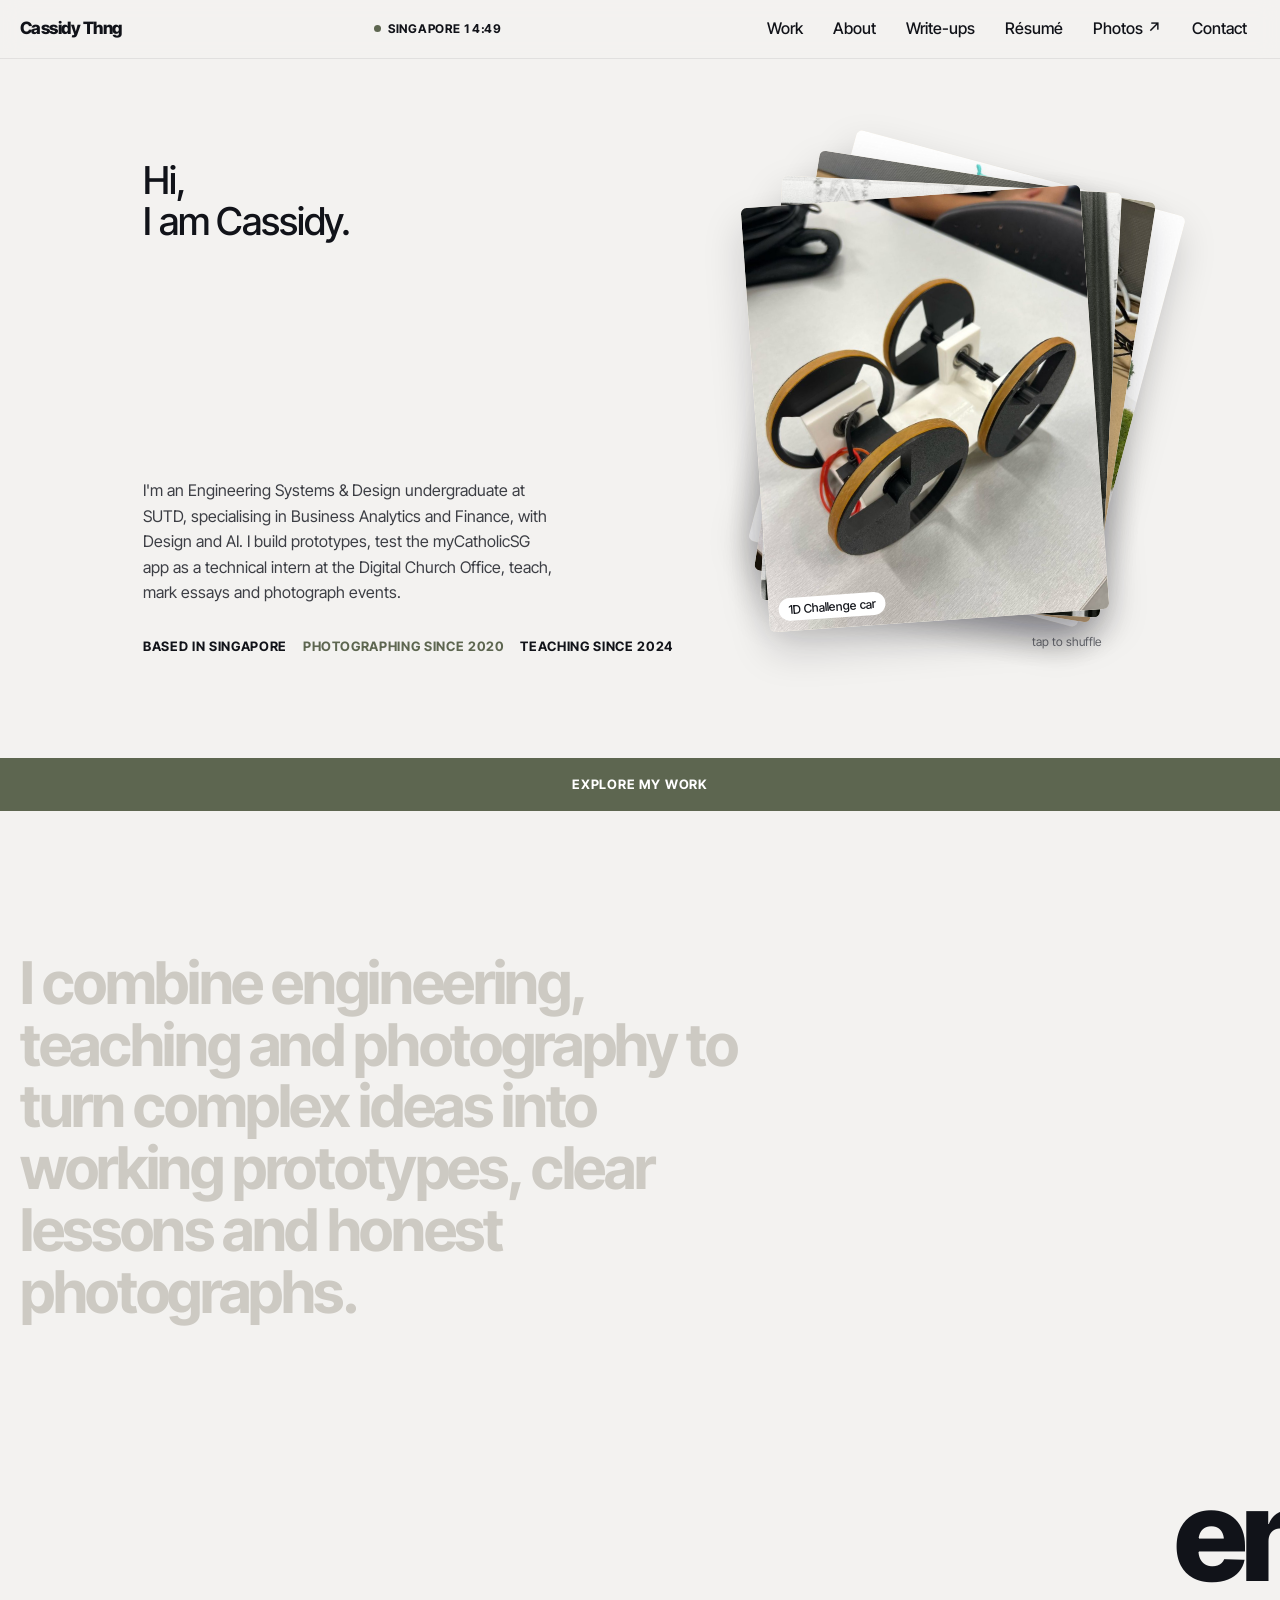
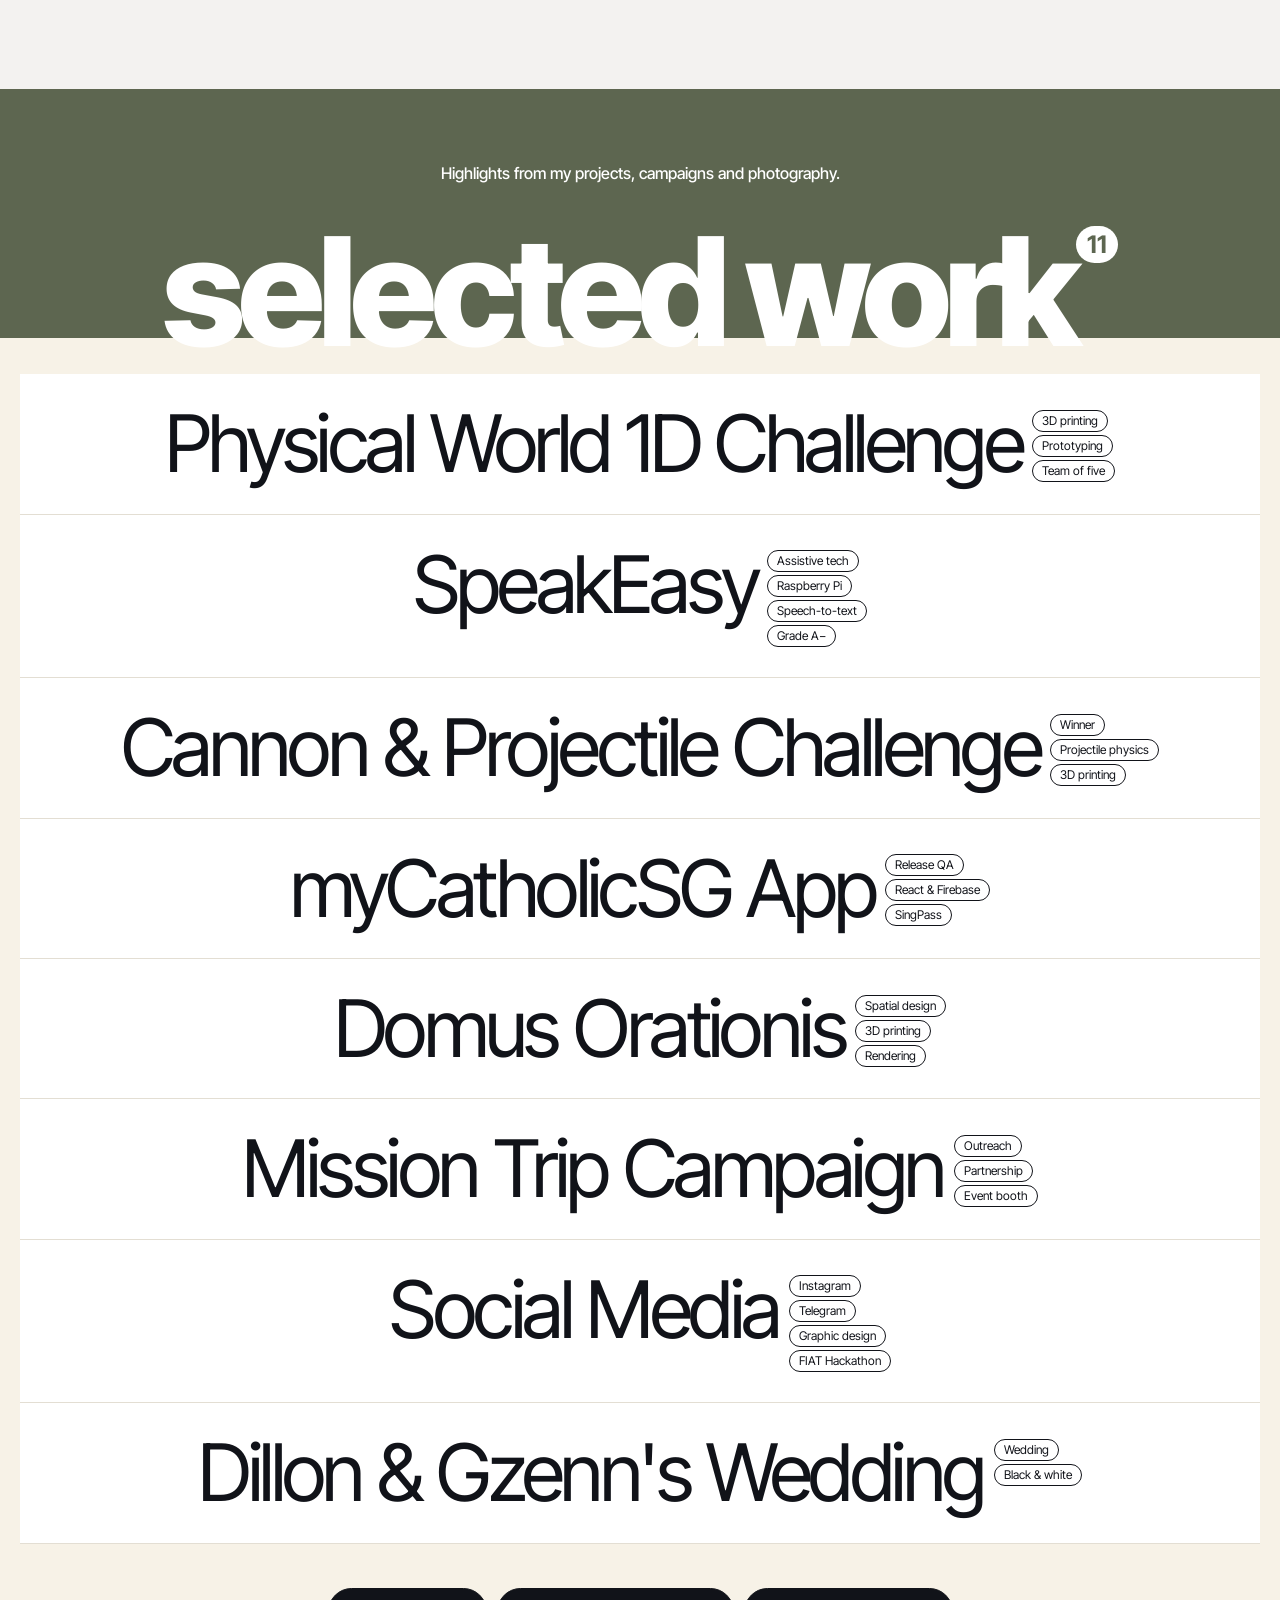
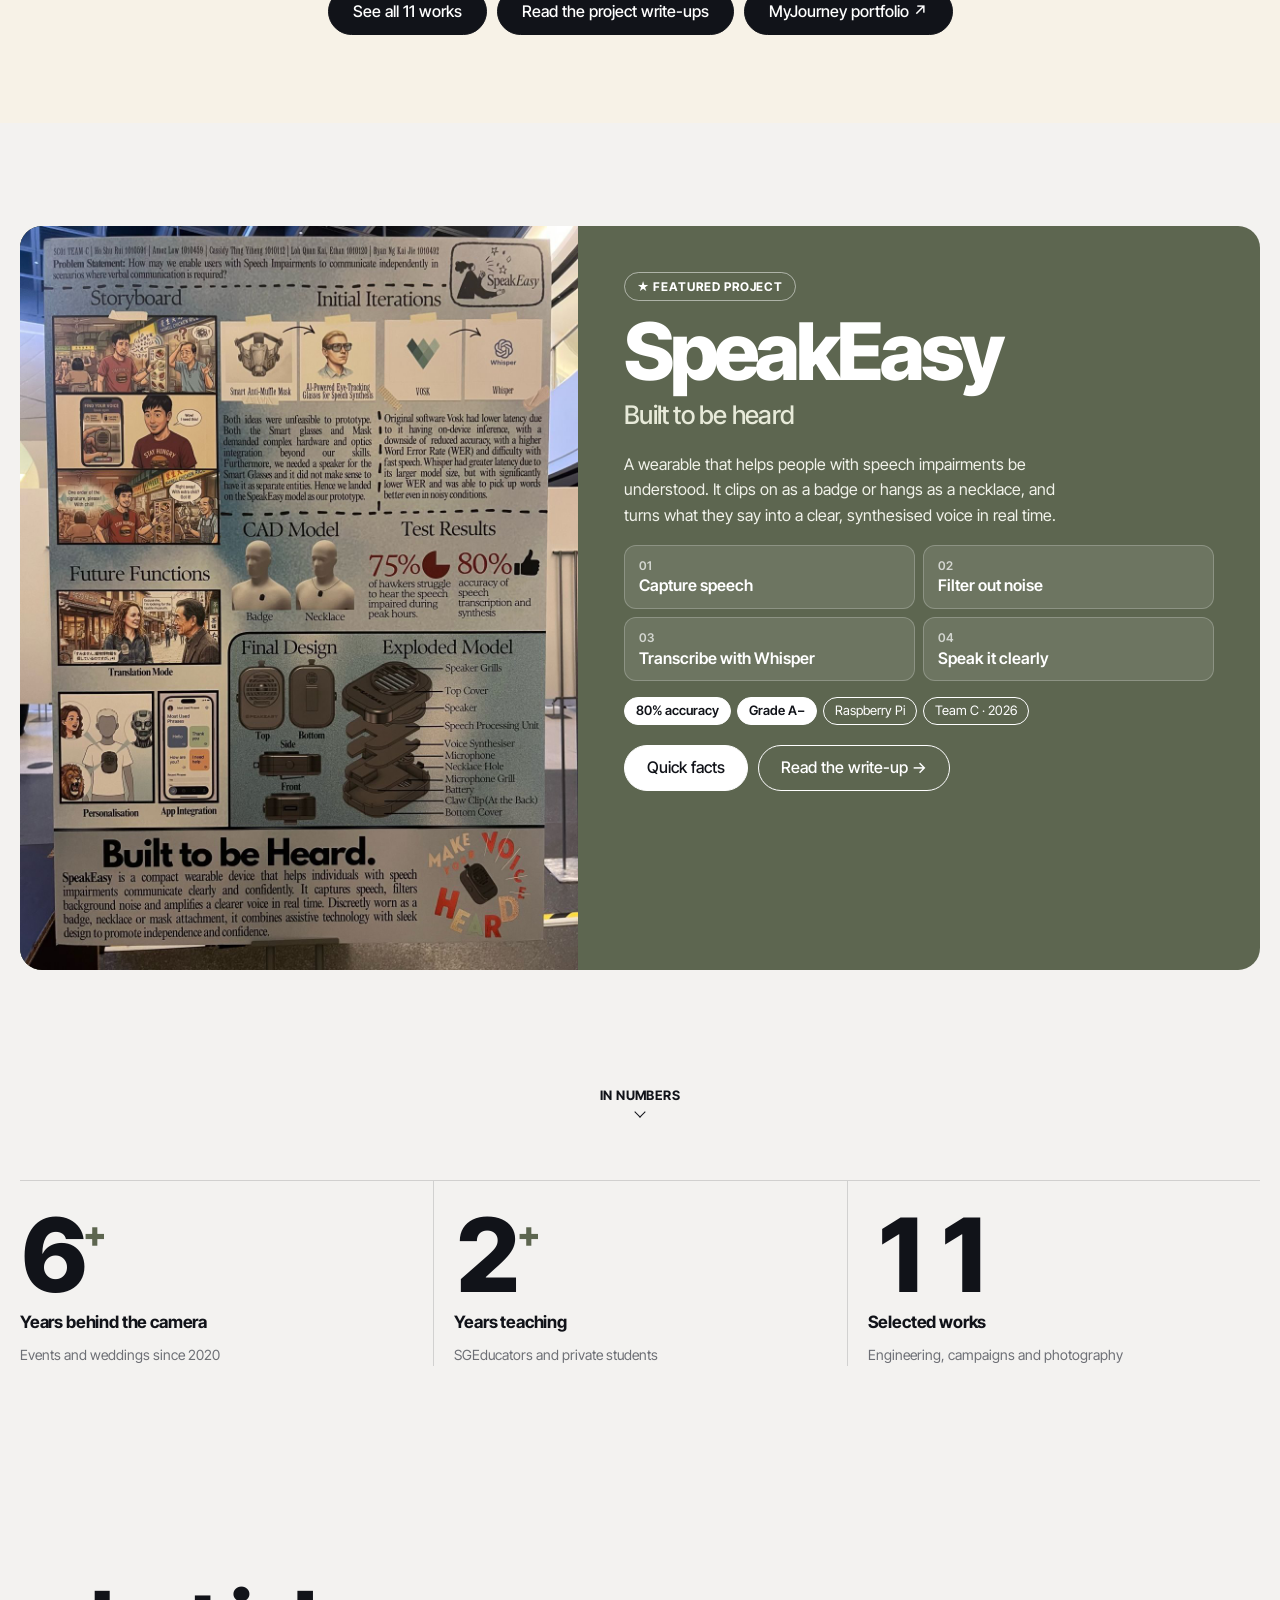
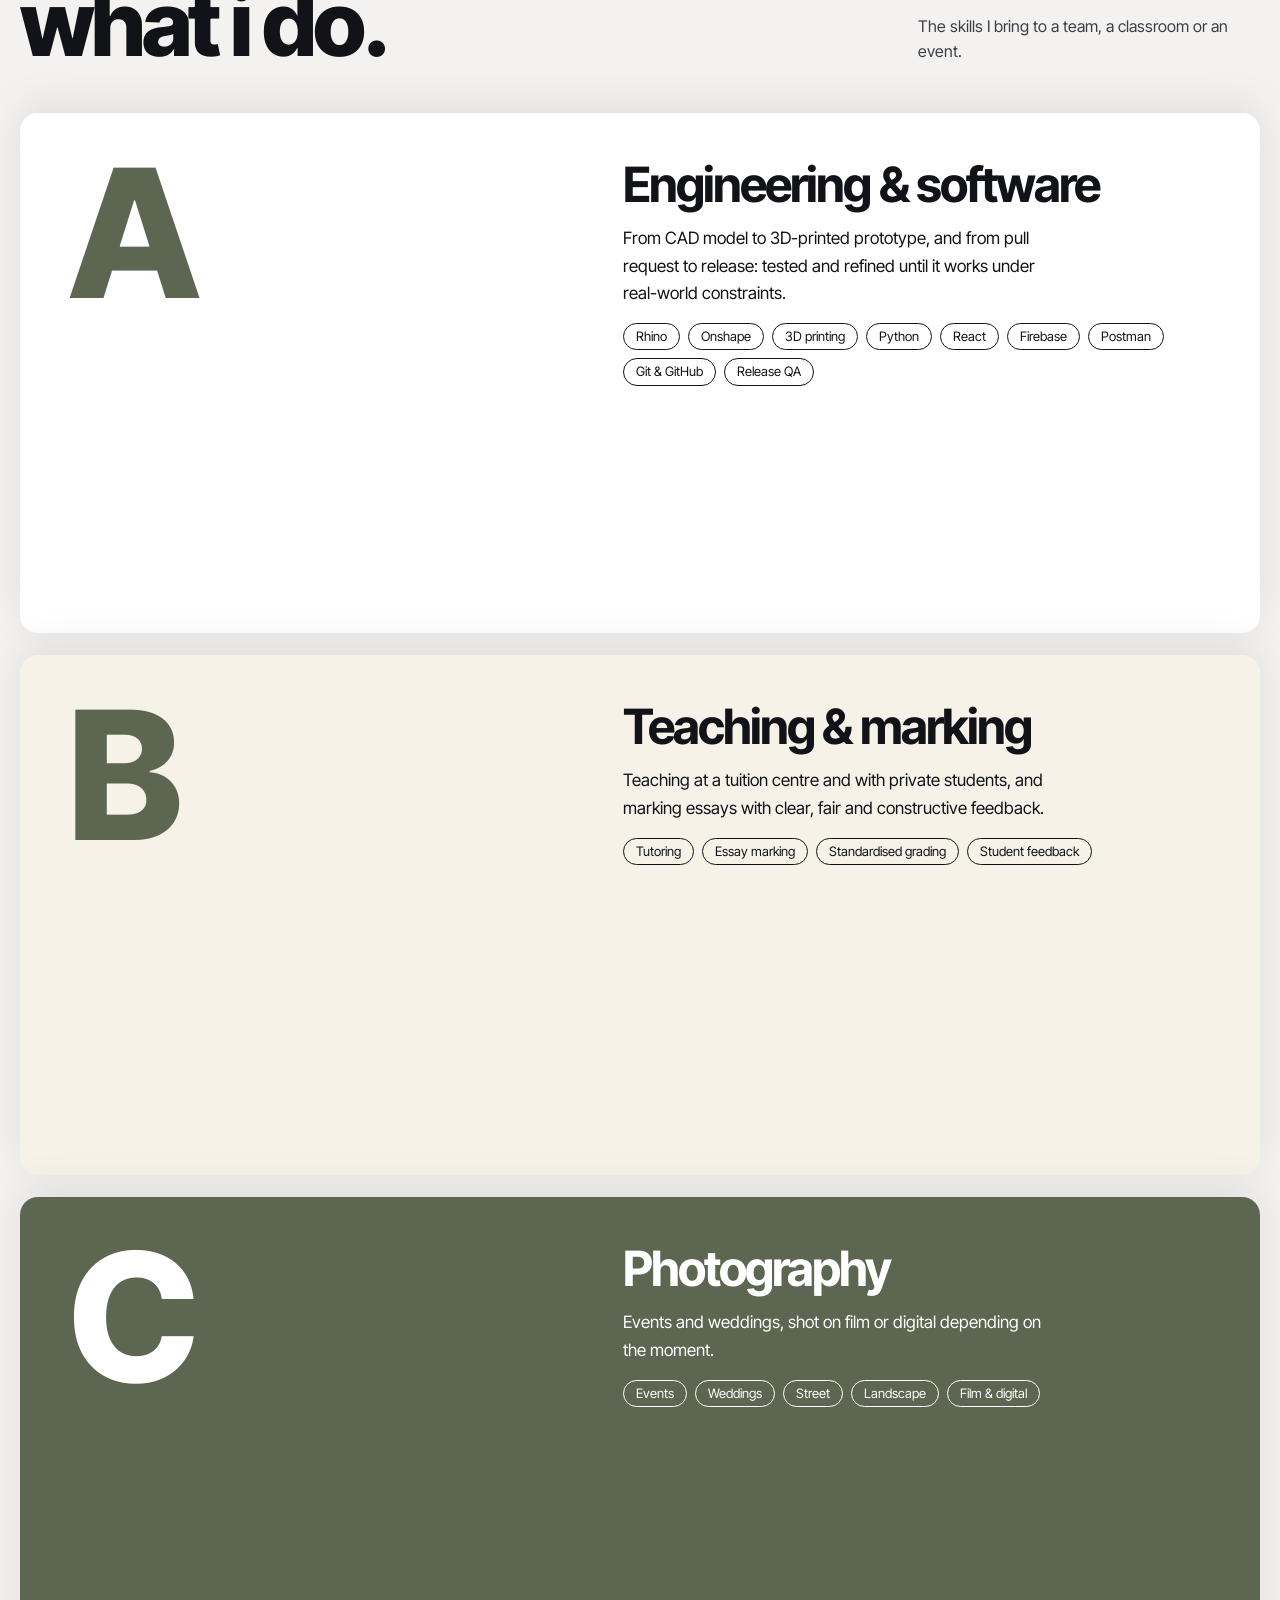
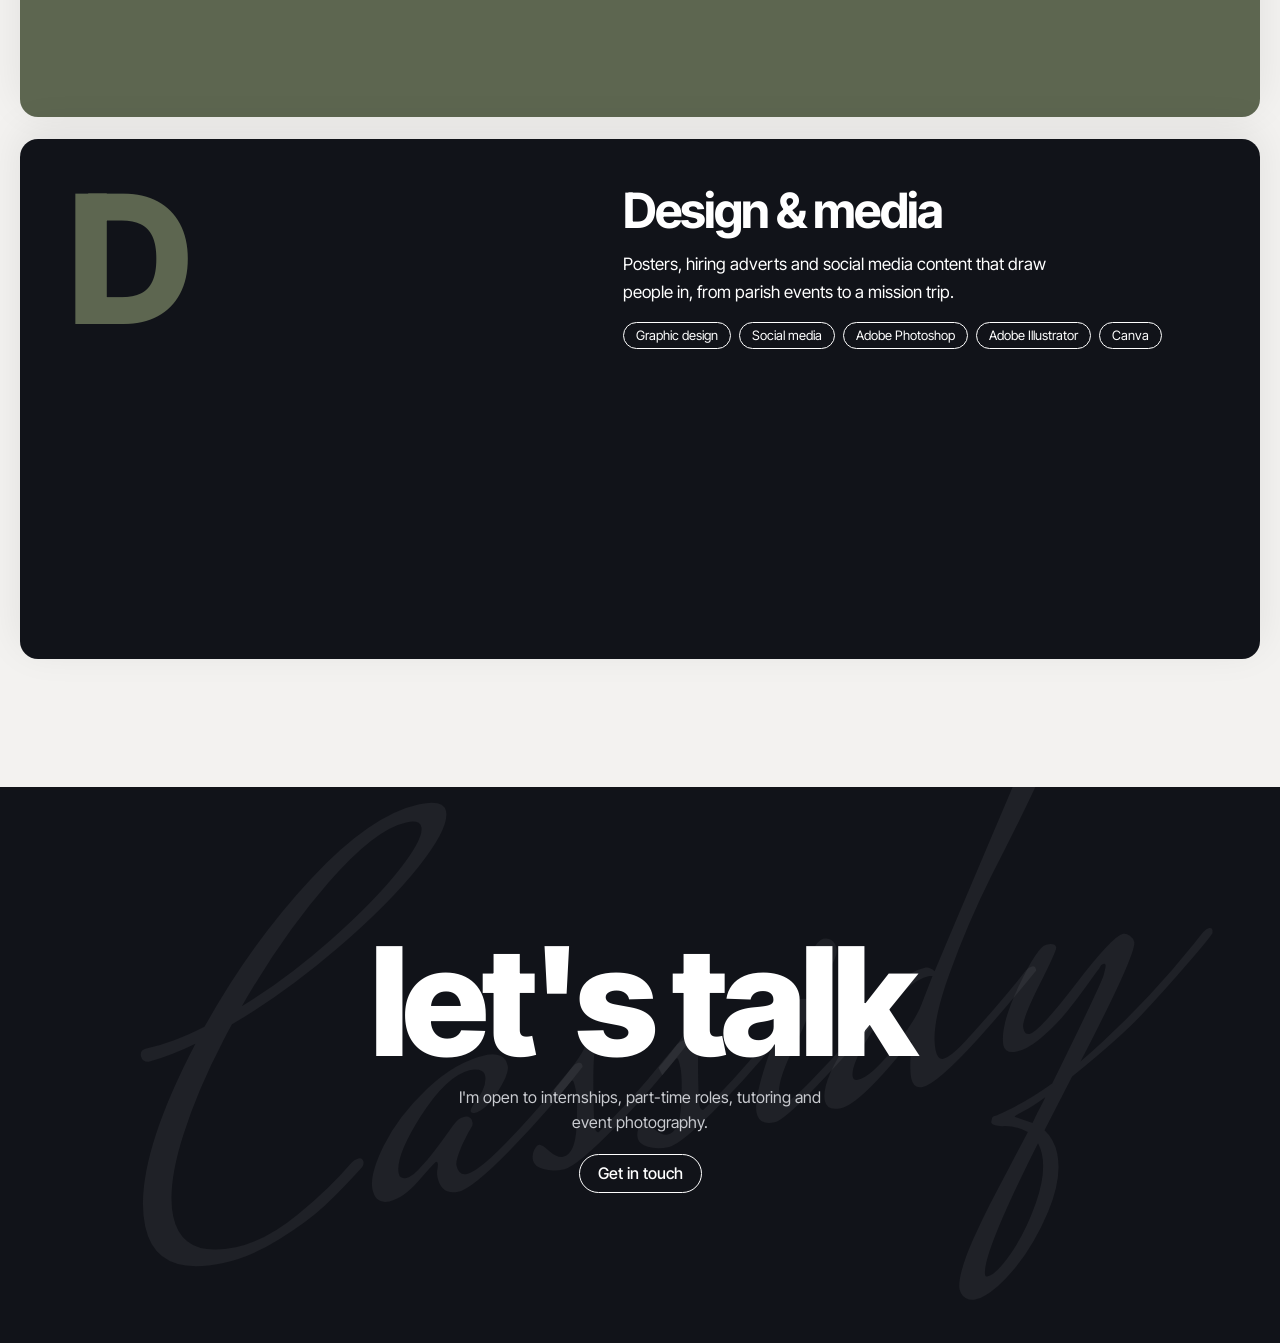
==== commit 4ddeb3d7: "Link the MyJourney portfolio and each write-up's chapter, add the tchoukball team photo Co-Authored-" ====
--- a/index.html
+++ b/index.html
@@ -532,7 +532,7 @@
     <nav aria-label="Sections" id="site-nav">
       <a href="#work" data-page="work">Work</a>
       <a href="#about" data-page="about">About</a>
-      <a href="journey/projects.html?v=6">Write-ups</a>
+      <a href="journey/projects.html?v=7">Write-ups</a>
       <a href="resume/Cassidy-Thng-Resume.pdf">Résumé</a>
       <a href="https://cassidythng.me/Cassidy-Portfolio/">Photos ↗</a>
       <a href="#contact" data-page="contact">Contact</a>
@@ -591,7 +591,7 @@
     <div class="work-list">
       <div class="wrap">
         <ul id="featured"></ul>
-        <p class="see-all"><a class="btn-pill" href="#work" id="see-all">See all work</a><a class="btn-pill" href="journey/projects.html?v=6">Read the project write-ups</a></p>
+        <p class="see-all"><a class="btn-pill" href="#work" id="see-all">See all work</a><a class="btn-pill" href="journey/projects.html?v=7">Read the project write-ups</a><a class="btn-pill" href="https://myjourney.sutd.edu.sg/s/uzbcEj3ED32Ehsb2aplgO/" target="_blank" rel="noopener">MyJourney portfolio ↗</a></p>
       </div>
     </div>
   </section>
@@ -613,7 +613,7 @@
             <li>Speak it clearly</li>
           </ol>
           <div class="spot-pills"><span class="pill solid">80% accuracy</span><span class="pill solid">Grade A−</span><span class="pill">Raspberry Pi</span><span class="pill">Team C · 2026</span></div>
-          <div class="spot-cta"><button class="btn-pill solid" type="button" data-work="SpeakEasy" aria-haspopup="dialog">Quick facts</button><a class="btn-pill" href="journey/projects.html?v=6#speakeasy">Read the write-up →</a></div>
+          <div class="spot-cta"><button class="btn-pill solid" type="button" data-work="SpeakEasy" aria-haspopup="dialog">Quick facts</button><a class="btn-pill" href="journey/projects.html?v=7#speakeasy">Read the write-up →</a></div>
         </div>
       </div>
     </div>
@@ -737,7 +737,7 @@
             <p>I enjoy mechanical problem-solving, rapid prototyping and systems optimisation. I like turning complex ideas into reliable physical prototypes through 3D printing, computational modelling in Rhino and Onshape, and rigorous testing. I use Python for data processing and technical analysis, and at the Digital Church Office I test the myCatholicSG parish app (React, Firebase and Node.js) before each release, including its SingPass integration.</p>
             <p>Outside university, I teach at SGEducators Tuition Centre, mark essays at Writers' Guild Learning Centre and photograph events, which I've done since 2020. On campus I'm House Secretary of Mythos, Publicity Lead for IEEE and Tech Lead for IES.</p>
             <p>I work iteratively, pay close attention to detail and collaborate well.</p>
-            <p><a href="resume/Cassidy-Thng-Resume.pdf">Download my one-page résumé (PDF) ↓</a> · <a href="journey/projects.html?v=6">Read the project write-ups →</a></p>
+            <p><a href="resume/Cassidy-Thng-Resume.pdf">Download my one-page résumé (PDF) ↓</a> · <a href="journey/projects.html?v=7">Read the project write-ups →</a> · <a href="https://myjourney.sutd.edu.sg/s/uzbcEj3ED32Ehsb2aplgO/" target="_blank" rel="noopener">See my MyJourney portfolio ↗</a></p>
           </div>
         </div>
       </div>
@@ -756,7 +756,7 @@
               <li><b>GovTech:</b> helped prepare SingPass and Myinfo approval submissions for 20 data fields.</li>
               <li><b>FIAT: Catholic Hackathon 2026:</b> organised a weekend hackathon of 80 participants, 16 teams and 12 mentors.</li>
             </ul>
-            <div class="rel"><button type="button" data-work="myCatholicSG App" aria-haspopup="dialog">myCatholicSG App</button><button type="button" data-work="Social Media" aria-haspopup="dialog">FIAT hackathon</button><a href="journey/projects.html?v=6#dco">Read the write-up →</a></div></article>
+            <div class="rel"><button type="button" data-work="myCatholicSG App" aria-haspopup="dialog">myCatholicSG App</button><button type="button" data-work="Social Media" aria-haspopup="dialog">FIAT hackathon</button><a href="journey/projects.html?v=7#dco">Read the write-up →</a></div></article>
           <article class="entry"><div class="entry-top"><span class="mono cream" aria-hidden="true">WG</span><p class="ctx">Jun 2026 – present · Remote <span class="now">NOW</span></p></div><h3>Essay Marker</h3><p class="org">Writers' Guild Learning Centre</p>
             <ul class="facts"><li>Grade about <b>110 essays a month</b> against set criteria, with actionable feedback.</li></ul>
             <div class="pills"><span class="pill">Essay marking</span><span class="pill">Student feedback</span></div></article>
@@ -791,7 +791,7 @@
           <figure class="sport"><div class="ph"><img src="journey/media/ar-win.jpg" alt="The archery team holding their medals" width="960" height="1280" loading="lazy" style="object-position:center 30%"><span class="badge">★ 1st place</span></div><figcaption><b>Archery</b><span>How I switch off. This year, our team took first place.</span></figcaption></figure>
           <figure class="sport"><div class="ph"><img src="journey/media/tc-shot.jpg" alt="A tchoukball shot off the frame" width="1400" height="932" loading="lazy"><span class="badge">★ Champions</span></div><figcaption><b>Tchoukball</b><span>SUTD intra-school competition, Nov 2025.</span></figcaption></figure>
         </div>
-        <p class="see-all"><a class="btn-pill" href="journey/projects.html?v=6#campus">Read the Fifth Row write-up →</a></p>
+        <p class="see-all"><a class="btn-pill" href="journey/projects.html?v=7#campus">Read the Fifth Row write-up →</a></p>
       </div>
     </div>
 
@@ -842,7 +842,7 @@
           </div>
         </div>
       </form>
-      <p class="socials"><a href="https://www.linkedin.com/in/cassidy-thng-0378a923a" target="_blank" rel="noopener">linkedin</a><span class="dot">.</span><wbr><a href="https://www.instagram.com/cassidy.films/" target="_blank" rel="noopener">instagram</a><span class="dot">.</span><wbr><a href="https://github.com/cassthng" target="_blank" rel="noopener">github</a><span class="dot">.</span><wbr><a href="https://cassidythng.me/Cassidy-Portfolio/" target="_blank" rel="noopener">photography</a><span class="dot">.</span><wbr><a href="resume/Cassidy-Thng-Resume.pdf">résumé</a></p>
+      <p class="socials"><a href="https://www.linkedin.com/in/cassidy-thng-0378a923a" target="_blank" rel="noopener">linkedin</a><span class="dot">.</span><wbr><a href="https://www.instagram.com/cassidy.films/" target="_blank" rel="noopener">instagram</a><span class="dot">.</span><wbr><a href="https://github.com/cassthng" target="_blank" rel="noopener">github</a><span class="dot">.</span><wbr><a href="https://cassidythng.me/Cassidy-Portfolio/" target="_blank" rel="noopener">photography</a><span class="dot">.</span><wbr><a href="https://myjourney.sutd.edu.sg/s/uzbcEj3ED32Ehsb2aplgO/" target="_blank" rel="noopener">myjourney</a><span class="dot">.</span><wbr><a href="resume/Cassidy-Thng-Resume.pdf">résumé</a></p>
       <div class="line"><a class="btn-pill" href="mailto:thngcassidy@gmail.com" id="email-text">thngcassidy@gmail.com</a><button class="copy" type="button" data-copy="thngcassidy@gmail.com" data-target="email-text" id="copy-email">copy</button></div>
       <footer><span>© 2026 Cassidy Thng</span><button type="button" class="to-top">Back to top ↑</button></footer>
     </div>
@@ -1099,7 +1099,7 @@
         '<div class="sheet-side"><p class="sheet-k">' + (m.date || w.when) + ' · ' + w.ctx + '</p><h2 id="sheet-title">' + w.name + '</h2>' + (m.tag ? '<p class="sheet-tag">' + m.tag + '</p>' : '') +
           (facts ? '<dl class="facts-t">' + facts + '</dl>' : '') +
           '<div class="sheet-pills">' + w.tags.map(function(t){ return '<span class="pill">' + t + '</span>'; }).join('') + '</div></div>' +
-        '<div class="body">' + w.body + (w.more ? '<p class="more-link"><a href="journey/projects.html?v=6#' + w.more + '">Read the full write-up →</a></p>' : '') + '</div>' +
+        '<div class="body">' + w.body + (w.more ? '<p class="more-link"><a href="journey/projects.html?v=7#' + w.more + '">Read the full write-up →</a></p>' : '') + '</div>' +
         (w.extra ? '<div class="extra">' + w.extra + '</div>' : '') +
       '</div>';
     lastFocus = from || null;
